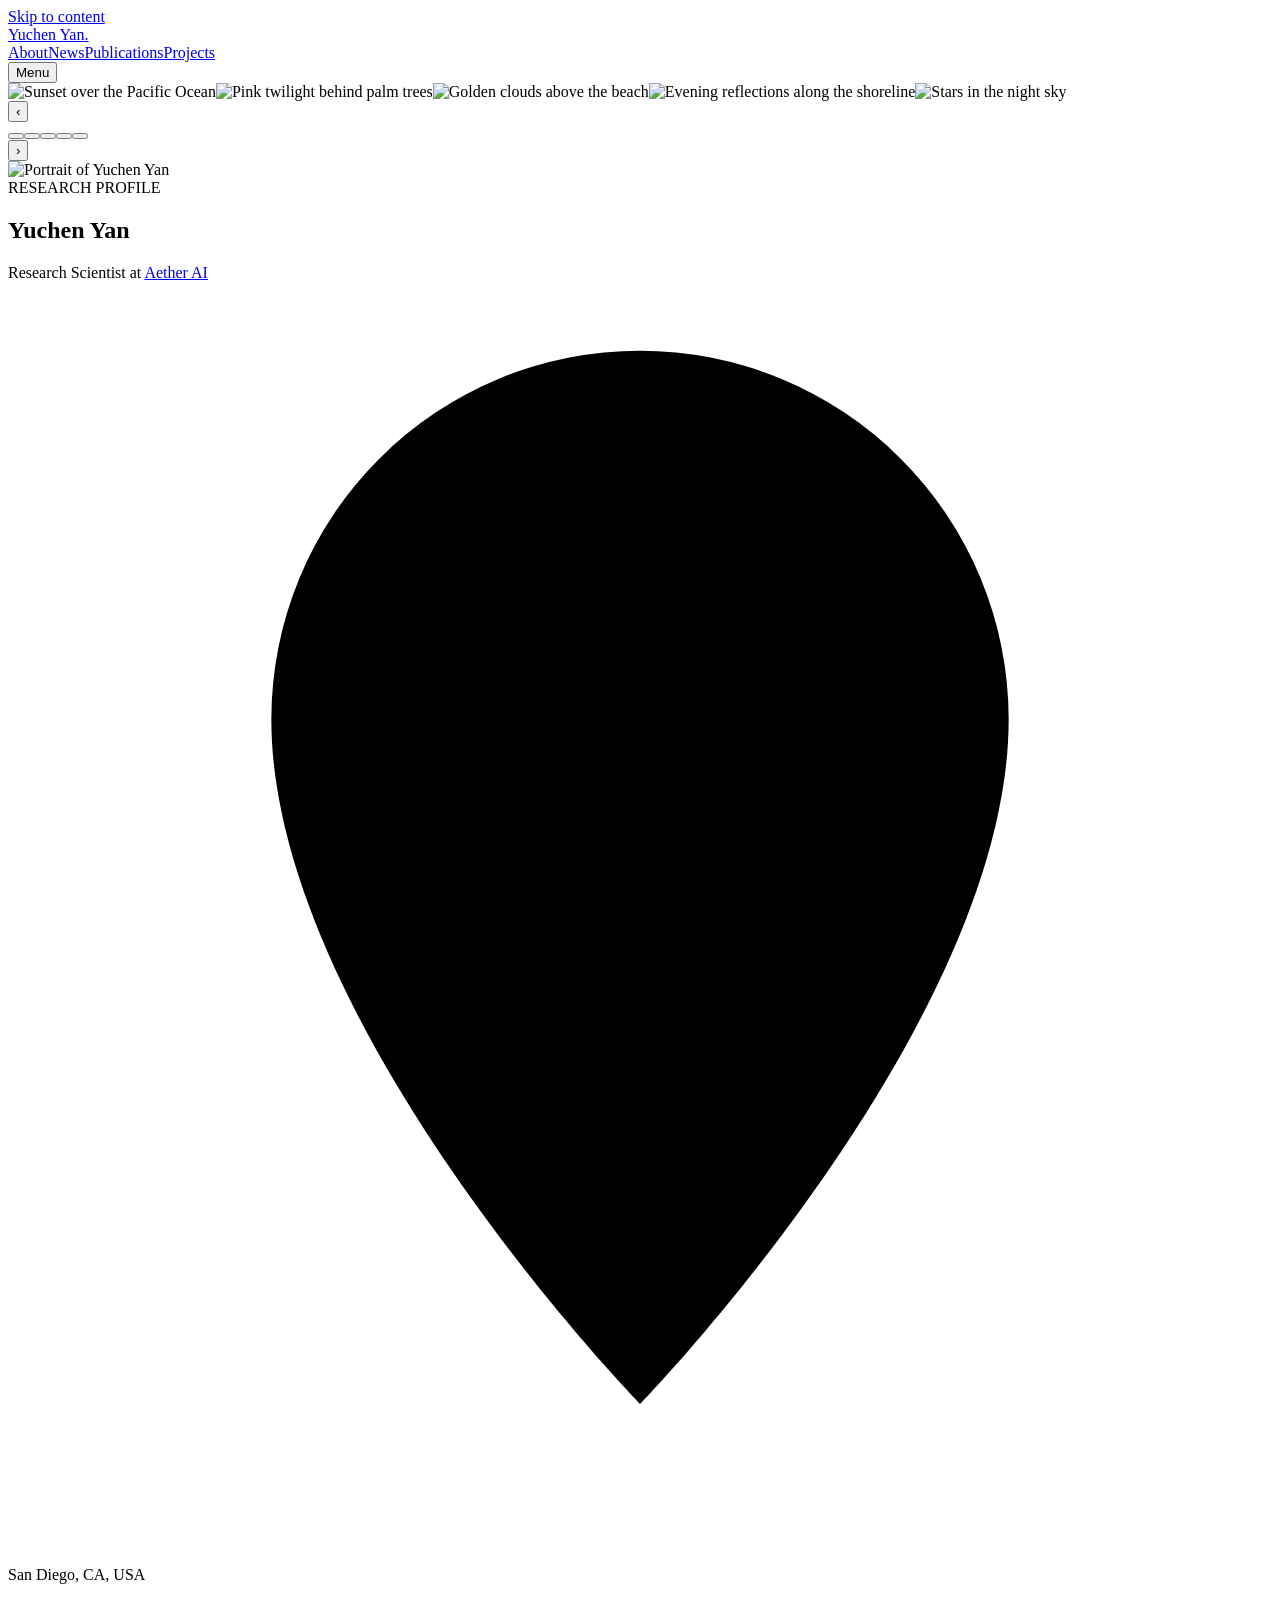
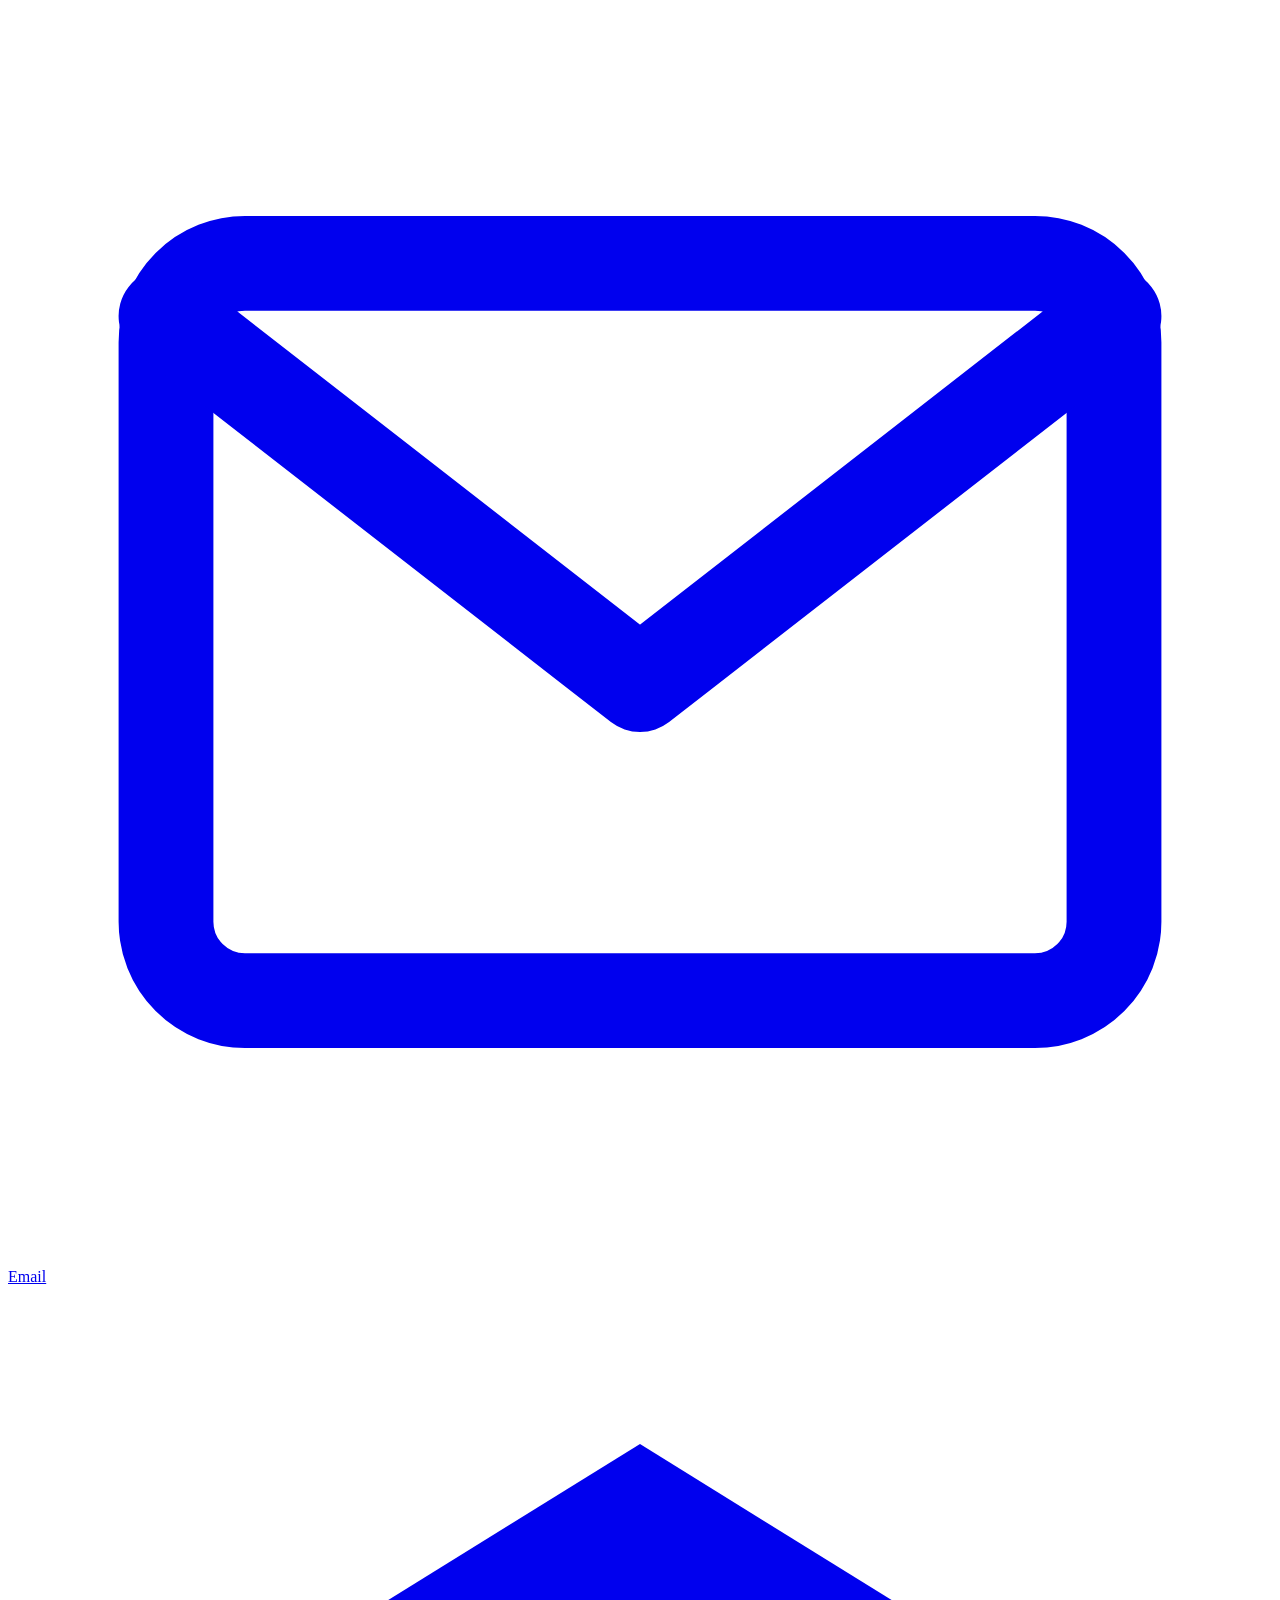
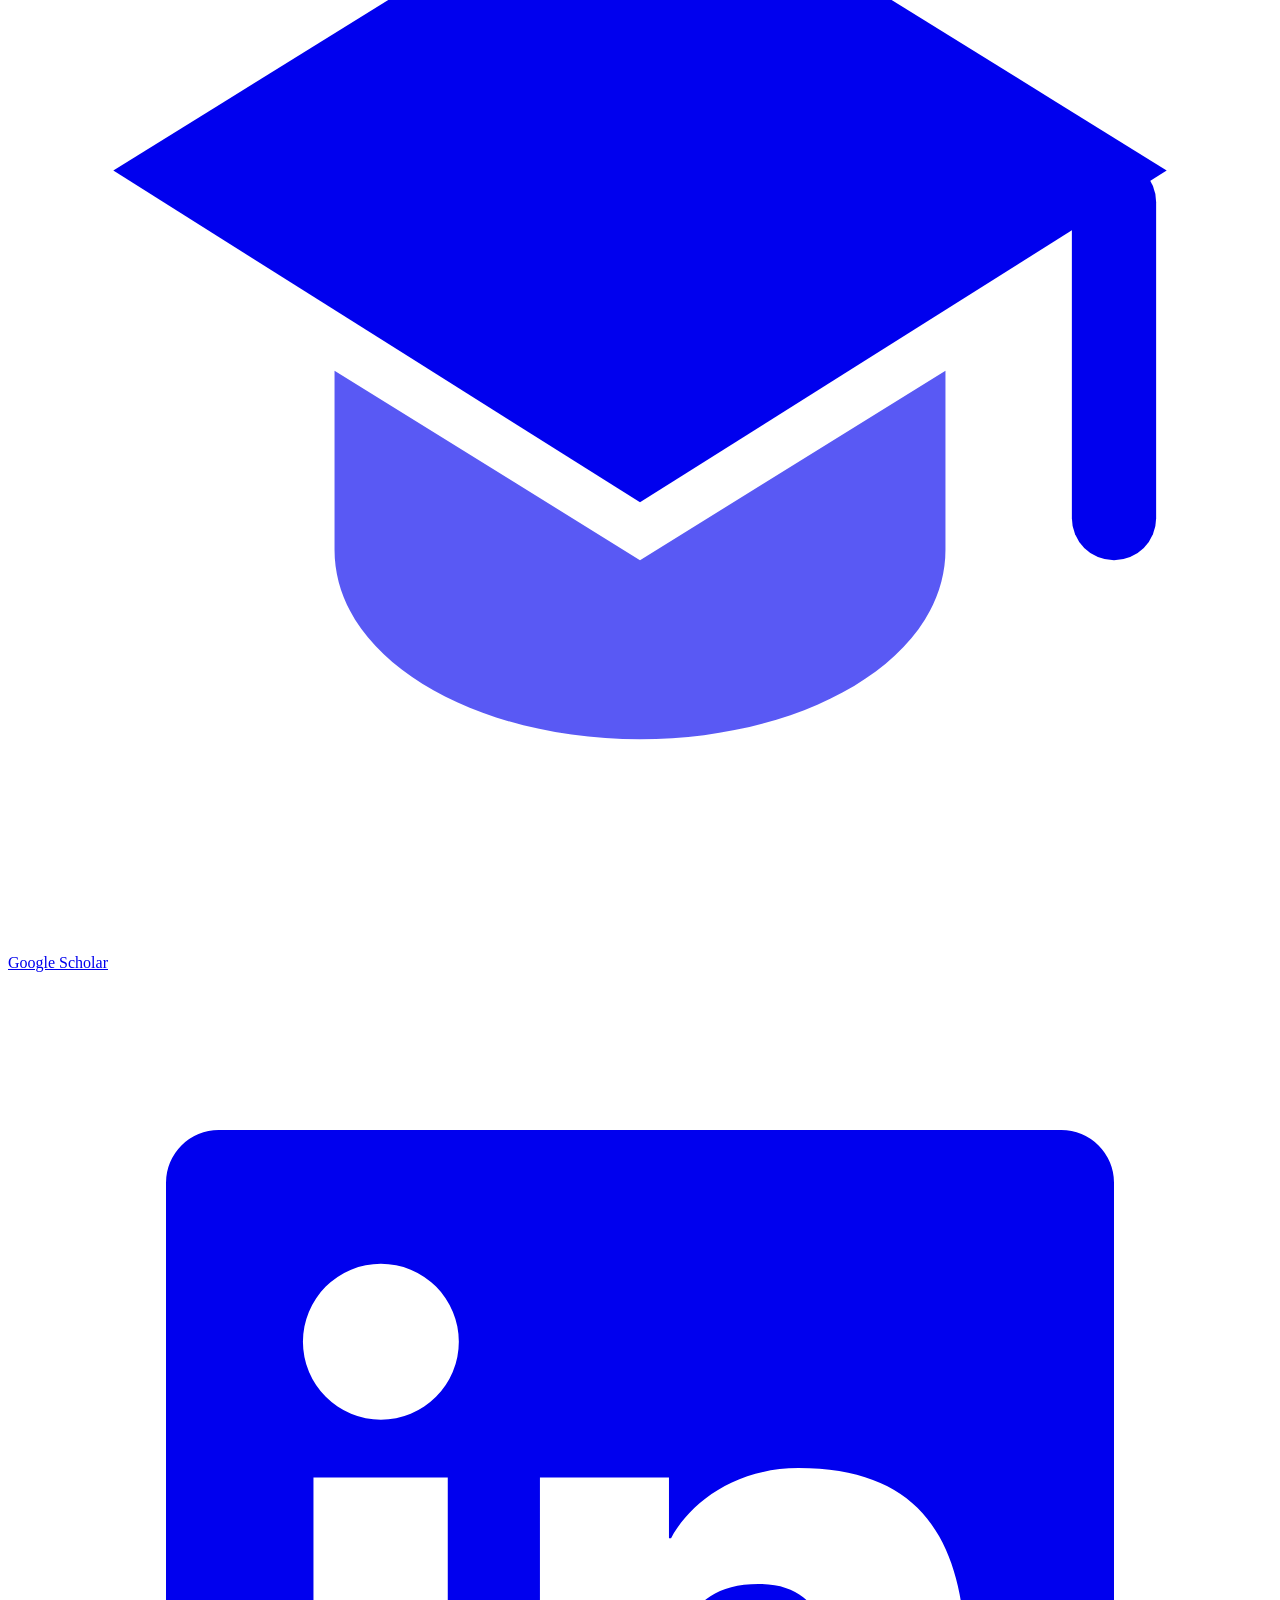
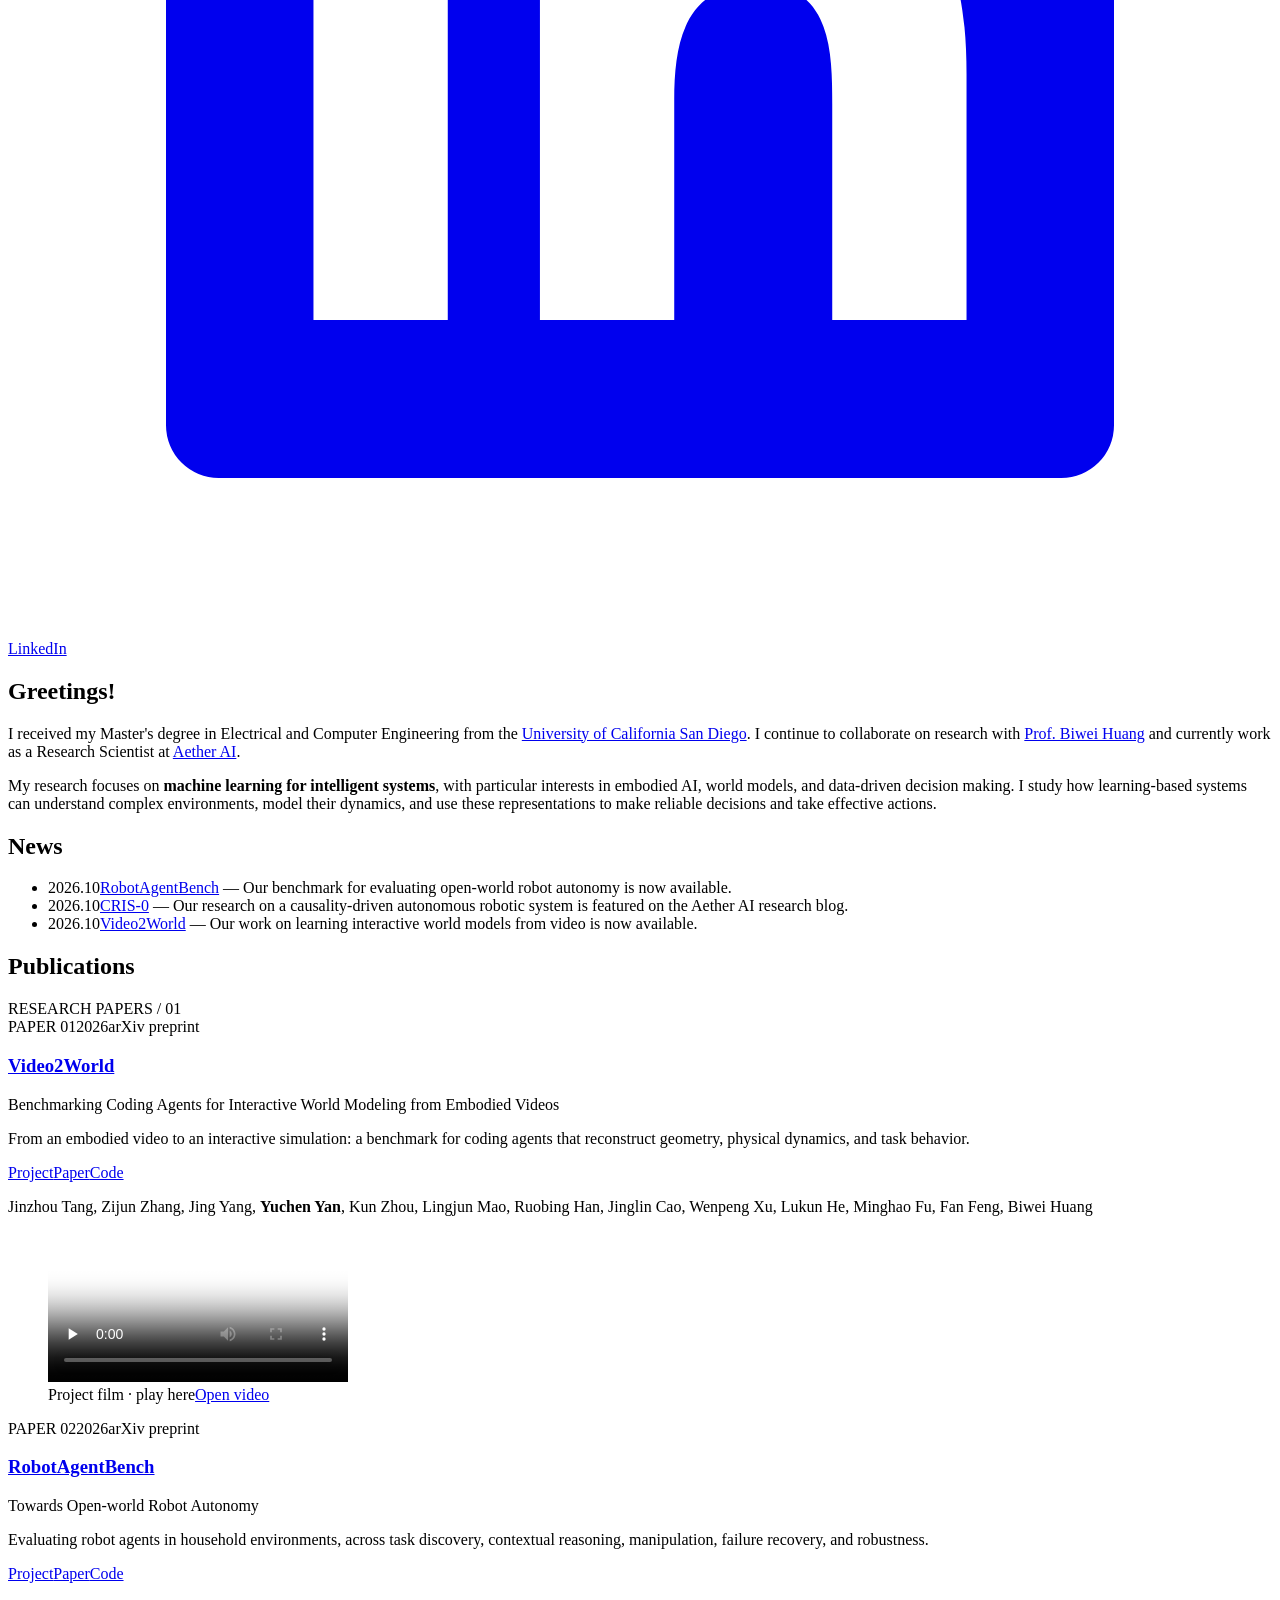
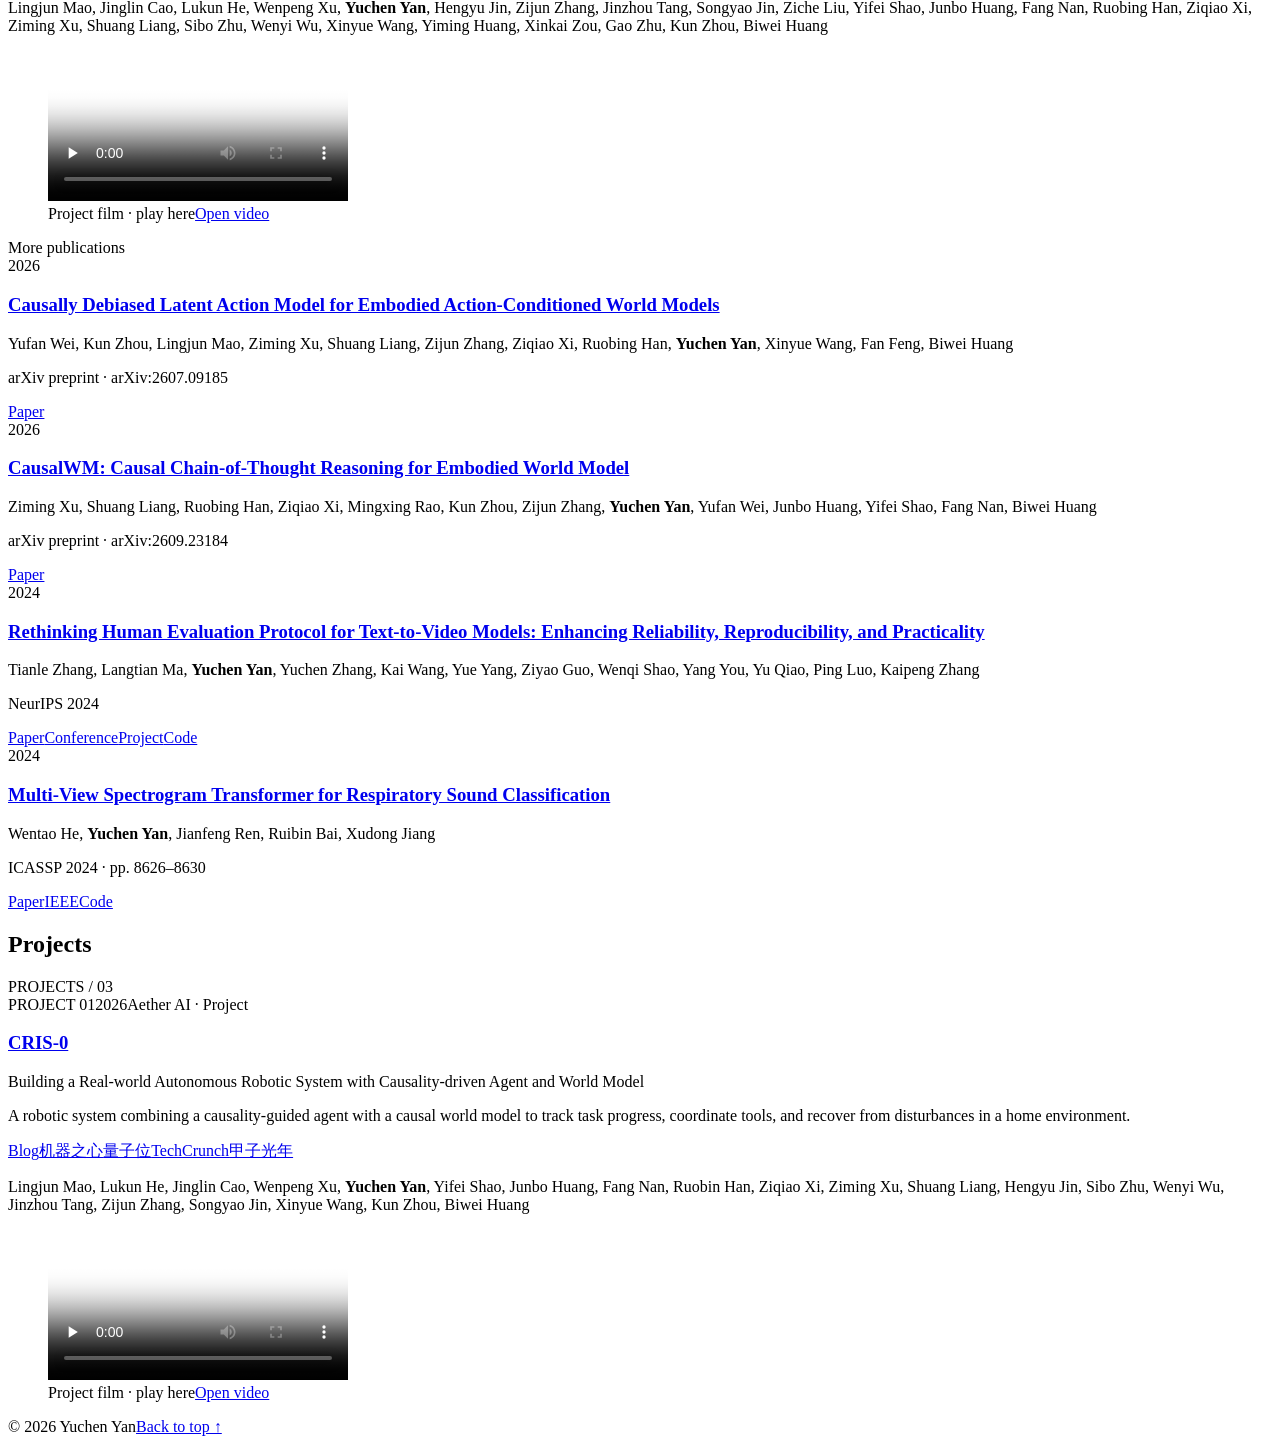
==== index.html @ e82c0998 "Add V41 homepage HTML structure" ====
<!doctype html>
<html lang="en">
<head>
<meta charset="UTF-8" />
<meta name="viewport" content="width=device-width, initial-scale=1" />
<meta name="theme-color" content="#ffffff" />
<meta name="description" content="Yuchen Yan — selected research in embodied intelligence, world modeling, and machine learning." />
<meta property="og:title" content="Yuchen Yan | Research" />
<meta property="og:description" content="Selected research, publications, and project films." />
<meta property="og:type" content="website" />
<meta name="robots" content="noindex, nofollow" />
<title>Yuchen Yan | Research</title>
<link rel="icon" href="favicon.svg" type="image/svg+xml" />
<link rel="stylesheet" href="styles.css" />
<link rel="stylesheet" href="sidebar.css" />
<link rel="stylesheet" href="desktop-pet.css" />
</head>
<body>
<a class="skip-link" href="#home">Skip to content</a>
<div class="scroll-progress" aria-hidden="true"><span id="scroll-progress-bar"></span></div>
<header class="site-header"><div class="header-inner"><a class="wordmark" href="#home">Yuchen Yan<span class="brand-dot">.</span></a><nav class="desktop-nav" aria-label="Main navigation"><a href="#about">About</a><a href="#news">News</a><a href="#publications">Publications</a><a href="#research">Projects</a></nav><button class="menu-toggle" aria-label="Toggle menu" aria-controls="mobile-menu" aria-expanded="false">Menu</button></div><nav id="mobile-menu" class="mobile-nav" aria-label="Mobile navigation" hidden><a href="#about">About</a><a href="#news">News</a><a href="#publications">Publications</a><a href="#research">Projects</a></nav></header>
<section class="photo-banner" aria-label="Personal photography slideshow" aria-roledescription="carousel">
<div class="photo-slides"><img class="photo-slide is-active" src="assets/photography/01.webp" alt="Sunset over the Pacific Ocean" loading="eager" decoding="async" fetchpriority="high" /><img class="photo-slide" src="assets/photography/02.webp" alt="Pink twilight behind palm trees" loading="lazy" decoding="async"  /><img class="photo-slide" src="assets/photography/03.webp" alt="Golden clouds above the beach" loading="lazy" decoding="async"  /><img class="photo-slide" src="assets/photography/05.webp" alt="Evening reflections along the shoreline" loading="lazy" decoding="async"  /><img class="photo-slide" src="assets/photography/04.webp" alt="Stars in the night sky" loading="lazy" decoding="async"  /></div>
<div class="photo-controls"><button class="photo-arrow photo-prev" type="button" aria-label="Previous photograph">‹</button><div class="photo-dots" role="group" aria-label="Choose photograph"><button type="button" class="photo-dot is-active" aria-label="Show photograph 1" aria-pressed="true" data-slide="0"></button><button type="button" class="photo-dot" aria-label="Show photograph 2" aria-pressed="false" data-slide="1"></button><button type="button" class="photo-dot" aria-label="Show photograph 3" aria-pressed="false" data-slide="2"></button><button type="button" class="photo-dot" aria-label="Show photograph 4" aria-pressed="false" data-slide="3"></button><button type="button" class="photo-dot" aria-label="Show photograph 5" aria-pressed="false" data-slide="4"></button></div><button class="photo-arrow photo-next" type="button" aria-label="Next photograph">›</button></div>
<span class="sr-only photo-announcement" aria-live="polite"></span>
</section>
<div class="page-layout">
<aside class="profile" aria-label="Personal profile">
<img class="portrait-photo" src="assets/portrait/portrait.webp" alt="Portrait of Yuchen Yan" width="640" height="760" decoding="async" fetchpriority="high" />
<div class="profile-copy"><div class="profile-kicker"><span class="profile-live-dot"></span> RESEARCH PROFILE</div><h1>Yuchen Yan</h1><p class="profile-role">Research Scientist at <a class="profile-affiliation" href="https://aetherlabs.ai/" target="_blank" rel="noopener noreferrer">Aether AI</a></p><p class="profile-location profile-detail-row"><span class="profile-detail-icon"><svg aria-hidden="true" viewBox="0 0 24 24"><path d="M12 21s7-7.2 7-13a7 7 0 0 0-14 0c0 5.8 7 13 7 13Z"/><circle cx="12" cy="8" r="2.3"/></svg></span><span class="profile-detail-text">San Diego, CA, USA</span></p><div class="profile-links"><a class="profile-email-link" href="mailto:yuchen6603@gmail.com" aria-label="Email Yuchen Yan"><span class="profile-link-icon profile-detail-icon" aria-hidden="true"><svg viewBox="0 0 24 24" fill="none" stroke="currentColor" stroke-width="1.8" stroke-linecap="round" stroke-linejoin="round"><rect x="3" y="5" width="18" height="14" rx="1.5"/><path d="m3 6 9 7 9-7"/></svg></span><span class="profile-detail-text">Email</span></a><a href="https://scholar.google.com/citations?user=iIb5qEMAAAAJ&amp;hl=en" target="_blank" rel="noopener noreferrer"><span class="profile-link-icon profile-detail-icon" aria-hidden="true"><svg viewBox="0 0 24 24" aria-hidden="true" fill="none"><path d="M2 9.2 12 3l10 6.2L12 15.5 2 9.2Z" fill="currentColor"/><path d="M6.2 13v3.4c0 2.1 2.7 3.6 5.8 3.6s5.8-1.5 5.8-3.6V13L12 16.6 6.2 13Z" fill="currentColor" opacity=".65"/><path d="M21 9.8v6" stroke="currentColor" stroke-width="1.6" stroke-linecap="round"/></svg></span><span>Google Scholar</span></a><a href="https://www.linkedin.com/in/yuchen-yan-abc" target="_blank" rel="noopener noreferrer"><span class="profile-link-icon profile-detail-icon" aria-hidden="true"><svg viewBox="0 0 24 24" aria-hidden="true" fill="currentColor"><path d="M20 3H4a1 1 0 0 0-1 1v16a1 1 0 0 0 1 1h16a1 1 0 0 0 1-1V4a1 1 0 0 0-1-1ZM8.35 18H5.8V9.6h2.55V18ZM7.08 8.5a1.48 1.48 0 1 1 0-2.96 1.48 1.48 0 0 1 0 2.96ZM18.2 18h-2.55v-4.1c0-1-.02-2.28-1.4-2.28-1.39 0-1.6 1.08-1.6 2.2V18H10.1V9.6h2.45v1.15h.04c.34-.64 1.18-1.33 2.42-1.33 2.59 0 3.19 1.7 3.19 3.91V18Z"/></svg></span><span>LinkedIn</span></a></div>
<div id="pet-sidebar-slot" class="pet-sidebar-slot" hidden></div>
</div>
</aside>
<main id="home" tabindex="-1">
<section id="about" class="about"><h2 class="welcome-heading">Greetings!</h2><p>I received my Master's degree in Electrical and Computer Engineering from the <a href="https://ucsd.edu/" target="_blank" rel="noopener noreferrer">University of California San Diego</a>. I continue to collaborate on research with <a href="https://biweihuang.com/" target="_blank" rel="noopener noreferrer">Prof. Biwei Huang</a> and currently work as a Research Scientist at <a href="https://aetherlabs.ai/" target="_blank" rel="noopener noreferrer">Aether AI</a>.</p><p>My research focuses on <strong>machine learning for intelligent systems</strong>, with particular interests in embodied AI, world models, and data-driven decision making. I study how learning-based systems can understand complex environments, model their dynamics, and use these representations to make reliable decisions and take effective actions.</p></section>
<section id="news" class="news-section" aria-labelledby="news-title"><div class="section-heading"><h2 id="news-title">News</h2></div><ul class="news-list">
<li><span class="news-date">2026.10</span><span><a href="https://aetherlabsai.github.io/RobotAgentBench/" target="_blank" rel="noopener noreferrer">RobotAgentBench</a> — Our benchmark for evaluating open-world robot autonomy is now available.</span></li>
<li><span class="news-date">2026.10</span><span><a href="https://aetherlabs.ai/articles/real-world-autonomous-robotic-system-with-causality-driven-agent-and-world-model" target="_blank" rel="noopener noreferrer">CRIS-0</a> — Our research on a causality-driven autonomous robotic system is featured on the Aether AI research blog.</span></li>
<li><span class="news-date">2026.10</span><span><a href="https://aetherlabsai.github.io/Video2World/" target="_blank" rel="noopener noreferrer">Video2World</a> — Our work on learning interactive world models from video is now available.</span></li>
</ul></section>
<section id="publications" class="publications-section"><div class="section-heading"><h2>Publications</h2><span>RESEARCH PAPERS / 01</span></div><article class="project featured-paper" id="project-1"><div class="project-layout"><div class="project-copy"><div class="project-topline"><span class="project-index">PAPER 01</span><span>2026</span><span class="tag">arXiv preprint</span></div><h3><a href="https://aetherlabsai.github.io/Video2World/" target="_blank" rel="noopener noreferrer">Video2World</a></h3><p class="project-description">Benchmarking Coding Agents for Interactive World Modeling from Embodied Videos</p><p class="project-description">From an embodied video to an interactive simulation: a benchmark for coding agents that reconstruct geometry, physical dynamics, and task behavior.</p><div class="project-links"><a href="https://aetherlabsai.github.io/Video2World/" target="_blank" rel="noopener noreferrer">Project</a><a href="https://arxiv.org/abs/2610.04432" target="_blank" rel="noopener noreferrer">Paper</a><a href="https://github.com/AetherLabsAI/Video2World" target="_blank" rel="noopener noreferrer">Code</a></div><p class="verification-note"></p><p class="authors" aria-label="Project authors">Jinzhou Tang, Zijun Zhang, Jing Yang, <strong>Yuchen Yan</strong>, Kun Zhou, Lingjun Mao, Ruobing Han, Jinglin Cao, Wenpeng Xu, Lukun He, Minghao Fu, Fan Feng, Biwei Huang</p></div><figure class="project-media"><video id="video-1" controls playsinline preload="none" poster="assets/video2world-poster.webp" aria-label="Video2World promotional video"><source src="https://aetherlabsai.github.io/Video2World/video/overview.mp4" type="video/mp4">Your browser cannot play this video. <a href="https://aetherlabsai.github.io/Video2World/video/overview.mp4">Open the video</a>.</video><figcaption><span>Project film · play here</span><a href="https://aetherlabsai.github.io/Video2World/video/overview.mp4" target="_blank" rel="noopener noreferrer">Open video</a></figcaption><p class="video-status" hidden>Video unavailable here. Use “Open video” or visit the project page.</p></figure></div></article><article class="project featured-paper" id="project-2"><div class="project-layout"><div class="project-copy"><div class="project-topline"><span class="project-index">PAPER 02</span><span>2026</span><span class="tag">arXiv preprint</span></div><h3><a href="https://aetherlabsai.github.io/RobotAgentBench/" target="_blank" rel="noopener noreferrer">RobotAgentBench</a></h3><p class="project-description">Towards Open-world Robot Autonomy</p><p class="project-description">Evaluating robot agents in household environments, across task discovery, contextual reasoning, manipulation, failure recovery, and robustness.</p><div class="project-links"><a href="https://aetherlabsai.github.io/RobotAgentBench/" target="_blank" rel="noopener noreferrer">Project</a><a href="https://arxiv.org/abs/2610.34649" target="_blank" rel="noopener noreferrer">Paper</a><a href="https://github.com/AetherLabsAI/RobotAgentBench" target="_blank" rel="noopener noreferrer">Code</a></div><p class="verification-note"></p><p class="authors" aria-label="Project authors">Lingjun Mao, Jinglin Cao, Lukun He, Wenpeng Xu, <strong>Yuchen Yan</strong>, Hengyu Jin, Zijun Zhang, Jinzhou Tang, Songyao Jin, Ziche Liu, Yifei Shao, Junbo Huang, Fang Nan, Ruobing Han, Ziqiao Xi, Ziming Xu, Shuang Liang, Sibo Zhu, Wenyi Wu, Xinyue Wang, Yiming Huang, Xinkai Zou, Gao Zhu, Kun Zhou, Biwei Huang</p></div><figure class="project-media"><video id="video-2" controls playsinline preload="none" poster="assets/robotagentbench-poster.jpg" aria-label="RobotAgentBench promotional video"><source src="https://aetherlabsai.github.io/RobotAgentBench/assets/video/demo.mp4?v=4" type="video/mp4">Your browser cannot play this video. <a href="https://aetherlabsai.github.io/RobotAgentBench/assets/video/demo.mp4?v=4">Open the video</a>.</video><figcaption><span>Project film · play here</span><a href="https://aetherlabsai.github.io/RobotAgentBench/assets/video/demo.mp4?v=4" target="_blank" rel="noopener noreferrer">Open video</a></figcaption><p class="video-status" hidden>Video unavailable here. Use “Open video” or visit the project page.</p></figure></div></article><div class="publication-subheading">More publications</div><article class="publication"><span class="publication-year">2026</span><div><h3><a href="https://arxiv.org/abs/2607.09185" target="_blank" rel="noopener noreferrer">Causally Debiased Latent Action Model for Embodied Action-Conditioned World Models</a></h3><p>Yufan Wei, Kun Zhou, Lingjun Mao, Ziming Xu, Shuang Liang, Zijun Zhang, Ziqiao Xi, Ruobing Han, <strong>Yuchen Yan</strong>, Xinyue Wang, Fan Feng, Biwei Huang</p><p class="venue">arXiv preprint · arXiv:2607.09185</p><div class="publication-links"><a href="https://arxiv.org/abs/2607.09185" target="_blank" rel="noopener noreferrer">Paper</a></div></div></article><article class="publication"><span class="publication-year">2026</span><div><h3><a href="https://arxiv.org/abs/2609.23184" target="_blank" rel="noopener noreferrer">CausalWM: Causal Chain-of-Thought Reasoning for Embodied World Model</a></h3><p>Ziming Xu, Shuang Liang, Ruobing Han, Ziqiao Xi, Mingxing Rao, Kun Zhou, Zijun Zhang, <strong>Yuchen Yan</strong>, Yufan Wei, Junbo Huang, Yifei Shao, Fang Nan, Biwei Huang</p><p class="venue">arXiv preprint · arXiv:2609.23184</p><div class="publication-links"><a href="https://arxiv.org/abs/2609.23184" target="_blank" rel="noopener noreferrer">Paper</a></div></div></article><article class="publication"><span class="publication-year">2024</span><div><h3><a href="https://arxiv.org/abs/2406.08845" target="_blank" rel="noopener noreferrer">Rethinking Human Evaluation Protocol for Text-to-Video Models: Enhancing Reliability, Reproducibility, and Practicality</a></h3><p>Tianle Zhang, Langtian Ma, <strong>Yuchen Yan</strong>, Yuchen Zhang, Kai Wang, Yue Yang, Ziyao Guo, Wenqi Shao, Yang You, Yu Qiao, Ping Luo, Kaipeng Zhang</p><p class="venue">NeurIPS 2024</p><div class="publication-links"><a href="https://arxiv.org/abs/2406.08845" target="_blank" rel="noopener noreferrer">Paper</a><a href="https://neurips.cc/virtual/2024/poster/96946" target="_blank" rel="noopener noreferrer">Conference</a><a href="https://ztlmememe.github.io/T2VHE.github.io/" target="_blank" rel="noopener noreferrer">Project</a><a href="https://github.com/ztlmememe/T2VHE" target="_blank" rel="noopener noreferrer">Code</a></div></div></article><article class="publication"><span class="publication-year">2024</span><div><h3><a href="https://arxiv.org/abs/2311.09655" target="_blank" rel="noopener noreferrer">Multi-View Spectrogram Transformer for Respiratory Sound Classification</a></h3><p>Wentao He, <strong>Yuchen Yan</strong>, Jianfeng Ren, Ruibin Bai, Xudong Jiang</p><p class="venue">ICASSP 2024 · pp. 8626–8630</p><div class="publication-links"><a href="https://arxiv.org/abs/2311.09655" target="_blank" rel="noopener noreferrer">Paper</a><a href="https://ieeexplore.ieee.org/abstract/document/10445825" target="_blank" rel="noopener noreferrer">IEEE</a><a href="https://github.com/wentaoheunnc/MVST" target="_blank" rel="noopener noreferrer">Code</a></div></div></article></section>
<section id="research" class="research-section"><div class="section-heading"><h2>Projects</h2><span>PROJECTS / 03</span></div><article class="project compact-project" id="project-3"><div class="project-layout"><div class="project-copy"><div class="project-topline"><span class="project-index">PROJECT 01</span><span>2026</span><span class="tag">Aether AI · Project</span></div><h3><a href="https://aetherlabs.ai/articles/real-world-autonomous-robotic-system-with-causality-driven-agent-and-world-model" target="_blank" rel="noopener noreferrer">CRIS-0</a></h3><p class="project-description">Building a Real-world Autonomous Robotic System with Causality-driven Agent and World Model</p><p class="project-description">A robotic system combining a causality-guided agent with a causal world model to track task progress, coordinate tools, and recover from disturbances in a home environment.</p><div class="project-links"><a href="https://aetherlabs.ai/articles/real-world-autonomous-robotic-system-with-causality-driven-agent-and-world-model" target="_blank" rel="noopener noreferrer">Blog</a><a href="https://mp.weixin.qq.com/s/lmF7cN9YymTF5ETwp1WCtg" target="_blank" rel="noopener noreferrer">机器之心</a><a href="https://mp.weixin.qq.com/s?__biz=MzIzNjc1NzUzMw==&amp;mid=2247931906&amp;idx=1&amp;sn=724d7d5fbfbfc876978f07e88b603677" target="_blank" rel="noopener noreferrer">量子位</a><a href="https://techcrunch.com/sponsor/aether-ai/aether-ai-builds-causal-intelligence-for-the-real-world/" target="_blank" rel="noopener noreferrer">TechCrunch</a><a href="https://mp.weixin.qq.com/s/uL8SdX26sUuPGYH41lcofA" target="_blank" rel="noopener noreferrer">甲子光年</a></div><p class="verification-note"></p><p class="authors" aria-label="Project authors">Lingjun Mao, Lukun He, Jinglin Cao, Wenpeng Xu, <strong>Yuchen Yan</strong>, Yifei Shao, Junbo Huang, Fang Nan, Ruobin Han, Ziqiao Xi, Ziming Xu, Shuang Liang, Hengyu Jin, Sibo Zhu, Wenyi Wu, Jinzhou Tang, Zijun Zhang, Songyao Jin, Xinyue Wang, Kun Zhou, Biwei Huang</p></div><figure class="project-media"><video id="video-3" controls playsinline preload="none" poster="assets/cris0-poster.jpg" aria-label="CRIS-0 promotional video"><source src="https://aetherlabs.ai/media/cris0/film-1080p.mp4" type="video/mp4">Your browser cannot play this video. <a href="https://aetherlabs.ai/media/cris0/film-1080p.mp4">Open the video</a>.</video><figcaption><span>Project film · play here</span><a href="https://aetherlabs.ai/media/cris0/film-1080p.mp4" target="_blank" rel="noopener noreferrer">Open video</a></figcaption><p class="video-status" hidden>Video unavailable here. Use “Open video” or visit the project page.</p></figure></div></article></section>

<footer><span>© <span id="year">2026</span> Yuchen Yan</span><button type="button" id="pet-wake" class="pet-wake" hidden>Wake Little Yuchen</button><a href="#home">Back to top ↑</a></footer>
</main>
</div>

<script src="script.js"></script>
<!-- An opt-in, non-modal desktop pet. It never captures clicks outside its controls. -->
<div id="little-yuchen" class="little-pet" data-bughunt data-state="dormant" hidden>
  <div class="pet-dialog" id="pet-dialog" role="dialog" aria-modal="false" aria-labelledby="pet-dialog-title" aria-describedby="pet-dialog-copy" hidden>
    <button class="pet-dialog-close" type="button" data-pet-action="dismiss" aria-label="Close conversation">×</button>
    <span class="pet-dialog-kicker">LITTLE YUCHEN</span>
    <h2 id="pet-dialog-title">Bug hunt?</h2>
    <p id="pet-dialog-copy">A few tiny bugs are hiding on this page. Shall we catch them?</p>
    <div class="pet-dialog-actions">
      <button class="pet-primary" type="button" data-pet-action="start">Let's go!</button>
      <button class="pet-secondary" type="button" data-pet-action="dismiss">Maybe later</button>
    </div>
    <button class="pet-sleep-link" type="button" data-pet-action="sleep">Let me nap</button>
  </div>
  <div class="pet-hud" id="pet-hud" aria-label="Bug Hunt progress" hidden>
    <svg aria-hidden="true" viewBox="0 0 24 24"><path d="M12 3v3m0 12v3M3 12h3m12 0h3"/><circle cx="12" cy="12" r="6"/><circle cx="12" cy="12" r="2"/></svg>
    <span class="pet-score">0 / 5</span>
    <button type="button" data-pet-action="end" aria-label="End Bug Hunt" title="End game (Esc)">×</button>
  </div>
  <!-- One-shot delivery: a small portal and soft-jawed cartoon gripper.
       Decorative only: no pointer capture or extra tab stops. -->
  <div class="pet-delivery" aria-hidden="true">
    <span class="pet-landing-shadow"></span>
    <div class="pet-crane-window">
      <svg class="pet-gripper" viewBox="0 0 96 90" fill="none" xmlns="http://www.w3.org/2000/svg">
        <path class="gripper-stem" d="M48 -30V15" stroke="#555253" stroke-width="5" stroke-linecap="round"/>
        <path d="M48 -30V13" stroke="#d9d6d0" stroke-width="2"/>
        <g class="gripper-jaw gripper-jaw-left">
          <path d="M32 29 15 44 15 64 27 73" stroke="#514d4c" stroke-width="10" stroke-linecap="round" stroke-linejoin="round"/>
          <path d="M32 29 15 44 15 64 27 73" stroke="#e9e5de" stroke-width="6" stroke-linecap="round" stroke-linejoin="round"/>
          <path d="m24 70 5 4" stroke="#d59658" stroke-width="8" stroke-linecap="round"/>
          <circle cx="15" cy="44" r="4.5" fill="#b5b1ac" stroke="#514d4c" stroke-width="1.8"/>
        </g>
        <g class="gripper-jaw gripper-jaw-right">
          <path d="M64 29 81 44 81 64 69 73" stroke="#514d4c" stroke-width="10" stroke-linecap="round" stroke-linejoin="round"/>
          <path d="M64 29 81 44 81 64 69 73" stroke="#e9e5de" stroke-width="6" stroke-linecap="round" stroke-linejoin="round"/>
          <path d="m72 70-5 4" stroke="#d59658" stroke-width="8" stroke-linecap="round"/>
          <circle cx="81" cy="44" r="4.5" fill="#b5b1ac" stroke="#514d4c" stroke-width="1.8"/>
        </g>
        <rect x="25" y="10" width="46" height="28" rx="12" fill="#f8f5ef" stroke="#514d4c" stroke-width="2.2"/>
        <path d="M34 16h28" stroke="#fff" stroke-width="2" stroke-linecap="round"/>
        <rect x="35" y="20" width="26" height="11" rx="5.5" fill="#555253"/>
        <circle cx="42" cy="25" r="1.6" fill="#f0c584"/>
        <circle cx="54" cy="25" r="1.6" fill="#f0c584"/>
        <circle cx="30" cy="27" r="1.5" fill="#c9c4bc"/>
        <circle cx="66" cy="27" r="1.5" fill="#c9c4bc"/>
      </svg>
    </div>
    <span class="pet-portal"><span class="pet-portal-core"></span><span class="pet-portal-orbit"></span></span>
    <span class="portal-speck portal-speck-one"></span><span class="portal-speck portal-speck-two"></span><span class="portal-speck portal-speck-three"></span>
  </div>

  <button class="pet-character" type="button" aria-label="Little Yuchen: talk and play Bug Hunt" aria-expanded="false" aria-controls="pet-dialog">
    <span class="pet-art" aria-hidden="true">
      <img class="pet-body" src="assets/pet/body.webp" alt="" width="146" height="120" draggable="false" />
      <img class="pet-arms" src="assets/pet/arms.webp" alt="" width="146" height="120" draggable="false" />
      <img class="pet-happy" src="assets/pet/happy.webp" alt="" width="133" height="122" draggable="false" />
      <span class="pet-muzzle"></span>
    </span>
    <span class="pet-whisper">Psst…</span>
  </button>
  <button class="pet-hide" type="button" data-pet-action="sleep" aria-label="Hide Little Yuchen" title="Let me nap">×</button>
</div>
<div id="pet-game-layer" data-bughunt aria-label="Bug Hunt targets" hidden></div>
<div id="pet-effects" data-bughunt aria-hidden="true"></div>
<div id="pet-announcer" class="sr-only" data-bughunt aria-live="polite" aria-atomic="true"></div>

<script src="desktop-pet.js" defer></script>
</body>
</html>
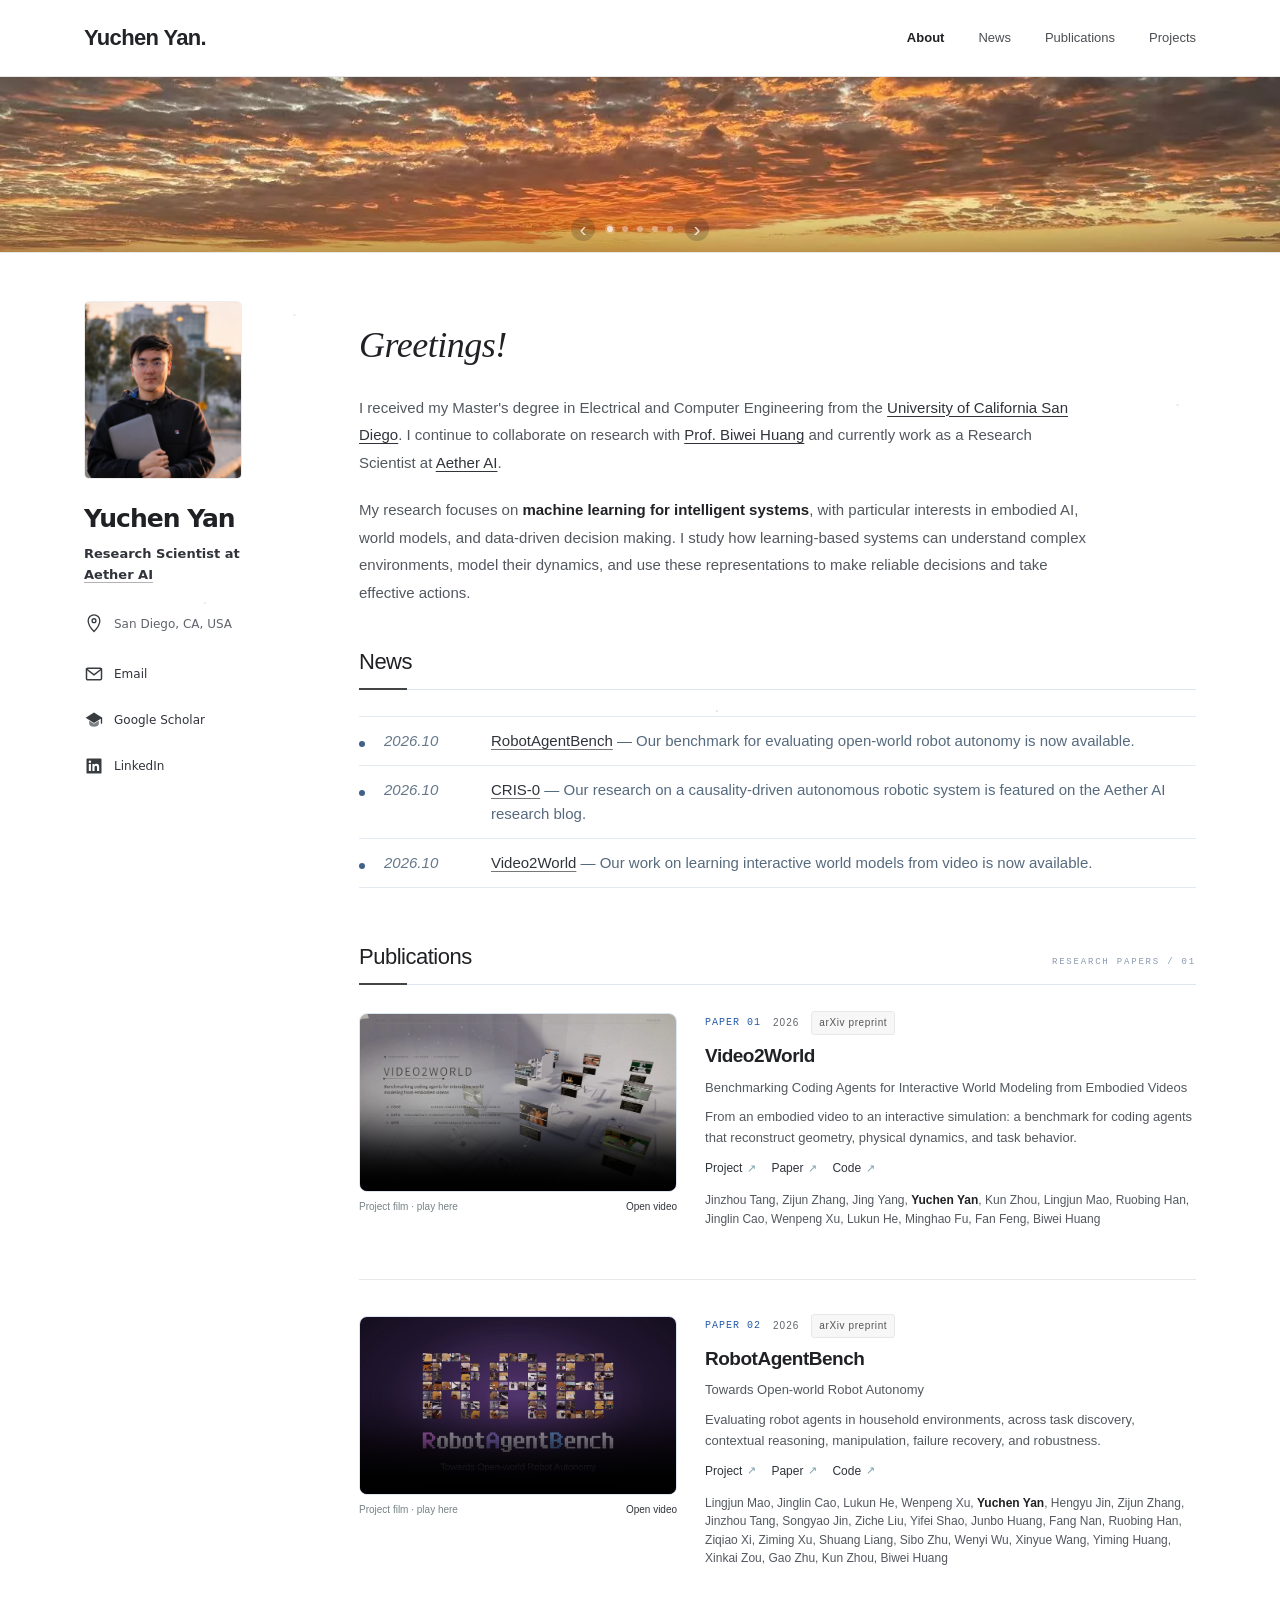
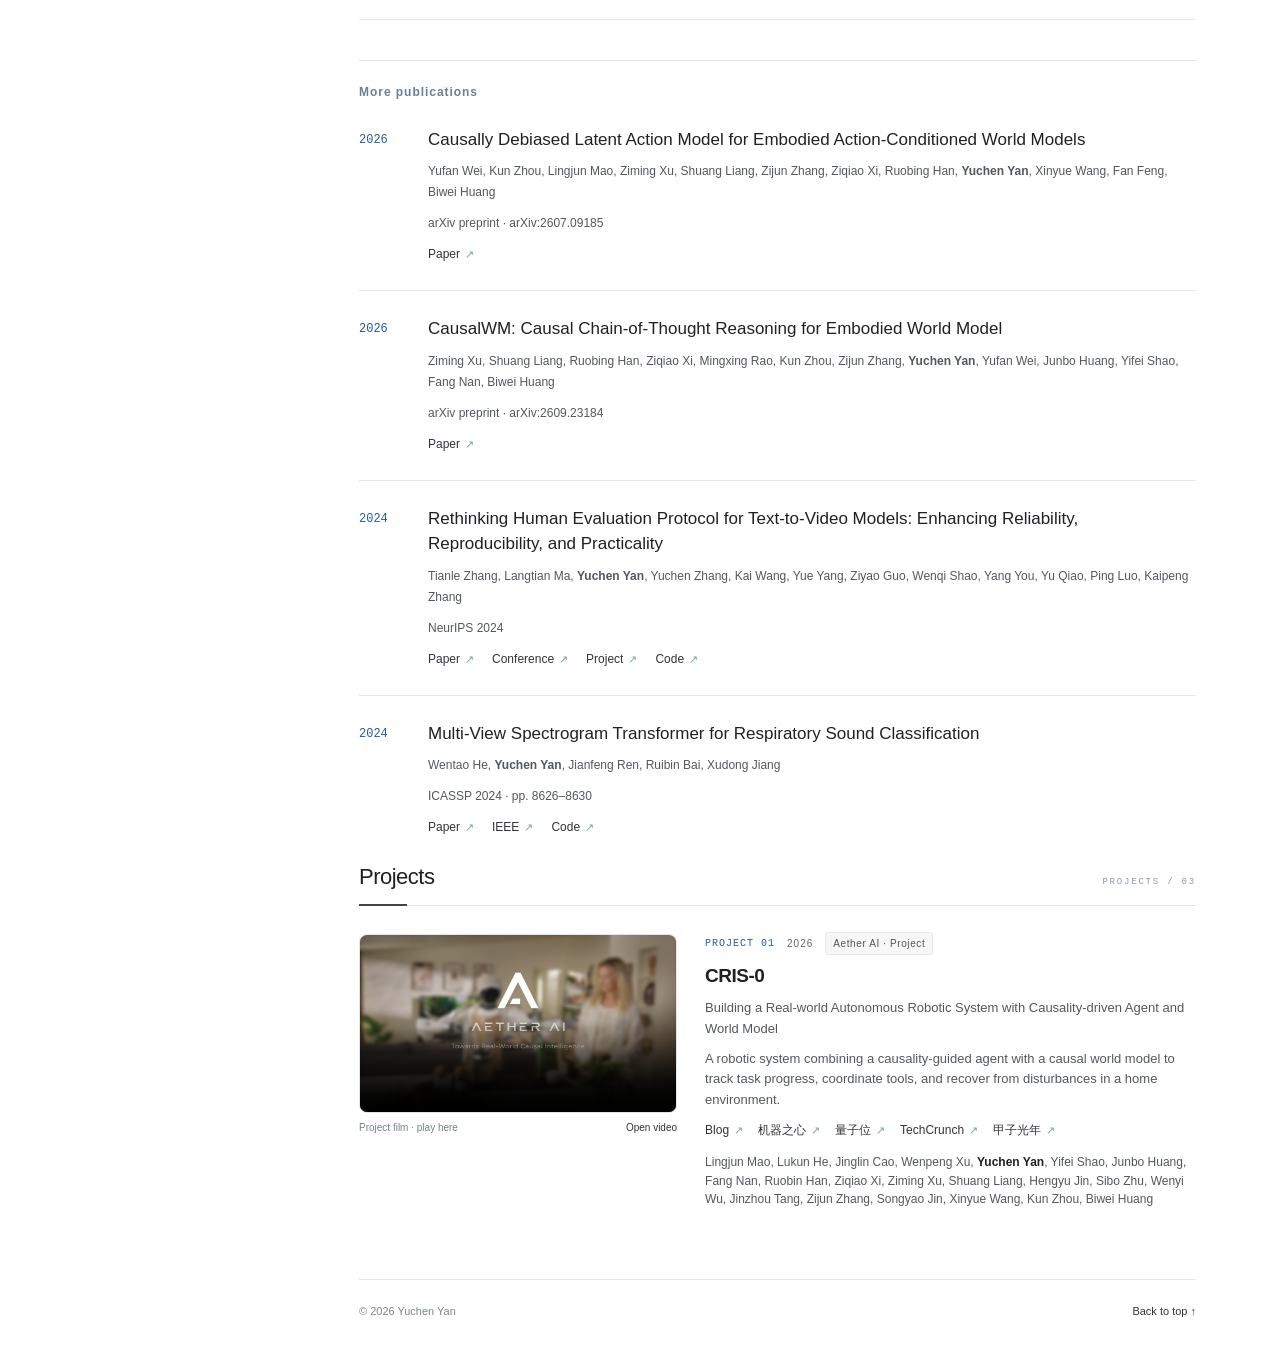
==== commit db91f32a: "Upload complete V41 homepage" ====
--- a/index.html
+++ b/index.html
@@ -114,4 +114,4 @@
 
 <script src="desktop-pet.js" defer></script>
 </body>
-</html>+</html>
--- a/styles.css
+++ b/styles.css
@@ -0,0 +1,329 @@
+:root{--ink:#263638;--muted:#667578;--accent:#236d79;--line:#e3e9e8;--soft:#f3f7f6;--white:#fff}*{box-sizing:border-box}html{scroll-behavior:smooth;scroll-padding-top:95px}body{margin:0;color:var(--ink);background:var(--white);font-family:Arial,Helvetica,sans-serif;font-size:15px;line-height:1.75;-webkit-font-smoothing:antialiased}a{color:var(--accent);text-decoration:none}a:hover{text-decoration:underline;text-underline-offset:4px}button{font:inherit}a:focus-visible,button:focus-visible,summary:focus-visible,video:focus-visible{outline:3px solid #4094a3;outline-offset:5px}.skip-link{position:fixed;top:8px;left:8px;z-index:50;background:var(--ink);color:white;padding:10px 15px;transform:translateY(-150%)}.skip-link:focus{transform:none}.site-header{border-bottom:1px solid var(--line);background:#fffffff5;position:sticky;top:0;z-index:10;backdrop-filter:blur(14px)}.header-inner{max-width:1160px;margin:auto;padding:0 24px;min-height:76px;display:flex;align-items:center;justify-content:space-between}.wordmark{font-size:17px;letter-spacing:-.5px;color:var(--ink);font-weight:700}.brand-dot{color:var(--accent)}.desktop-nav{display:flex;gap:30px}.desktop-nav a{color:#536568;font-size:13px}.menu-toggle,.mobile-nav{display:none}.page-layout{max-width:1160px;margin:0 auto;padding:65px 24px 0;display:grid;grid-template-columns:210px minmax(0,1fr);gap:72px}.pending-link{color:#788385;font-size:12px}.pending-link small{display:none}main{min-width:0}main:focus{outline:none}.about{padding:0 0 52px}.eyebrow{font-size:10px;font-weight:700;letter-spacing:2px;color:var(--accent);margin:0 0 18px}.about h2{font:400 38px/1.23 Georgia,"Times New Roman",serif;letter-spacing:-1px;margin:0 0 27px}.about h2 em{font-style:normal;color:var(--accent)}.about p:not(.eyebrow){color:#566569;max-width:760px;margin:0 0 17px}.about strong{color:#35494c;font-weight:600}.text-link{display:inline-flex;gap:20px;align-items:center;font-size:13px;margin-top:4px}.section-heading{display:flex;justify-content:space-between;align-items:baseline;gap:16px;border-bottom:1px solid var(--line);padding-bottom:13px;margin-bottom:26px}.section-heading h2{font-size:22px;line-height:1.3;letter-spacing:-.5px;font-weight:500;margin:0}.section-heading>span{font-size:9px;letter-spacing:1.8px;color:#758386}.project{padding-bottom:35px;margin-bottom:34px;border-bottom:1px solid var(--line)}.project:last-child{margin-bottom:44px;border-bottom:0;padding-bottom:0}.project-topline{display:flex;align-items:center;gap:10px;font-size:10px;letter-spacing:1px;color:var(--muted);margin-bottom:10px}.project-topline .tag{background:#eef5f3;border:1px solid #e1ebe8;padding:2px 7px;border-radius:3px;color:#4f746c;letter-spacing:.6px}.project h3{margin:0 0 8px;font-size:20px;font-weight:600;letter-spacing:-.5px;line-height:1.45}.project h3 a{color:var(--ink)}.project-description{margin:0 0 15px;color:#5d6d70;font-size:14px;line-height:1.7}.project-media{margin:18px 0 0}.project-media video{display:block;width:100%;aspect-ratio:16/9;background:#182127;object-fit:contain;border-radius:5px;border:1px solid #e0e7e5}.project-media figcaption{display:flex;justify-content:space-between;gap:14px;align-items:baseline;font-size:11px;color:#768285;margin-top:8px}.project-links,.publication-links{display:flex;flex-wrap:wrap;gap:18px;font-size:12px}.authors{font-size:12px;color:#6a787b;margin:10px 0}.authors summary{cursor:pointer;list-style-position:inside;color:#6b797b;font-size:11px}.authors p{margin:8px 0 0;line-height:1.8}.authors strong{color:var(--ink);font-weight:600}.publication{display:grid;grid-template-columns:52px 1fr;gap:17px;padding:0 0 25px;margin-bottom:25px;border-bottom:1px solid var(--line)}.publication:last-child{border-bottom:0;margin-bottom:0}.publication-year{font-size:12px;color:#7c8789;padding-top:3px}.publication h3{font-size:17px;line-height:1.5;margin:0 0 9px;font-weight:500}.publication h3 a{color:var(--ink)}.publication .venue{font-size:12px;color:var(--accent);margin:6px 0 10px}.publication p{margin:0 0 10px;font-size:12px;color:var(--muted)}.verification-note{font-size:11px;color:#788385}.contact-section{margin-top:40px;padding-top:8px}.contact-section p{font-size:14px;color:#647478;margin:0 0 12px}.contact-pending{font-size:12px;color:#6b797c}.contact-section small{display:block;color:#7b8688;font-size:11px;margin-top:4px}footer{margin-top:54px;padding:22px 0 30px;border-top:1px solid var(--line);display:flex;justify-content:space-between;font-size:11px;color:#7a8587}.preview-notice{text-align:center;font-size:10px;color:#758386;border-top:1px solid #eff2f1;padding:12px 20px;margin-top:5px}.video-status{font-size:11px;color:#7b5750}.video-status[hidden]{display:none}
+@media(max-width:900px){.page-layout{gap:40px;grid-template-columns:175px minmax(0,1fr);padding-top:45px}.about h2{font-size:34px}.desktop-nav{gap:22px}.section-heading>span{letter-spacing:1px}}
+@media(max-width:650px){html{scroll-padding-top:80px}.header-inner{min-height:64px;padding:0 22px}.desktop-nav{display:none}.menu-toggle{display:block;background:none;border:1px solid #d9e3e1;border-radius:3px;padding:5px 11px;color:var(--ink);font-size:12px}.mobile-nav:not([hidden]){display:flex;gap:19px;flex-wrap:wrap;padding:12px 22px 18px;font-size:12px}.page-layout{display:block;padding:30px 22px 0}.about{padding-bottom:35px}.about h2{font-size:32px;line-height:1.25;margin-bottom:21px}.about p:not(.eyebrow){font-size:14px}.section-heading h2{font-size:20px}.section-heading>span{font-size:8px;letter-spacing:.9px}.project h3{font-size:18px}.project-description{font-size:13px}.project-media figcaption{font-size:10px}.publication{grid-template-columns:38px 1fr;gap:10px}.publication h3{font-size:16px}.project-links,.publication-links{gap:15px}.contact-section{margin-top:30px}footer{margin-top:38px}}
+@media(prefers-reduced-motion:reduce){html{scroll-behavior:auto}*{animation:none!important;transition:none!important}}@media print{.site-header,.preview-notice,.project-media{display:none}.page-layout{display:block;padding:0}.about h2{font-size:26px}.project,.publication{break-inside:avoid}a{color:inherit}.authors{display:block}footer{margin-top:20px}}
+
+/* Profile details supplied by the owner; reference-inspired, original layout. */
+
+
+
+/* V2 — restrained research-tech visual system. */
+:root{--ink:#1d3038;--accent:#146c81;--line:#dfe8eb;--soft:#f3f8fa}
+body{background:radial-gradient(ellipse 70% 22% at 82% 8%,#eef7f9 0%,transparent 75%),#fff}
+.scroll-progress{position:fixed;top:0;left:0;right:0;height:2px;z-index:30;pointer-events:none}
+.scroll-progress span{display:block;width:100%;height:100%;background:linear-gradient(90deg,#267a8b,#73b9c6);transform:scaleX(0);transform-origin:left;will-change:transform}
+.site-header{border-bottom-color:#dce7e9;box-shadow:0 5px 25px #164b5910}
+.wordmark{letter-spacing:-.7px}.brand-dot{color:#1689a0}
+.desktop-nav a,.mobile-nav a{transition:color .2s ease}.desktop-nav a.active,.mobile-nav a.active{color:var(--accent);font-weight:700}
+.page-layout{padding-top:58px}
+.about{position:relative;isolation:isolate;padding-top:16px}
+.hero-visual{position:absolute;z-index:-1;right:-8px;top:-28px;width:min(51%,410px);height:220px;color:#5fa9b7;opacity:.46;overflow:hidden;mask-image:linear-gradient(90deg,transparent,#000 30%);pointer-events:none}
+.hero-grid{position:absolute;inset:0;background-image:linear-gradient(#83bac322 1px,transparent 1px),linear-gradient(90deg,#83bac322 1px,transparent 1px);background-size:24px 24px;transform:perspective(450px) rotateX(10deg)}
+.hero-network{position:absolute;inset:0;width:100%;height:100%;filter:drop-shadow(0 0 5px #71c5d477)}
+.visual-label{position:absolute;right:10px;bottom:5px;font:9px/1.5 monospace;letter-spacing:1px;color:#518b97}
+.eyebrow{display:flex;align-items:center;gap:10px;letter-spacing:1.7px}
+.signal-dot{width:7px;height:7px;border-radius:50%;background:#2b9fb0;box-shadow:0 0 0 4px #2b9fb018}
+.about h2{font-size:clamp(34px,4vw,47px);line-height:1.17;letter-spacing:-1.5px;position:relative}
+.about h2 em{color:#187b8e}.research-chips{display:flex;flex-wrap:wrap;gap:8px;margin:-6px 0 24px}
+.research-chips span{font:10px/1.5 monospace;letter-spacing:.1px;border:1px solid #d9e8eb;background:#f6fafb;padding:6px 9px;border-radius:4px;color:#47717b}
+.section-heading{position:relative}.section-heading:before{content:"";position:absolute;left:0;bottom:-1px;width:43px;height:2px;background:#2b8c9e}
+.section-heading>span{font-family:monospace;color:#6c8790}
+.project{position:relative;padding-left:17px;border-left:1px solid #e0e9ec;transition:border-color .2s ease}
+.project:hover{border-left-color:#3c94a5}.project-index{color:#277e90;font-family:monospace;font-size:10px;letter-spacing:1px}
+.project-topline{flex-wrap:wrap;gap:12px}.project-topline .tag{background:#eef7f9;color:#327485;border-color:#d9e9ed}
+.project h3 a:hover,.publication h3 a:hover{color:var(--accent)}
+.project-media video{border-radius:7px;border-color:#d8e5e9;box-shadow:0 8px 26px #0f394b12}
+.project-links a,.publication-links a{display:inline-flex;align-items:center;gap:5px}.project-links a:after,.publication-links a:after{content:"↗";font-size:11px;color:#7aa0a9}
+.publication{transition:background .2s ease}.publication-year{font-family:monospace;color:#367e8b}
+
+
+
+@media(max-width:900px){.hero-visual{width:45%;opacity:.3}}
+@media(max-width:650px){.page-layout{padding-top:30px}.hero-visual{width:58%;height:150px;top:0;opacity:.23}.about h2{font-size:34px}.research-chips{gap:6px}.research-chips span{font-size:9px;padding:5px 7px}.project{padding-left:12px}.visual-label{display:none}}
+@media(prefers-reduced-motion:reduce){.project,.desktop-nav a,.mobile-nav a,.publication{transition:none}}
+@media print{.scroll-progress,.hero-visual,.research-chips{display:none}}
+
+/* V3 — compact identity links and a purposeful contact destination. */
+
+
+
+
+
+
+
+
+
+
+
+.contact-section{margin-top:48px}
+.contact-panel{position:relative;display:flex;align-items:flex-end;justify-content:space-between;gap:28px;padding:32px 34px;background:linear-gradient(120deg,#f2f8fa,#f9fcfd 70%);border:1px solid #dce9ed;border-radius:12px;overflow:hidden}
+.contact-panel:after{content:"";position:absolute;width:190px;height:190px;right:-65px;top:-105px;border-radius:50%;border:1px solid #b7dce3;box-shadow:0 0 0 24px #d7edf23b,0 0 0 48px #d7edf226;pointer-events:none}
+.contact-panel-copy{position:relative;z-index:1;min-width:0}
+.contact-section .contact-kicker{display:flex;align-items:center;gap:9px;color:#3b7888;font-size:10px;letter-spacing:1.25px;font-weight:700;margin-bottom:13px}
+.contact-panel h3{font-size:27px;line-height:1.2;letter-spacing:-.9px;margin:0 0 10px;font-weight:600}
+.contact-panel p:not(.contact-kicker){max-width:480px;line-height:1.7;margin:0 0 17px;font-size:13px}
+.contact-address{font-size:14px;font-weight:600;overflow-wrap:anywhere}
+.contact-cta{position:relative;z-index:1;white-space:nowrap;display:inline-flex;align-items:center;gap:25px;background:#176b80;color:white;border-radius:7px;padding:11px 15px;font-size:12px;font-weight:600;transition:background .2s,transform .2s}
+.contact-cta:hover{background:#0d5366;color:white;text-decoration:none;transform:translateY(-2px)}
+@media(max-width:900px){.contact-panel{padding:25px;align-items:flex-start;flex-direction:column;gap:19px}}
+@media(max-width:650px){.contact-panel{padding:23px 20px}.contact-panel h3{font-size:24px}.contact-cta{width:100%;justify-content:space-between}}
+@media print{.contact-panel{background:white;border:0;padding:0}.contact-cta{display:none}}
+
+/* V4: show complete author lists without disclosure controls. */
+.project .authors{font-size:12px;line-height:1.8;color:var(--muted);margin:12px 0 16px}.project .authors strong{color:var(--ink);font-weight:650}
+
+.about a:not(.text-link){color:#137f99;text-decoration:underline;text-underline-offset:3px}
+
+/* V13 — Blue Academic Editorial. Deliberately no generic AI illustration. */
+:root{--ink:#142d4e;--muted:#596c80;--accent:#245ba8;--line:#dce6f1;--soft:#f1f6fc}
+body{background:#fff;color:var(--ink)}
+.site-header{background:#ffffffed;border-bottom:1px solid #e1e9f3;box-shadow:none}
+.wordmark{color:#142d4e}.brand-dot{color:#245ba8}
+.desktop-nav a,.mobile-nav a{color:#5c6f85}.desktop-nav a.active,.mobile-nav a.active{color:#245ba8}
+.scroll-progress span{background:#245ba8}
+.page-layout{grid-template-columns:205px minmax(0,1fr);gap:70px}
+
+
+
+
+
+.about{padding-top:20px;padding-bottom:66px}.about .eyebrow{display:block;color:#245ba8;font-size:11px;letter-spacing:1.5px;margin-bottom:20px}
+.about h2{font:400 clamp(31px,3.2vw,43px)/1.25 Georgia,"Times New Roman",serif;letter-spacing:-1.2px;max-width:800px;margin:0 0 28px;color:#142d4e}
+.about h2 em{color:#245ba8;font-style:normal}
+.about p:not(.eyebrow){color:#465d76;max-width:730px;font-size:15px;line-height:1.85;margin-bottom:19px}
+.about strong{color:#203f68}.about a:not(.text-link){color:#245ba8}
+.text-link{color:#245ba8;font-weight:600;margin-top:10px}
+.section-heading{border-bottom:1px solid #dce6f1}.section-heading:before{background:#245ba8;width:48px}
+.section-heading h2{color:#142d4e}.section-heading>span{color:#8a9aaf}
+.project{border-left:0;padding-left:0}.project:hover{border-left:0}.project-index,.publication-year{color:#245ba8}
+.project-topline .tag{background:#f1f6fc;border-color:#dce6f1;color:#245ba8}
+.project h3 a,.publication h3 a{color:#142d4e}
+.project h3 a:hover,.publication h3 a:hover{color:#245ba8}
+.project-description,.authors,.publication p{color:#596c80}
+.project-media video{border-color:#dce6f1;box-shadow:none}
+.contact-panel{background:#f4f8fd;border-color:#dce6f1;border-radius:8px}
+.contact-panel:after{display:none}.contact-section .contact-kicker{color:#245ba8}
+.contact-cta{background:#245ba8!important}.contact-cta:hover{background:#174a8b!important}
+@media(max-width:900px){.page-layout{gap:38px;grid-template-columns:175px minmax(0,1fr)}}
+@media(max-width:650px){.page-layout{display:block}.about{padding-top:0;padding-bottom:42px}.about h2{font-size:31px}.about p:not(.eyebrow){font-size:14px}}
+
+/* V14: restrained profile links with a consistent icon/text grid */
+
+
+
+
+
+
+
+/* V15: one publications section, two featured papers followed by concise entries */
+.publication-subheading{font-size:12px;letter-spacing:.08em;color:#6b7f95;font-weight:600;margin:2.5rem 0 1.5rem;padding-top:1.3rem;border-top:1px solid #dce6f1}
+.publications-section .project:last-of-type{margin-bottom:1.6rem;padding-bottom:1.6rem;border-bottom:0}
+
+/* V16: restrained personal greeting instead of a promotional headline */
+.about h2.welcome-heading{font-family:"Segoe Print","Bradley Hand","Comic Sans MS",cursive;font-style:italic;font-weight:400;font-size:clamp(26px,3vw,36px);line-height:1.35;letter-spacing:-.5px;color:#245ba8;margin:0 0 24px;max-width:none}
+@media(max-width:650px){.about h2.welcome-heading{font-size:29px;margin-bottom:20px}}
+
+/* V17: compact academic news list */
+.news-section{margin-bottom:3.4rem;scroll-margin-top:90px}
+.news-list{list-style:none;padding:0;margin:1.25rem 0 0;display:grid;gap:0}
+.news-list li{display:flex;align-items:baseline;gap:14px;padding:13px 0;border-bottom:1px solid #e3eaf2;color:#566a7e;line-height:1.65}
+.news-list li:first-child{border-top:1px solid #e3eaf2}
+.news-dot{width:6px;height:6px;border-radius:50%;background:#2a5ea8;flex:none;transform:translateY(-2px)}
+.news-list a{color:#245ba8;font-weight:600;text-decoration:none}
+.news-list a:hover{text-decoration:underline;text-underline-offset:3px}
+
+/* V18 — concise dated research updates */
+.news-list{list-style:disc;padding-left:22px;gap:0}
+.news-list li{display:list-item;padding:11px 0 11px 4px;line-height:1.6}
+.news-list li::marker{color:#42618a;font-size:12px}
+.news-date{display:inline-block;min-width:82px;color:#66798b;font-style:italic;font-variant-numeric:tabular-nums;margin-right:12px}
+.news-date-empty{min-width:0;margin:0}
+.news-list a{font-weight:500;text-decoration:underline;text-decoration-color:#b4c9dd;text-underline-offset:3px}
+@media(max-width:600px){.news-date{min-width:0;margin-right:8px}.news-list li{padding:12px 0 12px 2px}}
+
+/* V19: tighten transition from About to News after removing CTA */
+.about{padding-bottom:22px}
+.news-section{margin-top:0}
+@media(max-width:650px){.about{padding-bottom:18px}}
+
+/* V20: fixed date column and hanging alignment for wrapped news descriptions */
+.news-list{list-style:none;padding-left:0}
+.news-list li{display:grid;grid-template-columns:10px 92px minmax(0,1fr);column-gap:15px;align-items:start;padding:12px 0;line-height:1.6}
+.news-list li::before{content:"";display:block;width:6px;height:6px;background:#42618a;border-radius:50%;margin-top:.78em}
+.news-list li::marker{content:""}
+.news-date{display:block;min-width:0;margin:0;white-space:nowrap}
+.news-list li>span:last-child{min-width:0}
+@media(max-width:600px){.news-list li{grid-template-columns:8px 70px minmax(0,1fr);column-gap:9px}.news-date{font-size:.88em}}
+
+/* V21: identical fixed icon column and text baseline for all sidebar links. */
+
+
+
+
+
+
+
+/* V22 — featured papers: compact media-left editorial rows */
+.featured-paper .project-layout{display:grid;grid-template-columns:minmax(220px,38%) minmax(0,1fr);gap:28px;align-items:start}
+.featured-paper .project-media{grid-column:1;grid-row:1;margin:2px 0 0;min-width:0}
+.featured-paper .project-copy{grid-column:2;grid-row:1;min-width:0}
+.featured-paper .project-media video{aspect-ratio:16/9;object-fit:cover}
+.featured-paper .project-media figcaption{font-size:10px;margin-top:6px}
+.featured-paper .project-description{font-size:13px;line-height:1.6;margin-bottom:9px}
+.featured-paper h3{font-size:19px;line-height:1.4}
+.featured-paper .project-topline{margin-bottom:8px}
+.featured-paper .project-links{gap:10px 15px}
+.featured-paper .authors{line-height:1.55}
+@media(max-width:900px){.featured-paper .project-layout{grid-template-columns:minmax(180px,40%) minmax(0,1fr);gap:18px}}
+@media(max-width:700px){.featured-paper .project-layout{display:flex;flex-direction:column;gap:12px}.featured-paper .project-copy{order:1}.featured-paper .project-media{order:2;width:100%}}
+
+/* V23: use the same media-left composition for CRIS-0 */
+.compact-project .project-layout{display:grid;grid-template-columns:minmax(220px,38%) minmax(0,1fr);gap:28px;align-items:start}
+.compact-project .project-media{grid-column:1;grid-row:1;margin:2px 0 0;min-width:0}
+.compact-project .project-copy{grid-column:2;grid-row:1;min-width:0}
+.compact-project .project-media video{aspect-ratio:16/9;object-fit:cover}
+.compact-project .project-media figcaption{font-size:10px;margin-top:6px}
+.compact-project .project-description{font-size:13px;line-height:1.6;margin-bottom:9px}
+.compact-project h3{font-size:19px;line-height:1.4}
+.compact-project .project-topline{margin-bottom:8px}
+.compact-project .project-links{gap:10px 15px}
+.compact-project .authors{line-height:1.55}
+@media(max-width:900px){.compact-project .project-layout{grid-template-columns:minmax(180px,40%) minmax(0,1fr);gap:18px}}
+@media(max-width:700px){.compact-project .project-layout{display:flex;flex-direction:column;gap:12px}.compact-project .project-copy{order:1}.compact-project .project-media{order:2;width:100%}}
+
+/* V24: align location and social links on the same icon/text columns. */
+
+
+
+
+
+
+/* V25: same row geometry for location and all links, independent of SVG paths. */
+
+
+
+
+
+
+
+
+
+/* V26 — warmer blue editorial palette and extremely restrained star field */
+:root{--ink:#21344e;--muted:#607087;--accent:#3766ae;--line:#e3e9f0;--soft:#f5f7fb}
+html{background:#fcfbfa}
+body{background:transparent!important;color:var(--ink);position:relative;isolation:isolate}
+body::before{
+ content:"";position:fixed;inset:0;z-index:-1;pointer-events:none;
+ background:
+ radial-gradient(ellipse 60% 40% at 92% 8%,rgba(214,226,249,.32),transparent 85%),
+ radial-gradient(ellipse 45% 42% at 4% 84%,rgba(243,224,213,.21),transparent 90%),
+ radial-gradient(circle at 8% 12%,rgba(70,111,172,.30) 0 1px,transparent 1.7px),
+ radial-gradient(circle at 23% 35%,rgba(70,111,172,.21) 0 .8px,transparent 1.5px),
+ radial-gradient(circle at 48% 16%,rgba(70,111,172,.24) 0 1px,transparent 1.7px),
+ radial-gradient(circle at 71% 25%,rgba(70,111,172,.25) 0 1px,transparent 1.7px),
+ radial-gradient(circle at 92% 45%,rgba(70,111,172,.24) 0 1px,transparent 1.7px),
+ radial-gradient(circle at 16% 67%,rgba(70,111,172,.20) 0 .8px,transparent 1.5px),
+ radial-gradient(circle at 56% 79%,rgba(70,111,172,.25) 0 1px,transparent 1.7px),
+ radial-gradient(circle at 85% 88%,rgba(70,111,172,.20) 0 .8px,transparent 1.5px);
+}
+.site-header{background:rgba(252,251,250,.91)!important}
+.about a,.news-list a{color:#3766ae}
+.news-list a:hover{color:#244f93}
+.section-heading:before{background:#4779bd}
+
+.project-topline .tag{background:#f2f5fa;border-color:#e1e9f2;color:#426b9f}
+@media(prefers-reduced-motion:reduce){body::before{background-attachment:initial}}
+@media print{body::before{display:none}}
+
+/* V27: white + neutral ink; remove blue and tinted gradients. */
+:root{--ink:#202124!important;--muted:#60646a!important;--accent:#292d33!important;--line:#e8e8e8!important;--soft:#f8f8f8!important;--white:#fff!important}
+html,body{background:#fff!important;color:#202124!important}
+body::before{background:
+ radial-gradient(circle at 8% 12%,rgba(40,44,50,.13) 0 0.8px,transparent 1.5px),
+ radial-gradient(circle at 23% 35%,rgba(40,44,50,.10) 0 0.8px,transparent 1.5px),
+ radial-gradient(circle at 48% 16%,rgba(40,44,50,.11) 0 0.8px,transparent 1.5px),
+ radial-gradient(circle at 71% 25%,rgba(40,44,50,.12) 0 0.8px,transparent 1.5px),
+ radial-gradient(circle at 92% 45%,rgba(40,44,50,.11) 0 0.8px,transparent 1.5px),
+ radial-gradient(circle at 16% 67%,rgba(40,44,50,.09) 0 0.8px,transparent 1.5px),
+ radial-gradient(circle at 56% 79%,rgba(40,44,50,.11) 0 0.8px,transparent 1.5px),
+ radial-gradient(circle at 85% 88%,rgba(40,44,50,.10) 0 0.8px,transparent 1.5px)
+ !important}
+.site-header{background:rgba(255,255,255,.96)!important;border-color:#e8e8e8!important}
+a,.about a,.news-list a,.desktop-nav a.active,.mobile-nav a.active,.project-links a,.publication-links a{color:#30343a!important}
+a:hover,.about a:hover,.news-list a:hover{color:#111!important}
+.about p:not(.eyebrow),.project-description,.authors,.news-list,.publication p{color:#53585e!important}
+.about strong,.authors strong,.about h2,.section-heading h2,.project h3 a,.publication h3 a{color:#202124!important}
+.about h2 em,.brand-dot,.eyebrow,.signal-dot{color:#30343a!important}
+.signal-dot{background:#555!important;box-shadow:0 0 0 4px #eee!important}
+.section-heading::before,.section-heading:before,.scroll-progress span{background:#444!important}
+.project-topline .tag,.research-chips span{background:#f7f7f7!important;border-color:#e8e8e8!important;color:#555!important}
+.preview-film span{background:#30343a!important}
+.news-list a{text-decoration-color:#777!important}
+a:focus-visible,button:focus-visible{outline-color:#777!important}
+
+/* V28: a single panoramic twilight signature, with untouched black-and-white content. */
+.twilight-banner{height:164px;width:100%;background-image:url("assets/twilight-banner.webp");background-size:cover;background-position:center 50%;border-bottom:1px solid #e8e8e8}
+.page-layout{padding-top:48px!important}
+@media(max-width:900px){.twilight-banner{height:136px}}
+@media(max-width:650px){.twilight-banner{height:95px;background-position:center 55%}.page-layout{padding-top:30px!important}}
+@media print{.twilight-banner{display:none}}
+
+/* V29 — personal photography, restrained cinematic banner */
+.photo-banner{height:176px;position:relative;overflow:hidden;background:#131922;border-bottom:1px solid #e8e8e8}
+.photo-slides,.photo-slide{position:absolute;inset:0;width:100%;height:100%}
+.photo-slide{object-fit:cover;object-position:center 52%;opacity:0;transition:opacity 1.25s ease;pointer-events:none}
+.photo-slide.is-active{opacity:1}
+.photo-banner:after{content:"";position:absolute;inset:0;background:linear-gradient(180deg,transparent 70%,rgba(0,0,0,.24));pointer-events:none}
+.photo-controls{position:absolute;z-index:2;bottom:11px;left:50%;transform:translateX(-50%);display:flex;align-items:center;gap:12px;opacity:.76;transition:opacity .2s}
+.photo-banner:hover .photo-controls,.photo-banner:focus-within .photo-controls{opacity:1}
+.photo-arrow{appearance:none;border:0;background:rgba(15,19,26,.25);color:#fff;width:24px;height:24px;border-radius:50%;font-size:21px;line-height:20px;cursor:pointer}
+.photo-dots{display:flex;align-items:center;gap:9px}
+.photo-dot{width:6px;height:6px;border:0;border-radius:50%;padding:0;background:rgba(255,255,255,.52);cursor:pointer}
+.photo-dot.is-active{background:#fff;box-shadow:0 0 0 2px rgba(255,255,255,.3)}
+.photo-arrow:focus-visible,.photo-dot:focus-visible{outline:2px solid #fff;outline-offset:4px}
+.sr-only{position:absolute;width:1px;height:1px;padding:0;margin:-1px;overflow:hidden;clip:rect(0,0,0,0);white-space:nowrap;border:0}
+@media(max-width:900px){.photo-banner{height:140px}}
+@media(max-width:650px){.photo-banner{height:108px}.photo-controls{bottom:8px}.page-layout{padding-top:30px!important}}
+@media(prefers-reduced-motion:reduce){.photo-slide{transition:none}}
+@media print{.photo-banner{display:none}}
+
+/* V30 actual portrait; preserve sidebar layout. */
+
+
+
+
+
+
+/* V39: editorial wordmark and understated navigation */
+.site-header .header-inner{min-height:76px}
+.site-header .wordmark{
+  display:inline-flex;align-items:baseline;gap:0;
+  font-family:Georgia,"Times New Roman",serif;
+  font-size:23px;font-weight:700;letter-spacing:-1.05px;
+  line-height:1.15;color:#222428!important;text-decoration:none!important;
+  position:relative;padding:5px 0;
+}
+.site-header .wordmark .brand-dot{color:#222428!important}
+.site-header .wordmark::after{
+  content:"";position:absolute;left:0;bottom:0;width:0;height:1px;
+  background:#555;transition:width .25s ease;
+}
+.site-header .wordmark:hover::after,.site-header .wordmark:focus-visible::after{width:100%}
+.site-header .desktop-nav{gap:34px;align-items:center}
+.site-header .desktop-nav a{font-size:13px;font-weight:400;letter-spacing:.02em;color:#4c4f53!important;text-decoration:none!important;position:relative;padding:7px 0}
+.site-header .desktop-nav a.active{font-weight:600;color:#202124!important}
+.site-header .desktop-nav a::after{content:"";position:absolute;bottom:3px;left:0;right:0;height:1px;background:#303236;transform:scaleX(0);transform-origin:left;transition:transform .2s}
+.site-header .desktop-nav a:hover::after,.site-header .desktop-nav a:focus-visible::after{transform:scaleX(1)}
+.about .welcome-heading{font-size:38px;letter-spacing:0}
+@media(max-width:650px){.site-header .wordmark{font-size:21px}.site-header .header-inner{min-height:64px}}
+@media(prefers-reduced-motion:reduce){.site-header .wordmark::after,.site-header .desktop-nav a::after{transition:none}}
+
+/* V41 — SF-style typography for header only; main content untouched */
+.site-header .wordmark,.site-header .desktop-nav a,.site-header .mobile-nav a,.site-header .menu-toggle{
+ font-family:-apple-system,BlinkMacSystemFont,"SF Pro Display","SF Pro Text","Segoe UI",Arial,sans-serif!important;
+}
+.site-header .wordmark{font-weight:700;letter-spacing:-.65px;font-size:22px}
+.site-header .desktop-nav a{letter-spacing:0;font-size:13px}
+/* Keep media controls within the existing compact featured-publication grid. */
+.project-media video{display:block;width:100%;height:auto;aspect-ratio:16/9;object-fit:cover;border-radius:8px;background:#151515}
+.project-media video:focus-visible{outline:2px solid #555;outline-offset:3px}
--- a/sidebar.css
+++ b/sidebar.css
@@ -0,0 +1,87 @@
+/* V38: one shared outer left edge for portrait, name, title and detail rows.
+   Detail icons live inside the sidebar, never in a negative-margin gutter. */
+.profile {
+  --portrait-width:158px;
+  --profile-icon:20px;
+  --profile-gap:10px;
+  align-self:start;
+  position:sticky;
+  top:var(--pet-profile-top,123px);
+  z-index:1;
+  min-width:0;
+  padding:0;
+  border:0;
+  text-align:left;
+}
+.portrait-photo {
+  display:block;
+  width:var(--portrait-width);
+  height:178px;
+  object-fit:cover;
+  object-position:center 38%;
+  border:1px solid #ededed;
+  border-radius:5px;
+  margin:0 0 25px;
+}
+.profile-copy {min-width:0; padding:0; margin:0;}
+.profile-kicker,.profile-live-dot,.profile-link-arrow {display:none;}
+.profile h1 {font-size:25px;line-height:1.2;letter-spacing:-1px;color:#202124;margin:0 0 10px;}
+.profile-role {font-size:13px;font-weight:600;line-height:1.6;color:#30343a;margin:0 0 16px;}
+.profile-affiliation {white-space:nowrap;text-decoration:underline;text-decoration-color:#b3b3b3;text-underline-offset:3px;text-decoration-thickness:1px;}
+.profile-affiliation:hover {text-decoration-color:currentColor;}
+.profile-location,.profile-links>a {
+  display:grid;
+  grid-template-columns:var(--profile-icon) minmax(0,1fr);
+  column-gap:var(--profile-gap);
+  align-items:center;
+  margin:0;
+  padding:8px 0;
+  width:100%;
+  min-height:44px;
+  border:0;
+  background:none;
+  border-radius:0;
+  box-shadow:none;
+  font-size:12px;
+  line-height:1.65;
+  color:#30343a;
+  text-decoration:none;
+}
+.profile-location {color:#60646a;margin-bottom:6px;}
+.profile-links {display:flex;flex-direction:column;gap:2px;width:100%;padding:0;margin:0;}
+.profile-links>a:hover {background:none;transform:none;text-decoration:underline;text-underline-offset:4px;}
+.profile-detail-icon,.profile-link-icon {display:grid;place-items:center;width:20px;height:24px;margin:0;padding:0;line-height:0;color:#383c40;}
+.profile-detail-icon svg {display:block;width:20px;height:20px;margin:0;flex:none;}
+.profile-location svg {fill:none;stroke:currentColor;stroke-width:1.6;stroke-linecap:round;stroke-linejoin:round;}
+.profile-detail-text,.profile-links>a>span:last-child {display:block;min-width:0;margin:0;padding:0;line-height:24px;}
+@media(min-width:651px) and (max-width:900px) {
+  .profile {--portrait-width:145px;}
+  .portrait-photo {height:160px;}
+  .profile h1 {font-size:24px;}
+}
+@media(max-width:650px) {
+  .profile {--portrait-width:102px;position:static;display:block;margin:0 0 34px;padding:0 0 24px;border-bottom:1px solid #e8e8e8;}
+  .portrait-photo {height:122px;margin:0 0 20px;}
+  .profile h1 {font-size:24px;}
+  .profile-role {font-size:12px;margin-bottom:10px;}
+  .profile-location,.profile-links>a {min-height:40px;padding:6px 0;}
+}
+@media(max-width:360px) {
+  .profile {--portrait-width:102px;}
+  .portrait-photo {height:122px;}
+  .profile h1 {font-size:23px;}
+}
+@media print {.profile{position:static}.portrait-photo{display:none}}
+
+/* V40: typography only. Use Apple's native San Francisco where installed.
+   On Windows/Linux, system-ui is the nearest available system fallback.
+   No proprietary font files are bundled or distributed. */
+.profile h1,
+.profile .profile-role,
+.profile .profile-role a,
+.profile .profile-location,
+.profile .profile-links,
+.profile .profile-links a,
+.profile .profile-detail-text {
+  font-family:-apple-system,BlinkMacSystemFont,"SF Pro Display","SF Pro Text",system-ui,sans-serif;
+}
--- a/desktop-pet.css
+++ b/desktop-pet.css
@@ -0,0 +1,133 @@
+/* V38 — Little Yuchen, opt-in arrival in the lower sidebar whitespace.
+   The pet uses normal flow; only game targets, effects and speech are viewport overlays. */
+.pet-sidebar-slot{--pet-size:112px;--pet-gap:80px;display:block;position:relative;width:var(--portrait-width,158px);max-width:100%;margin:0;padding:var(--pet-gap) 0 42px;min-height:calc(var(--pet-size)*.822 + var(--pet-gap) + 42px)}
+.pet-sidebar-slot[hidden]{display:none!important}
+.little-pet{position:relative;left:auto;bottom:auto;margin:0 auto;width:var(--pet-size);height:calc(var(--pet-size)*.822);z-index:55;font:14px/1.5 Arial,Helvetica,sans-serif;color:#242426;isolation:isolate}
+.little-pet[hidden],.little-pet [hidden],#pet-game-layer[hidden],.pet-wake[hidden]{display:none!important}
+.pet-character{position:relative;display:block;width:100%;height:100%;margin:0;padding:0;background:none;border:0;box-shadow:none;border-radius:14px;cursor:pointer;appearance:none;touch-action:manipulation;-webkit-tap-highlight-color:transparent}
+.pet-character:focus-visible{outline:2px dashed #6b6963;outline-offset:4px}
+.pet-art{position:absolute;inset:0;left:7.5px;right:-7.5px;transform-origin:45% 95%;animation:pet-breathe 5.6s ease-in-out infinite;filter:drop-shadow(0 3px 2px #0000000b)}
+.pet-art img{position:absolute;inset:0;display:block;width:100%;height:100%;object-fit:contain;user-select:none;pointer-events:none;border:0;border-radius:0;margin:0}
+.pet-arms{transform-origin:47% 71%;animation:pet-wave 6.8s ease-in-out infinite}
+.pet-happy{opacity:0;transform:translateX(-16%)}
+.pet-whisper{position:absolute;top:calc(100% + 8px);left:6px;padding:3px 9px;white-space:nowrap;border:1px solid #ece9e4;border-radius:12px;background:#fff;color:#76716a;font-size:10px;line-height:1.7;opacity:0;transform:translateY(4px);transition:opacity .18s,transform .18s;pointer-events:none}
+.little-pet[data-state="idle"] .pet-character:hover .pet-whisper,.little-pet[data-state="idle"] .pet-character:focus-visible .pet-whisper{opacity:1;transform:none}
+.pet-hide{position:absolute;right:-3px;top:0;display:grid;place-items:center;width:22px;height:22px;border:1px solid #e8e5df;border-radius:50%;background:#fff;color:#777;font-size:17px;line-height:1;cursor:pointer;opacity:0;transition:opacity .18s}
+.little-pet:hover .pet-hide,.little-pet:focus-within .pet-hide{opacity:1}
+.pet-dialog{position:fixed;left:134px;bottom:34px;width:254px;max-width:calc(100vw - 24px);background:#fff;border:1px solid #e4e1dc;border-radius:16px;padding:18px 18px 12px;box-shadow:0 7px 30px #24221a13;z-index:4;text-align:left}
+.pet-dialog:after{content:"";position:absolute;left:-7px;bottom:24px;width:12px;height:12px;background:#fff;border:1px solid #e4e1dc;border-top:0;border-right:0;transform:rotate(45deg)}
+.pet-dialog[data-tail="bottom"]:after{left:38px;bottom:-7px;transform:rotate(-45deg)}
+.pet-dialog-kicker{display:block;color:#8b8277;font-size:9px;letter-spacing:1.5px;font-weight:600;margin-bottom:6px}
+.pet-dialog h2{font:700 21px/1.25 Arial,Helvetica,sans-serif;letter-spacing:-.5px;margin:0 0 8px;color:#242426}
+.pet-dialog p{font:400 13px/1.65 Arial,Helvetica,sans-serif;margin:0 0 14px;color:#65605a}
+.pet-dialog-close{position:absolute;right:8px;top:6px;width:27px;height:27px;border:0;background:none;color:#8b8379;font-size:21px;cursor:pointer}
+.pet-dialog-actions{display:flex;gap:8px;align-items:center}
+.pet-dialog-actions button{min-height:35px;padding:7px 13px;border-radius:8px;font:600 12px/1.4 Arial,Helvetica,sans-serif;cursor:pointer;touch-action:manipulation}
+.pet-primary{background:#272728;border:1px solid #272728;color:#fff}
+.pet-primary:hover{background:#414142}
+.pet-secondary{background:#f6f5f3;border:1px solid #eeece8;color:#625b54}
+.pet-secondary:hover{background:#eeece8}
+.pet-sleep-link{display:block;padding:0;margin:11px 0 0;background:none;border:0;color:#8d867d;font:400 10px/1.5 Arial,Helvetica,sans-serif;cursor:pointer;text-decoration:underline;text-underline-offset:3px}
+.pet-hud{position:absolute;top:calc(100% + 8px);bottom:auto;left:0;display:flex;align-items:center;justify-content:center;gap:8px;min-width:104px;height:32px;padding:4px 7px 4px 10px;background:#fff;border:1px solid #e6e3df;border-radius:20px;box-shadow:0 3px 14px #00000008;font:600 12px/1 Arial,Helvetica,sans-serif;color:#4c4842}
+.pet-hud>svg{width:14px;height:14px;fill:none;stroke:currentColor;stroke-width:1.6}
+.pet-hud>button{width:20px;height:22px;border:0;background:transparent;color:#817b73;font-size:18px;line-height:1;cursor:pointer;padding:0}
+.pet-score{white-space:nowrap;min-width:31px;text-align:center;font-variant-numeric:tabular-nums}
+#pet-game-layer,#pet-effects{position:fixed;inset:0;z-index:45;pointer-events:none;overflow:hidden}
+#pet-effects{z-index:60}
+.little-bug{position:absolute;display:grid;place-items:center;width:40px;height:40px;padding:4px;border:0;border-radius:50%;background:transparent;box-shadow:none;cursor:crosshair;pointer-events:auto;touch-action:manipulation;isolation:isolate;-webkit-tap-highlight-color:transparent}
+.little-bug>svg{width:30px;height:30px;overflow:visible;transform:rotate(var(--bug-tilt,0deg));filter:drop-shadow(0 2px 1px #00000010);transition:transform .15s}
+.little-bug:hover>svg{transform:rotate(0deg) scale(1.12)}
+.little-bug:focus-visible{outline:2px dashed #8b8174;outline-offset:0;background:#faf8f2}
+.little-bug.is-caught{pointer-events:none}
+.little-bug.is-caught>svg{animation:pet-caught .24s ease-in forwards}
+.little-pet.is-shooting .pet-arms{animation:none;transform:rotate(var(--pet-aim,-6deg)) translateX(-1px)}
+.little-pet.is-shooting .pet-art{animation:pet-recoil .25s ease-out}
+.pet-muzzle{position:absolute;top:47%;left:79%;width:7px;height:7px;border-radius:50%;background:#ffe295;opacity:0;box-shadow:0 0 0 3px #ffd67535}
+.little-pet.is-shooting .pet-muzzle{animation:pet-flash .25s ease-out}
+.little-pet[data-state="won"] .pet-body,.little-pet[data-state="won"] .pet-arms{opacity:0}
+.little-pet[data-state="won"] .pet-happy{opacity:1}
+.little-pet[data-state="won"] .pet-art{animation:pet-cheer .6s ease-out 2}
+.pet-light-dot{position:absolute;left:0;top:0;width:7px;height:7px;border-radius:50%;background:#e5b458;box-shadow:0 0 8px #efc78190;pointer-events:none}
+.pet-dust{position:absolute;width:4px;height:4px;left:0;top:0;border-radius:2px;background:#d0ad62;pointer-events:none}
+.pet-plus{position:absolute;color:#8e7342;font:600 13px/1 Arial,Helvetica,sans-serif;pointer-events:none}
+.pet-wake{font-size:11px;color:#7c756d!important;white-space:nowrap;background:none;border:0;padding:0;cursor:pointer}
+.pet-wake:hover{text-decoration:underline;text-underline-offset:3px}
+.little-pet.is-page-hidden .pet-art,.little-pet.is-page-hidden .pet-arms{animation-play-state:paused}
+@keyframes pet-breathe{0%,100%{transform:translateY(0)}50%{transform:translateY(-1.6px)}}
+@keyframes pet-wave{0%,48%,100%{transform:rotate(0)}55%{transform:rotate(-9deg)}62%{transform:rotate(2deg)}69%{transform:rotate(-7deg)}76%{transform:rotate(0)}}
+@keyframes pet-caught{to{opacity:0;transform:scale(.35) rotate(25deg)}}
+@keyframes pet-recoil{0%{transform:translate(0,0)}25%{transform:translate(-2px,1px) rotate(-1deg)}100%{transform:none}}
+@keyframes pet-flash{15%{opacity:1;transform:scale(1.3)}100%{opacity:0;transform:scale(.5)}}
+@keyframes pet-cheer{0%,100%{transform:none}45%{transform:translateY(-5px) rotate(-3deg)}}
+@media(min-width:651px) and (max-width:1200px){.pet-sidebar-slot{--pet-size:88px}.pet-hud{min-width:92px;gap:6px;padding-left:7px}}
+@media(max-width:650px){
+ .pet-sidebar-slot{--pet-size:76px;--pet-gap:48px;padding:var(--pet-gap) 0 44px;min-height:calc(var(--pet-size)*.822 + var(--pet-gap) + 44px)}
+ .pet-hud{left:0;top:calc(100% + 8px);bottom:auto;min-width:100px;height:32px}
+ .pet-hide{right:-2px;top:0;width:20px;height:20px}
+ .pet-dialog{position:fixed;width:254px;padding:17px 17px 12px}
+ .little-bug{width:44px;height:44px;padding:7px}
+}
+@media(prefers-reduced-motion:reduce){.little-pet *,#pet-game-layer *{animation:none!important;transition:none!important}.little-pet .pet-art,.little-pet .pet-arms{transform:none!important}}
+@media print{.little-pet,.pet-sidebar-slot,#pet-game-layer,#pet-effects,.pet-wake{display:none!important}}
+
+.pet-dialog[data-tail="none"]:after{display:none}
+
+/* Arrival artwork is dormant in normal use, only lasting 2.8 seconds.
+   All geometry is relative to the pet so it stays centered during scrolling. */
+.pet-delivery {position:absolute;inset:0;pointer-events:none;z-index:2;display:none;--delivery-time:2800ms;}
+.pet-portal {position:absolute;left:50%;top:-29px;width:100px;height:21px;margin-left:-50px;border:2px solid #a99073;border-radius:50%;background:radial-gradient(ellipse,#c6b6ca66 0%,#ece5df80 44%,#fff7e7 64%,#d5b789 78%,transparent 80%);box-shadow:0 0 9px 3px #d1b88b25,inset 0 0 6px #b0a1bc45;opacity:0;}
+.pet-portal-core {position:absolute;inset:3px 8px;border-radius:50%;border:1px solid #f5e4bd;}
+.pet-portal-orbit {position:absolute;inset:-5px -10px;border-radius:50%;border:1px dashed #b8a3b9;opacity:.55;}
+.pet-crane-window {position:absolute;left:-22px;right:-22px;top:-20px;bottom:-4px;overflow:hidden;}
+.pet-gripper {position:absolute;top:-8px;left:50%;margin-left:-44px;width:88px;height:82.5px;overflow:visible;filter:drop-shadow(0 2px 1px #332b2412);opacity:0;}
+.gripper-jaw-left {transform-box:view-box;transform-origin:32px 29px;}
+.gripper-jaw-right {transform-box:view-box;transform-origin:64px 29px;}
+.pet-landing-shadow {position:absolute;bottom:-2px;left:50%;margin-left:-38px;width:76px;height:7px;border-radius:50%;background:#39332e12;opacity:0;}
+.portal-speck {position:absolute;width:3px;height:3px;border-radius:50%;background:#b99b70;opacity:0;}
+.portal-speck-one {top:-23px;left:7px;--speck-x:-8px;--speck-y:-4px;}
+.portal-speck-two {top:-35px;right:17px;--speck-x:9px;--speck-y:-7px;}
+.portal-speck-three {top:-18px;right:1px;--speck-x:6px;--speck-y:8px;}
+.little-pet.is-arriving {pointer-events:none;}
+.little-pet.is-arriving .pet-delivery {display:block;}
+.little-pet.is-arriving .pet-hide,.little-pet.is-arriving .pet-whisper {visibility:hidden;}
+.little-pet.is-arriving .pet-art,.little-pet.is-arriving .pet-arms {animation:none;}
+.little-pet.is-arriving .pet-character {animation:pet-delivered 2800ms both;transform-origin:50% 100%;}
+.little-pet.is-arriving .pet-portal {animation:portal-open-close var(--delivery-time) both;}
+.little-pet.is-arriving .pet-gripper {animation:gripper-delivery var(--delivery-time) both;}
+.little-pet.is-arriving .gripper-jaw-left {animation:gripper-release-left var(--delivery-time) both;}
+.little-pet.is-arriving .gripper-jaw-right {animation:gripper-release-right var(--delivery-time) both;}
+.little-pet.is-arriving .portal-speck {animation:portal-drift var(--delivery-time) both;}
+.little-pet.is-arriving .pet-landing-shadow {animation:pet-touchdown var(--delivery-time) both;}
+@keyframes portal-open-close {
+  0% {opacity:0;transform:scale(.15,.1)}
+  12%,78% {opacity:1;transform:scale(1,1)}
+  88% {opacity:.7;transform:scale(.9,.8)}
+  100% {opacity:0;transform:scale(.05,.05)}
+}
+@keyframes gripper-delivery {
+  0%,10% {opacity:0;transform:translateY(-65px)}
+  26% {opacity:1;transform:translateY(-28px)}
+  55%,66% {opacity:1;transform:translateY(0)}
+  84% {opacity:0;transform:translateY(-74px)}
+  100% {opacity:0;transform:translateY(-74px)}
+}
+@keyframes pet-delivered {
+  0%,17% {opacity:0;transform:translateY(-28px)}
+  26% {opacity:1;transform:translateY(-28px)}
+  55%,60% {opacity:1;transform:translateY(0)}
+  65% {opacity:1;transform:translateY(1px) scaleY(.985)}
+  74%,100% {opacity:1;transform:translateY(0) scaleY(1)}
+}
+@keyframes gripper-release-left {0%,56%{transform:rotate(0)}65%,100%{transform:rotate(19deg)}}
+@keyframes gripper-release-right {0%,56%{transform:rotate(0)}65%,100%{transform:rotate(-19deg)}}
+@keyframes portal-drift {0%,8%,85%,100%{opacity:0;transform:translate(0,0)}20%{opacity:.65}70%{opacity:.25;transform:translate(var(--speck-x),var(--speck-y))}}
+@keyframes pet-touchdown {0%,24%{opacity:0;transform:scale(.5)}55%,72%{opacity:1;transform:scale(1)}100%{opacity:0;transform:scale(1)}}
+@media(max-width:1200px) {
+ .pet-art {left:6px;right:-6px;}
+ .pet-gripper {width:72px;height:67.5px;margin-left:-36px;top:-5px;}
+ .pet-portal {width:84px;height:18px;margin-left:-42px;}
+}
+@media(prefers-reduced-motion:reduce) {
+ .pet-delivery {display:none!important;}
+ .little-pet.is-arriving .pet-character {animation:none!important;transform:none!important;opacity:1;}
+}
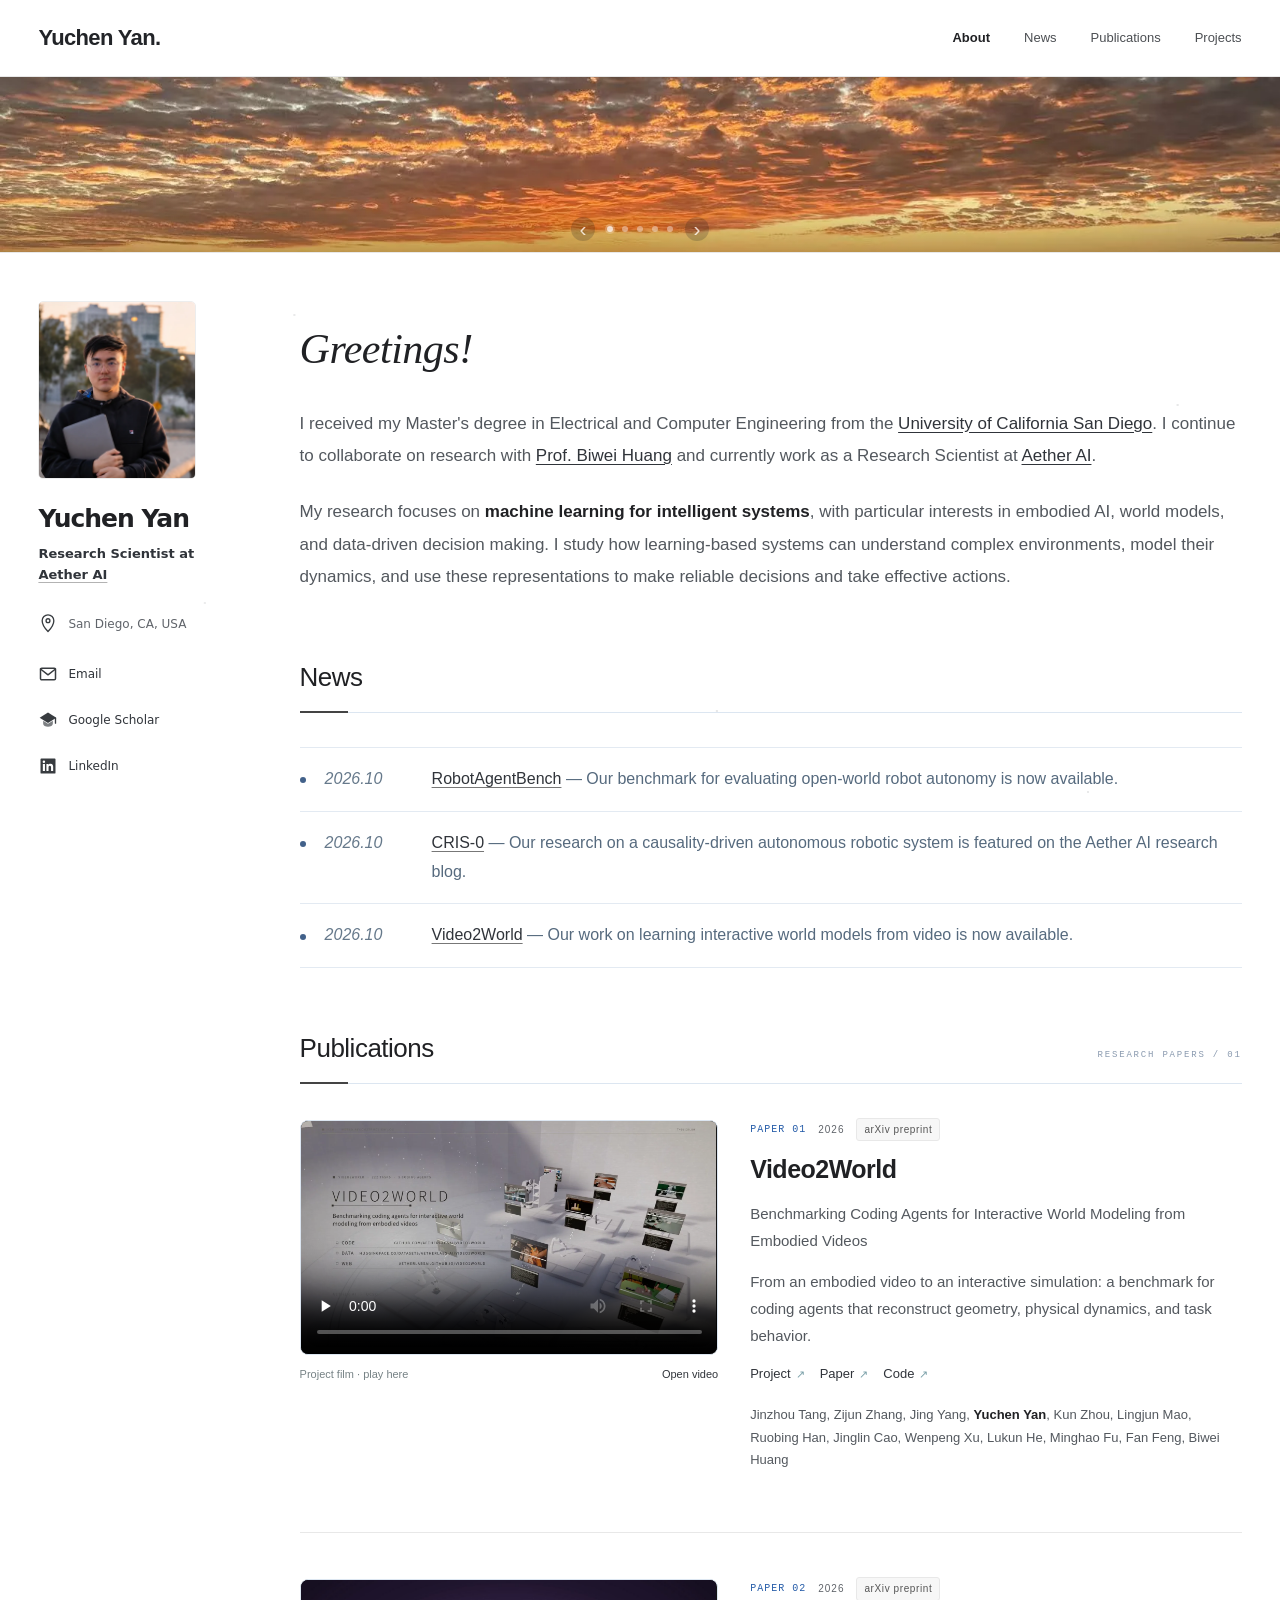
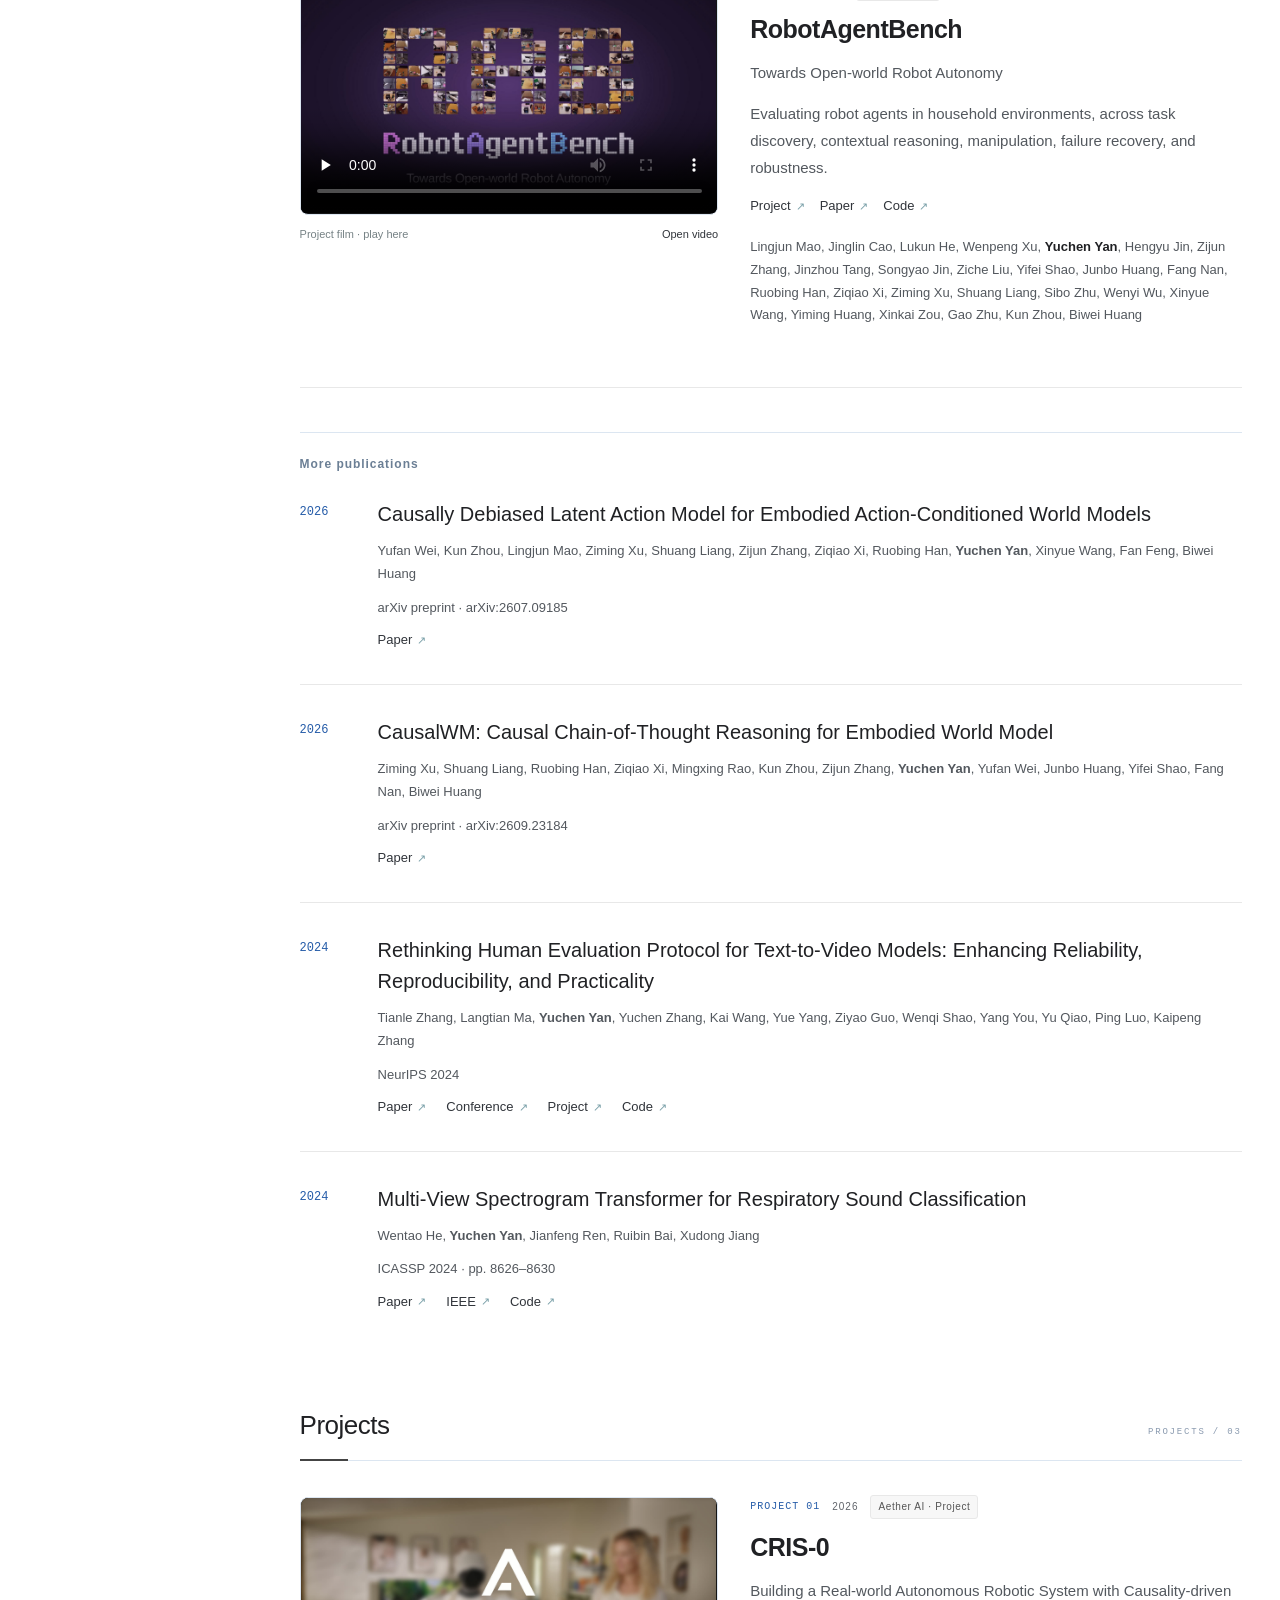
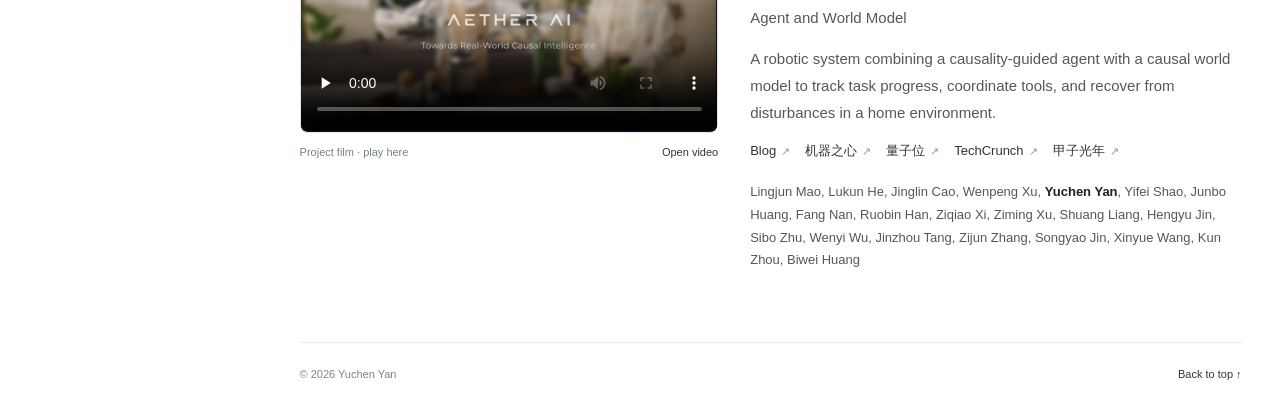
==== commit 1ba84d05: "Expand research layout and deploy playable LFS videos" ====
--- a/index.html
+++ b/index.html
@@ -38,8 +38,8 @@
 <li><span class="news-date">2026.10</span><span><a href="https://aetherlabs.ai/articles/real-world-autonomous-robotic-system-with-causality-driven-agent-and-world-model" target="_blank" rel="noopener noreferrer">CRIS-0</a> — Our research on a causality-driven autonomous robotic system is featured on the Aether AI research blog.</span></li>
 <li><span class="news-date">2026.10</span><span><a href="https://aetherlabsai.github.io/Video2World/" target="_blank" rel="noopener noreferrer">Video2World</a> — Our work on learning interactive world models from video is now available.</span></li>
 </ul></section>
-<section id="publications" class="publications-section"><div class="section-heading"><h2>Publications</h2><span>RESEARCH PAPERS / 01</span></div><article class="project featured-paper" id="project-1"><div class="project-layout"><div class="project-copy"><div class="project-topline"><span class="project-index">PAPER 01</span><span>2026</span><span class="tag">arXiv preprint</span></div><h3><a href="https://aetherlabsai.github.io/Video2World/" target="_blank" rel="noopener noreferrer">Video2World</a></h3><p class="project-description">Benchmarking Coding Agents for Interactive World Modeling from Embodied Videos</p><p class="project-description">From an embodied video to an interactive simulation: a benchmark for coding agents that reconstruct geometry, physical dynamics, and task behavior.</p><div class="project-links"><a href="https://aetherlabsai.github.io/Video2World/" target="_blank" rel="noopener noreferrer">Project</a><a href="https://arxiv.org/abs/2610.04432" target="_blank" rel="noopener noreferrer">Paper</a><a href="https://github.com/AetherLabsAI/Video2World" target="_blank" rel="noopener noreferrer">Code</a></div><p class="verification-note"></p><p class="authors" aria-label="Project authors">Jinzhou Tang, Zijun Zhang, Jing Yang, <strong>Yuchen Yan</strong>, Kun Zhou, Lingjun Mao, Ruobing Han, Jinglin Cao, Wenpeng Xu, Lukun He, Minghao Fu, Fan Feng, Biwei Huang</p></div><figure class="project-media"><video id="video-1" controls playsinline preload="none" poster="assets/video2world-poster.webp" aria-label="Video2World promotional video"><source src="https://aetherlabsai.github.io/Video2World/video/overview.mp4" type="video/mp4">Your browser cannot play this video. <a href="https://aetherlabsai.github.io/Video2World/video/overview.mp4">Open the video</a>.</video><figcaption><span>Project film · play here</span><a href="https://aetherlabsai.github.io/Video2World/video/overview.mp4" target="_blank" rel="noopener noreferrer">Open video</a></figcaption><p class="video-status" hidden>Video unavailable here. Use “Open video” or visit the project page.</p></figure></div></article><article class="project featured-paper" id="project-2"><div class="project-layout"><div class="project-copy"><div class="project-topline"><span class="project-index">PAPER 02</span><span>2026</span><span class="tag">arXiv preprint</span></div><h3><a href="https://aetherlabsai.github.io/RobotAgentBench/" target="_blank" rel="noopener noreferrer">RobotAgentBench</a></h3><p class="project-description">Towards Open-world Robot Autonomy</p><p class="project-description">Evaluating robot agents in household environments, across task discovery, contextual reasoning, manipulation, failure recovery, and robustness.</p><div class="project-links"><a href="https://aetherlabsai.github.io/RobotAgentBench/" target="_blank" rel="noopener noreferrer">Project</a><a href="https://arxiv.org/abs/2610.34649" target="_blank" rel="noopener noreferrer">Paper</a><a href="https://github.com/AetherLabsAI/RobotAgentBench" target="_blank" rel="noopener noreferrer">Code</a></div><p class="verification-note"></p><p class="authors" aria-label="Project authors">Lingjun Mao, Jinglin Cao, Lukun He, Wenpeng Xu, <strong>Yuchen Yan</strong>, Hengyu Jin, Zijun Zhang, Jinzhou Tang, Songyao Jin, Ziche Liu, Yifei Shao, Junbo Huang, Fang Nan, Ruobing Han, Ziqiao Xi, Ziming Xu, Shuang Liang, Sibo Zhu, Wenyi Wu, Xinyue Wang, Yiming Huang, Xinkai Zou, Gao Zhu, Kun Zhou, Biwei Huang</p></div><figure class="project-media"><video id="video-2" controls playsinline preload="none" poster="assets/robotagentbench-poster.jpg" aria-label="RobotAgentBench promotional video"><source src="https://aetherlabsai.github.io/RobotAgentBench/assets/video/demo.mp4?v=4" type="video/mp4">Your browser cannot play this video. <a href="https://aetherlabsai.github.io/RobotAgentBench/assets/video/demo.mp4?v=4">Open the video</a>.</video><figcaption><span>Project film · play here</span><a href="https://aetherlabsai.github.io/RobotAgentBench/assets/video/demo.mp4?v=4" target="_blank" rel="noopener noreferrer">Open video</a></figcaption><p class="video-status" hidden>Video unavailable here. Use “Open video” or visit the project page.</p></figure></div></article><div class="publication-subheading">More publications</div><article class="publication"><span class="publication-year">2026</span><div><h3><a href="https://arxiv.org/abs/2607.09185" target="_blank" rel="noopener noreferrer">Causally Debiased Latent Action Model for Embodied Action-Conditioned World Models</a></h3><p>Yufan Wei, Kun Zhou, Lingjun Mao, Ziming Xu, Shuang Liang, Zijun Zhang, Ziqiao Xi, Ruobing Han, <strong>Yuchen Yan</strong>, Xinyue Wang, Fan Feng, Biwei Huang</p><p class="venue">arXiv preprint · arXiv:2607.09185</p><div class="publication-links"><a href="https://arxiv.org/abs/2607.09185" target="_blank" rel="noopener noreferrer">Paper</a></div></div></article><article class="publication"><span class="publication-year">2026</span><div><h3><a href="https://arxiv.org/abs/2609.23184" target="_blank" rel="noopener noreferrer">CausalWM: Causal Chain-of-Thought Reasoning for Embodied World Model</a></h3><p>Ziming Xu, Shuang Liang, Ruobing Han, Ziqiao Xi, Mingxing Rao, Kun Zhou, Zijun Zhang, <strong>Yuchen Yan</strong>, Yufan Wei, Junbo Huang, Yifei Shao, Fang Nan, Biwei Huang</p><p class="venue">arXiv preprint · arXiv:2609.23184</p><div class="publication-links"><a href="https://arxiv.org/abs/2609.23184" target="_blank" rel="noopener noreferrer">Paper</a></div></div></article><article class="publication"><span class="publication-year">2024</span><div><h3><a href="https://arxiv.org/abs/2406.08845" target="_blank" rel="noopener noreferrer">Rethinking Human Evaluation Protocol for Text-to-Video Models: Enhancing Reliability, Reproducibility, and Practicality</a></h3><p>Tianle Zhang, Langtian Ma, <strong>Yuchen Yan</strong>, Yuchen Zhang, Kai Wang, Yue Yang, Ziyao Guo, Wenqi Shao, Yang You, Yu Qiao, Ping Luo, Kaipeng Zhang</p><p class="venue">NeurIPS 2024</p><div class="publication-links"><a href="https://arxiv.org/abs/2406.08845" target="_blank" rel="noopener noreferrer">Paper</a><a href="https://neurips.cc/virtual/2024/poster/96946" target="_blank" rel="noopener noreferrer">Conference</a><a href="https://ztlmememe.github.io/T2VHE.github.io/" target="_blank" rel="noopener noreferrer">Project</a><a href="https://github.com/ztlmememe/T2VHE" target="_blank" rel="noopener noreferrer">Code</a></div></div></article><article class="publication"><span class="publication-year">2024</span><div><h3><a href="https://arxiv.org/abs/2311.09655" target="_blank" rel="noopener noreferrer">Multi-View Spectrogram Transformer for Respiratory Sound Classification</a></h3><p>Wentao He, <strong>Yuchen Yan</strong>, Jianfeng Ren, Ruibin Bai, Xudong Jiang</p><p class="venue">ICASSP 2024 · pp. 8626–8630</p><div class="publication-links"><a href="https://arxiv.org/abs/2311.09655" target="_blank" rel="noopener noreferrer">Paper</a><a href="https://ieeexplore.ieee.org/abstract/document/10445825" target="_blank" rel="noopener noreferrer">IEEE</a><a href="https://github.com/wentaoheunnc/MVST" target="_blank" rel="noopener noreferrer">Code</a></div></div></article></section>
-<section id="research" class="research-section"><div class="section-heading"><h2>Projects</h2><span>PROJECTS / 03</span></div><article class="project compact-project" id="project-3"><div class="project-layout"><div class="project-copy"><div class="project-topline"><span class="project-index">PROJECT 01</span><span>2026</span><span class="tag">Aether AI · Project</span></div><h3><a href="https://aetherlabs.ai/articles/real-world-autonomous-robotic-system-with-causality-driven-agent-and-world-model" target="_blank" rel="noopener noreferrer">CRIS-0</a></h3><p class="project-description">Building a Real-world Autonomous Robotic System with Causality-driven Agent and World Model</p><p class="project-description">A robotic system combining a causality-guided agent with a causal world model to track task progress, coordinate tools, and recover from disturbances in a home environment.</p><div class="project-links"><a href="https://aetherlabs.ai/articles/real-world-autonomous-robotic-system-with-causality-driven-agent-and-world-model" target="_blank" rel="noopener noreferrer">Blog</a><a href="https://mp.weixin.qq.com/s/lmF7cN9YymTF5ETwp1WCtg" target="_blank" rel="noopener noreferrer">机器之心</a><a href="https://mp.weixin.qq.com/s?__biz=MzIzNjc1NzUzMw==&amp;mid=2247931906&amp;idx=1&amp;sn=724d7d5fbfbfc876978f07e88b603677" target="_blank" rel="noopener noreferrer">量子位</a><a href="https://techcrunch.com/sponsor/aether-ai/aether-ai-builds-causal-intelligence-for-the-real-world/" target="_blank" rel="noopener noreferrer">TechCrunch</a><a href="https://mp.weixin.qq.com/s/uL8SdX26sUuPGYH41lcofA" target="_blank" rel="noopener noreferrer">甲子光年</a></div><p class="verification-note"></p><p class="authors" aria-label="Project authors">Lingjun Mao, Lukun He, Jinglin Cao, Wenpeng Xu, <strong>Yuchen Yan</strong>, Yifei Shao, Junbo Huang, Fang Nan, Ruobin Han, Ziqiao Xi, Ziming Xu, Shuang Liang, Hengyu Jin, Sibo Zhu, Wenyi Wu, Jinzhou Tang, Zijun Zhang, Songyao Jin, Xinyue Wang, Kun Zhou, Biwei Huang</p></div><figure class="project-media"><video id="video-3" controls playsinline preload="none" poster="assets/cris0-poster.jpg" aria-label="CRIS-0 promotional video"><source src="https://aetherlabs.ai/media/cris0/film-1080p.mp4" type="video/mp4">Your browser cannot play this video. <a href="https://aetherlabs.ai/media/cris0/film-1080p.mp4">Open the video</a>.</video><figcaption><span>Project film · play here</span><a href="https://aetherlabs.ai/media/cris0/film-1080p.mp4" target="_blank" rel="noopener noreferrer">Open video</a></figcaption><p class="video-status" hidden>Video unavailable here. Use “Open video” or visit the project page.</p></figure></div></article></section>
+<section id="publications" class="publications-section"><div class="section-heading"><h2>Publications</h2><span>RESEARCH PAPERS / 01</span></div><article class="project featured-paper" id="project-1"><div class="project-layout"><div class="project-copy"><div class="project-topline"><span class="project-index">PAPER 01</span><span>2026</span><span class="tag">arXiv preprint</span></div><h3><a href="https://aetherlabsai.github.io/Video2World/" target="_blank" rel="noopener noreferrer">Video2World</a></h3><p class="project-description">Benchmarking Coding Agents for Interactive World Modeling from Embodied Videos</p><p class="project-description">From an embodied video to an interactive simulation: a benchmark for coding agents that reconstruct geometry, physical dynamics, and task behavior.</p><div class="project-links"><a href="https://aetherlabsai.github.io/Video2World/" target="_blank" rel="noopener noreferrer">Project</a><a href="https://arxiv.org/abs/2610.04432" target="_blank" rel="noopener noreferrer">Paper</a><a href="https://github.com/AetherLabsAI/Video2World" target="_blank" rel="noopener noreferrer">Code</a></div><p class="verification-note"></p><p class="authors" aria-label="Project authors">Jinzhou Tang, Zijun Zhang, Jing Yang, <strong>Yuchen Yan</strong>, Kun Zhou, Lingjun Mao, Ruobing Han, Jinglin Cao, Wenpeng Xu, Lukun He, Minghao Fu, Fan Feng, Biwei Huang</p></div><figure class="project-media"><video id="video-1" controls playsinline preload="none" poster="assets/video2world-poster.webp" aria-label="Video2World promotional video"><source src="assets/videos/Video2World.mp4" type="video/mp4">Your browser cannot play this video. <a href="assets/videos/Video2World.mp4">Open the video</a>.</video><figcaption><span>Project film · play here</span><a href="assets/videos/Video2World.mp4" target="_blank" rel="noopener noreferrer">Open video</a></figcaption><p class="video-status" hidden>Video unavailable here. Use “Open video” or visit the project page.</p></figure></div></article><article class="project featured-paper" id="project-2"><div class="project-layout"><div class="project-copy"><div class="project-topline"><span class="project-index">PAPER 02</span><span>2026</span><span class="tag">arXiv preprint</span></div><h3><a href="https://aetherlabsai.github.io/RobotAgentBench/" target="_blank" rel="noopener noreferrer">RobotAgentBench</a></h3><p class="project-description">Towards Open-world Robot Autonomy</p><p class="project-description">Evaluating robot agents in household environments, across task discovery, contextual reasoning, manipulation, failure recovery, and robustness.</p><div class="project-links"><a href="https://aetherlabsai.github.io/RobotAgentBench/" target="_blank" rel="noopener noreferrer">Project</a><a href="https://arxiv.org/abs/2610.34649" target="_blank" rel="noopener noreferrer">Paper</a><a href="https://github.com/AetherLabsAI/RobotAgentBench" target="_blank" rel="noopener noreferrer">Code</a></div><p class="verification-note"></p><p class="authors" aria-label="Project authors">Lingjun Mao, Jinglin Cao, Lukun He, Wenpeng Xu, <strong>Yuchen Yan</strong>, Hengyu Jin, Zijun Zhang, Jinzhou Tang, Songyao Jin, Ziche Liu, Yifei Shao, Junbo Huang, Fang Nan, Ruobing Han, Ziqiao Xi, Ziming Xu, Shuang Liang, Sibo Zhu, Wenyi Wu, Xinyue Wang, Yiming Huang, Xinkai Zou, Gao Zhu, Kun Zhou, Biwei Huang</p></div><figure class="project-media"><video id="video-2" controls playsinline preload="none" poster="assets/robotagentbench-poster.jpg" aria-label="RobotAgentBench promotional video"><source src="assets/videos/RobotAgentBench.mp4" type="video/mp4">Your browser cannot play this video. <a href="assets/videos/RobotAgentBench.mp4">Open the video</a>.</video><figcaption><span>Project film · play here</span><a href="assets/videos/RobotAgentBench.mp4" target="_blank" rel="noopener noreferrer">Open video</a></figcaption><p class="video-status" hidden>Video unavailable here. Use “Open video” or visit the project page.</p></figure></div></article><div class="publication-subheading">More publications</div><article class="publication"><span class="publication-year">2026</span><div><h3><a href="https://arxiv.org/abs/2607.09185" target="_blank" rel="noopener noreferrer">Causally Debiased Latent Action Model for Embodied Action-Conditioned World Models</a></h3><p>Yufan Wei, Kun Zhou, Lingjun Mao, Ziming Xu, Shuang Liang, Zijun Zhang, Ziqiao Xi, Ruobing Han, <strong>Yuchen Yan</strong>, Xinyue Wang, Fan Feng, Biwei Huang</p><p class="venue">arXiv preprint · arXiv:2607.09185</p><div class="publication-links"><a href="https://arxiv.org/abs/2607.09185" target="_blank" rel="noopener noreferrer">Paper</a></div></div></article><article class="publication"><span class="publication-year">2026</span><div><h3><a href="https://arxiv.org/abs/2609.23184" target="_blank" rel="noopener noreferrer">CausalWM: Causal Chain-of-Thought Reasoning for Embodied World Model</a></h3><p>Ziming Xu, Shuang Liang, Ruobing Han, Ziqiao Xi, Mingxing Rao, Kun Zhou, Zijun Zhang, <strong>Yuchen Yan</strong>, Yufan Wei, Junbo Huang, Yifei Shao, Fang Nan, Biwei Huang</p><p class="venue">arXiv preprint · arXiv:2609.23184</p><div class="publication-links"><a href="https://arxiv.org/abs/2609.23184" target="_blank" rel="noopener noreferrer">Paper</a></div></div></article><article class="publication"><span class="publication-year">2024</span><div><h3><a href="https://arxiv.org/abs/2406.08845" target="_blank" rel="noopener noreferrer">Rethinking Human Evaluation Protocol for Text-to-Video Models: Enhancing Reliability, Reproducibility, and Practicality</a></h3><p>Tianle Zhang, Langtian Ma, <strong>Yuchen Yan</strong>, Yuchen Zhang, Kai Wang, Yue Yang, Ziyao Guo, Wenqi Shao, Yang You, Yu Qiao, Ping Luo, Kaipeng Zhang</p><p class="venue">NeurIPS 2024</p><div class="publication-links"><a href="https://arxiv.org/abs/2406.08845" target="_blank" rel="noopener noreferrer">Paper</a><a href="https://neurips.cc/virtual/2024/poster/96946" target="_blank" rel="noopener noreferrer">Conference</a><a href="https://ztlmememe.github.io/T2VHE.github.io/" target="_blank" rel="noopener noreferrer">Project</a><a href="https://github.com/ztlmememe/T2VHE" target="_blank" rel="noopener noreferrer">Code</a></div></div></article><article class="publication"><span class="publication-year">2024</span><div><h3><a href="https://arxiv.org/abs/2311.09655" target="_blank" rel="noopener noreferrer">Multi-View Spectrogram Transformer for Respiratory Sound Classification</a></h3><p>Wentao He, <strong>Yuchen Yan</strong>, Jianfeng Ren, Ruibin Bai, Xudong Jiang</p><p class="venue">ICASSP 2024 · pp. 8626–8630</p><div class="publication-links"><a href="https://arxiv.org/abs/2311.09655" target="_blank" rel="noopener noreferrer">Paper</a><a href="https://ieeexplore.ieee.org/abstract/document/10445825" target="_blank" rel="noopener noreferrer">IEEE</a><a href="https://github.com/wentaoheunnc/MVST" target="_blank" rel="noopener noreferrer">Code</a></div></div></article></section>
+<section id="research" class="research-section"><div class="section-heading"><h2>Projects</h2><span>PROJECTS / 03</span></div><article class="project compact-project" id="project-3"><div class="project-layout"><div class="project-copy"><div class="project-topline"><span class="project-index">PROJECT 01</span><span>2026</span><span class="tag">Aether AI · Project</span></div><h3><a href="https://aetherlabs.ai/articles/real-world-autonomous-robotic-system-with-causality-driven-agent-and-world-model" target="_blank" rel="noopener noreferrer">CRIS-0</a></h3><p class="project-description">Building a Real-world Autonomous Robotic System with Causality-driven Agent and World Model</p><p class="project-description">A robotic system combining a causality-guided agent with a causal world model to track task progress, coordinate tools, and recover from disturbances in a home environment.</p><div class="project-links"><a href="https://aetherlabs.ai/articles/real-world-autonomous-robotic-system-with-causality-driven-agent-and-world-model" target="_blank" rel="noopener noreferrer">Blog</a><a href="https://mp.weixin.qq.com/s/lmF7cN9YymTF5ETwp1WCtg" target="_blank" rel="noopener noreferrer">机器之心</a><a href="https://mp.weixin.qq.com/s?__biz=MzIzNjc1NzUzMw==&amp;mid=2247931906&amp;idx=1&amp;sn=724d7d5fbfbfc876978f07e88b603677" target="_blank" rel="noopener noreferrer">量子位</a><a href="https://techcrunch.com/sponsor/aether-ai/aether-ai-builds-causal-intelligence-for-the-real-world/" target="_blank" rel="noopener noreferrer">TechCrunch</a><a href="https://mp.weixin.qq.com/s/uL8SdX26sUuPGYH41lcofA" target="_blank" rel="noopener noreferrer">甲子光年</a></div><p class="verification-note"></p><p class="authors" aria-label="Project authors">Lingjun Mao, Lukun He, Jinglin Cao, Wenpeng Xu, <strong>Yuchen Yan</strong>, Yifei Shao, Junbo Huang, Fang Nan, Ruobin Han, Ziqiao Xi, Ziming Xu, Shuang Liang, Hengyu Jin, Sibo Zhu, Wenyi Wu, Jinzhou Tang, Zijun Zhang, Songyao Jin, Xinyue Wang, Kun Zhou, Biwei Huang</p></div><figure class="project-media"><video id="video-3" controls playsinline preload="none" poster="assets/cris0-poster.jpg" aria-label="CRIS-0 promotional video"><source src="assets/videos/CRIS-0.mp4" type="video/mp4">Your browser cannot play this video. <a href="assets/videos/CRIS-0.mp4">Open the video</a>.</video><figcaption><span>Project film · play here</span><a href="assets/videos/CRIS-0.mp4" target="_blank" rel="noopener noreferrer">Open video</a></figcaption><p class="video-status" hidden>Video unavailable here. Use “Open video” or visit the project page.</p></figure></div></article></section>
 
 <footer><span>© <span id="year">2026</span> Yuchen Yan</span><button type="button" id="pet-wake" class="pet-wake" hidden>Wake Little Yuchen</button><a href="#home">Back to top ↑</a></footer>
 </main>
--- a/styles.css
+++ b/styles.css
@@ -327,3 +327,46 @@
 /* Keep media controls within the existing compact featured-publication grid. */
 .project-media video{display:block;width:100%;height:auto;aspect-ratio:16/9;object-fit:cover;border-radius:8px;background:#151515}
 .project-media video:focus-visible{outline:2px solid #555;outline-offset:3px}
+
+/* V42: a bounded wide-screen canvas, with research given the extra space. */
+:root{--page-width:1480px;--page-gutter:clamp(24px,3vw,48px)}
+.header-inner,.page-layout{max-width:var(--page-width);padding-left:var(--page-gutter);padding-right:var(--page-gutter)}
+.project-media video{object-fit:contain}
+.featured-paper .project-media video,.compact-project .project-media video{object-fit:contain}
+@media(min-width:901px){
+  .page-layout{grid-template-columns:210px minmax(0,1fr);gap:clamp(40px,4vw,64px)}
+  .about{padding-bottom:44px}
+  .about p:not(.eyebrow){max-width:960px;font-size:17px;line-height:1.9;margin-bottom:24px}
+  .about h2.welcome-heading{font-size:42px;margin-bottom:30px}
+  .section-heading{padding-bottom:17px;margin-bottom:34px}
+  .section-heading h2{font-size:26px}
+  .news-list li{padding:17px 0;line-height:1.8;font-size:16px}
+  .news-section{margin-bottom:64px}
+  .featured-paper .project-layout,.compact-project .project-layout{grid-template-columns:minmax(0,46fr) minmax(0,54fr);gap:32px}
+  .featured-paper h3,.compact-project h3{font-size:25px;line-height:1.35;margin-bottom:13px}
+  .featured-paper .project-description,.compact-project .project-description{font-size:15px;line-height:1.8;margin-bottom:14px}
+  .featured-paper .project-topline,.compact-project .project-topline{margin-bottom:12px}
+  .project .authors{font-size:13px;line-height:1.75;margin-top:18px}
+  .project-links,.publication-links{font-size:13px;gap:12px 20px}
+  .featured-paper .project-media figcaption,.compact-project .project-media figcaption{font-size:11px;margin-top:10px}
+  .project{padding-bottom:44px;margin-bottom:44px}
+  .publications-section .project:last-of-type{padding-bottom:36px;margin-bottom:36px}
+  .publication{grid-template-columns:56px minmax(0,1fr);gap:22px;padding-bottom:32px;margin-bottom:32px}
+  .publication h3{font-size:20px;line-height:1.55}
+  .publication p,.publication .venue{font-size:13px;line-height:1.8}
+  .research-section{margin-top:64px}
+}
+/* Stack media before the sidebar and two paper columns become cramped. */
+@media(min-width:701px) and (max-width:1100px){
+  .featured-paper .project-layout,.compact-project .project-layout{display:flex;flex-direction:column;gap:20px}
+  .featured-paper .project-copy,.compact-project .project-copy{order:1}
+  .featured-paper .project-media,.compact-project .project-media{order:2;width:100%}
+}
+@media(max-width:650px){
+  .section-heading h2{font-size:24px}
+  .featured-paper h3,.compact-project h3{font-size:22px}
+  .featured-paper .project-description,.compact-project .project-description{font-size:14px;line-height:1.75}
+  .featured-paper .project-layout,.compact-project .project-layout{gap:18px}
+  .project{padding-bottom:32px;margin-bottom:32px}
+  .research-section{margin-top:42px}
+}
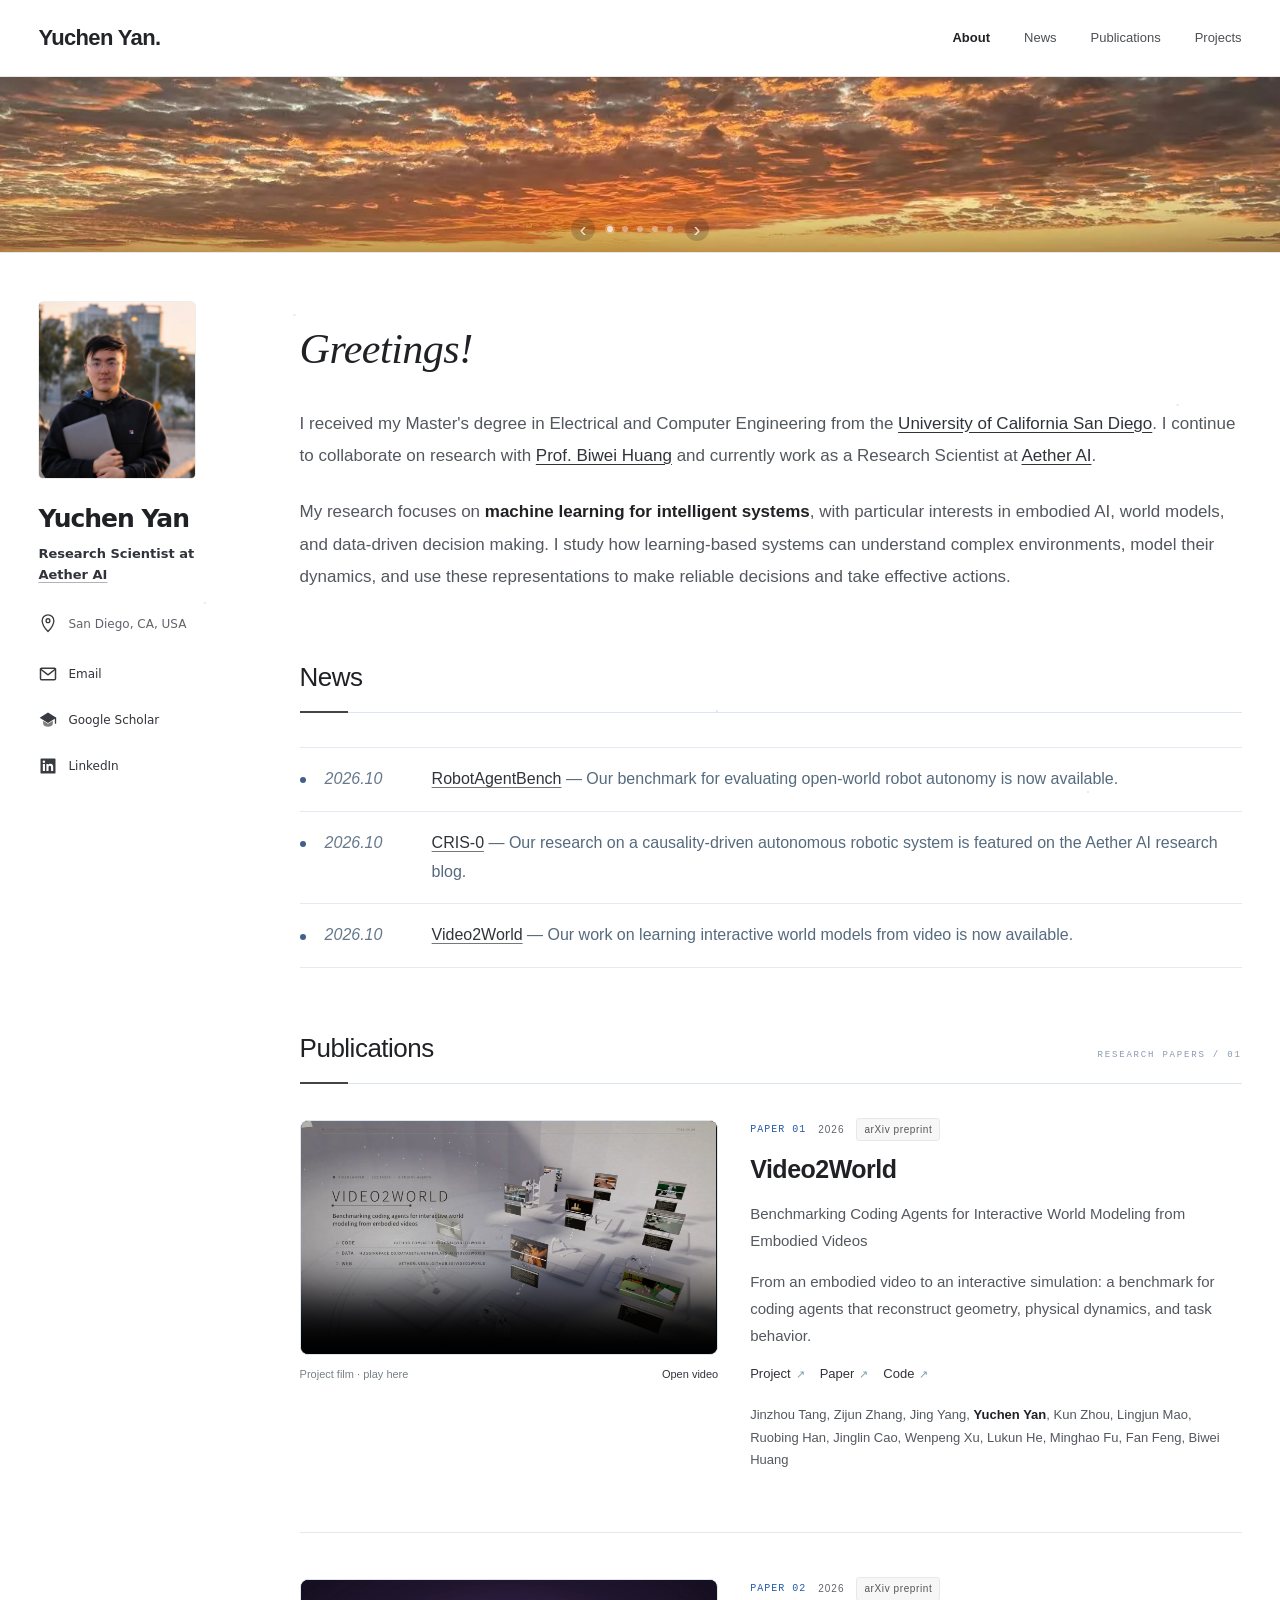
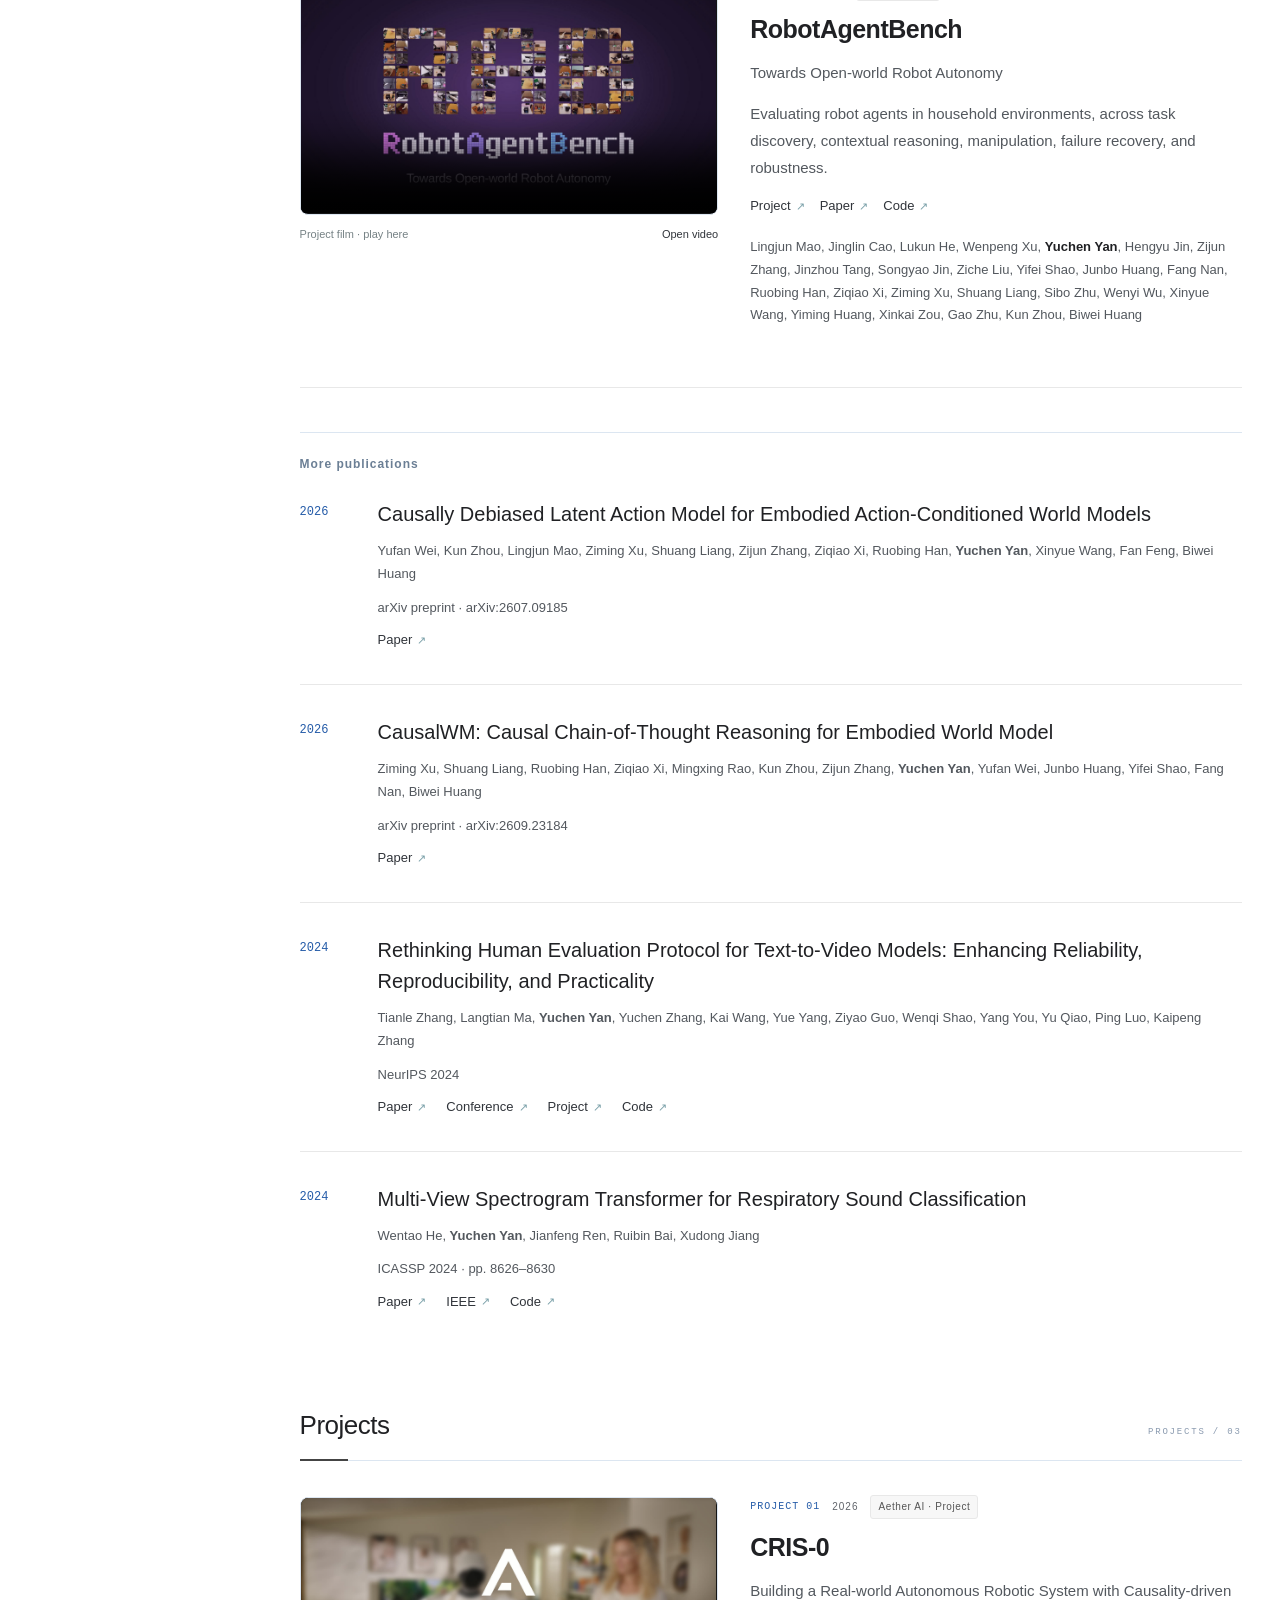
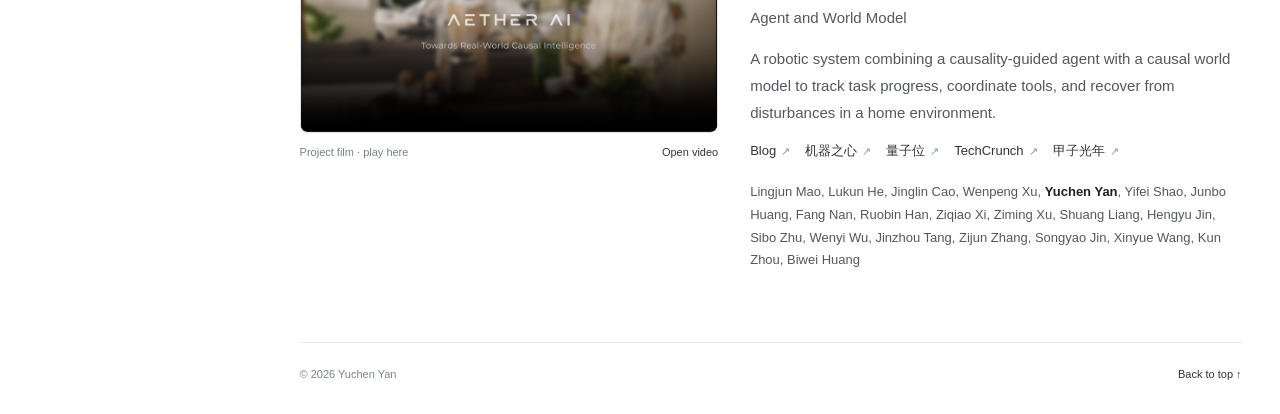
==== commit 6f32b98c: "Refresh cached styles when the layout changes" ====
--- a/index.html
+++ b/index.html
@@ -11,7 +11,7 @@
 <meta name="robots" content="noindex, nofollow" />
 <title>Yuchen Yan | Research</title>
 <link rel="icon" href="favicon.svg" type="image/svg+xml" />
-<link rel="stylesheet" href="styles.css" />
+<link rel="stylesheet" href="styles.css?v=49018e660ee4" />
 <link rel="stylesheet" href="sidebar.css" />
 <link rel="stylesheet" href="desktop-pet.css" />
 </head>
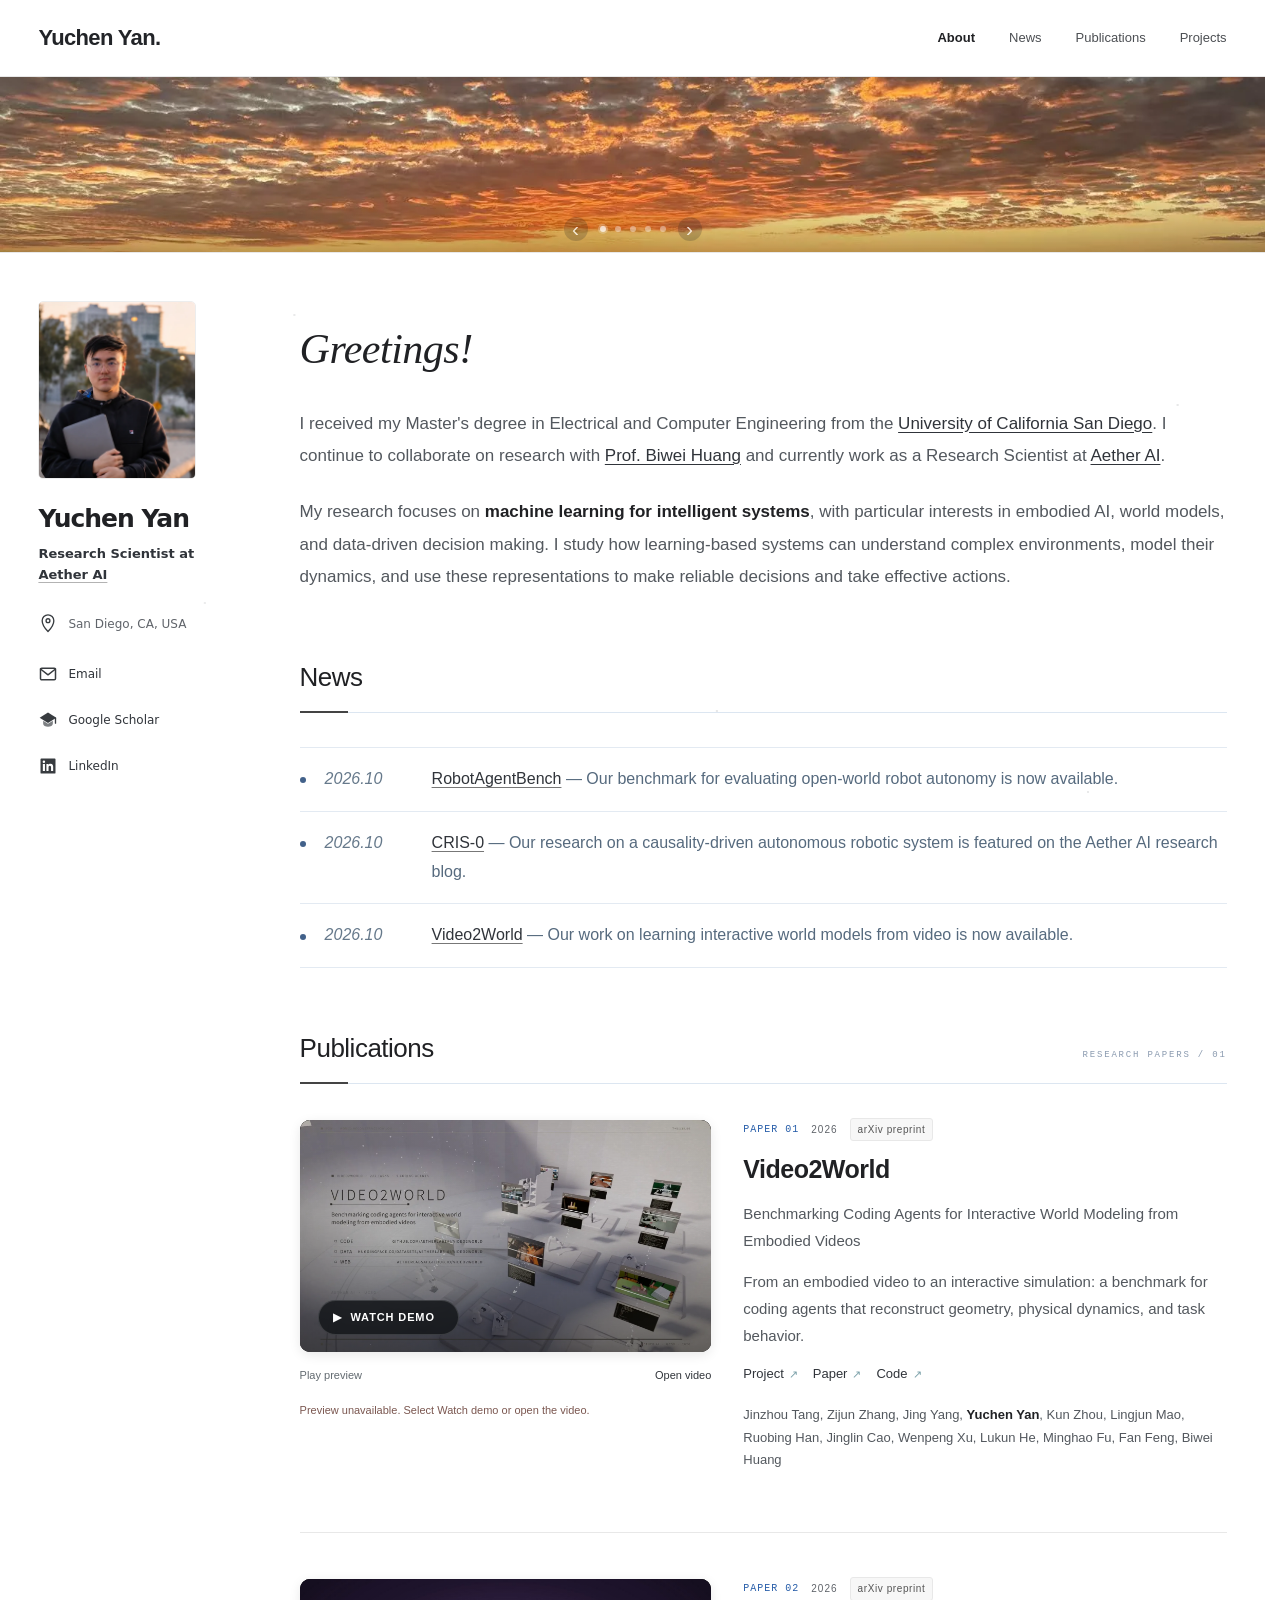
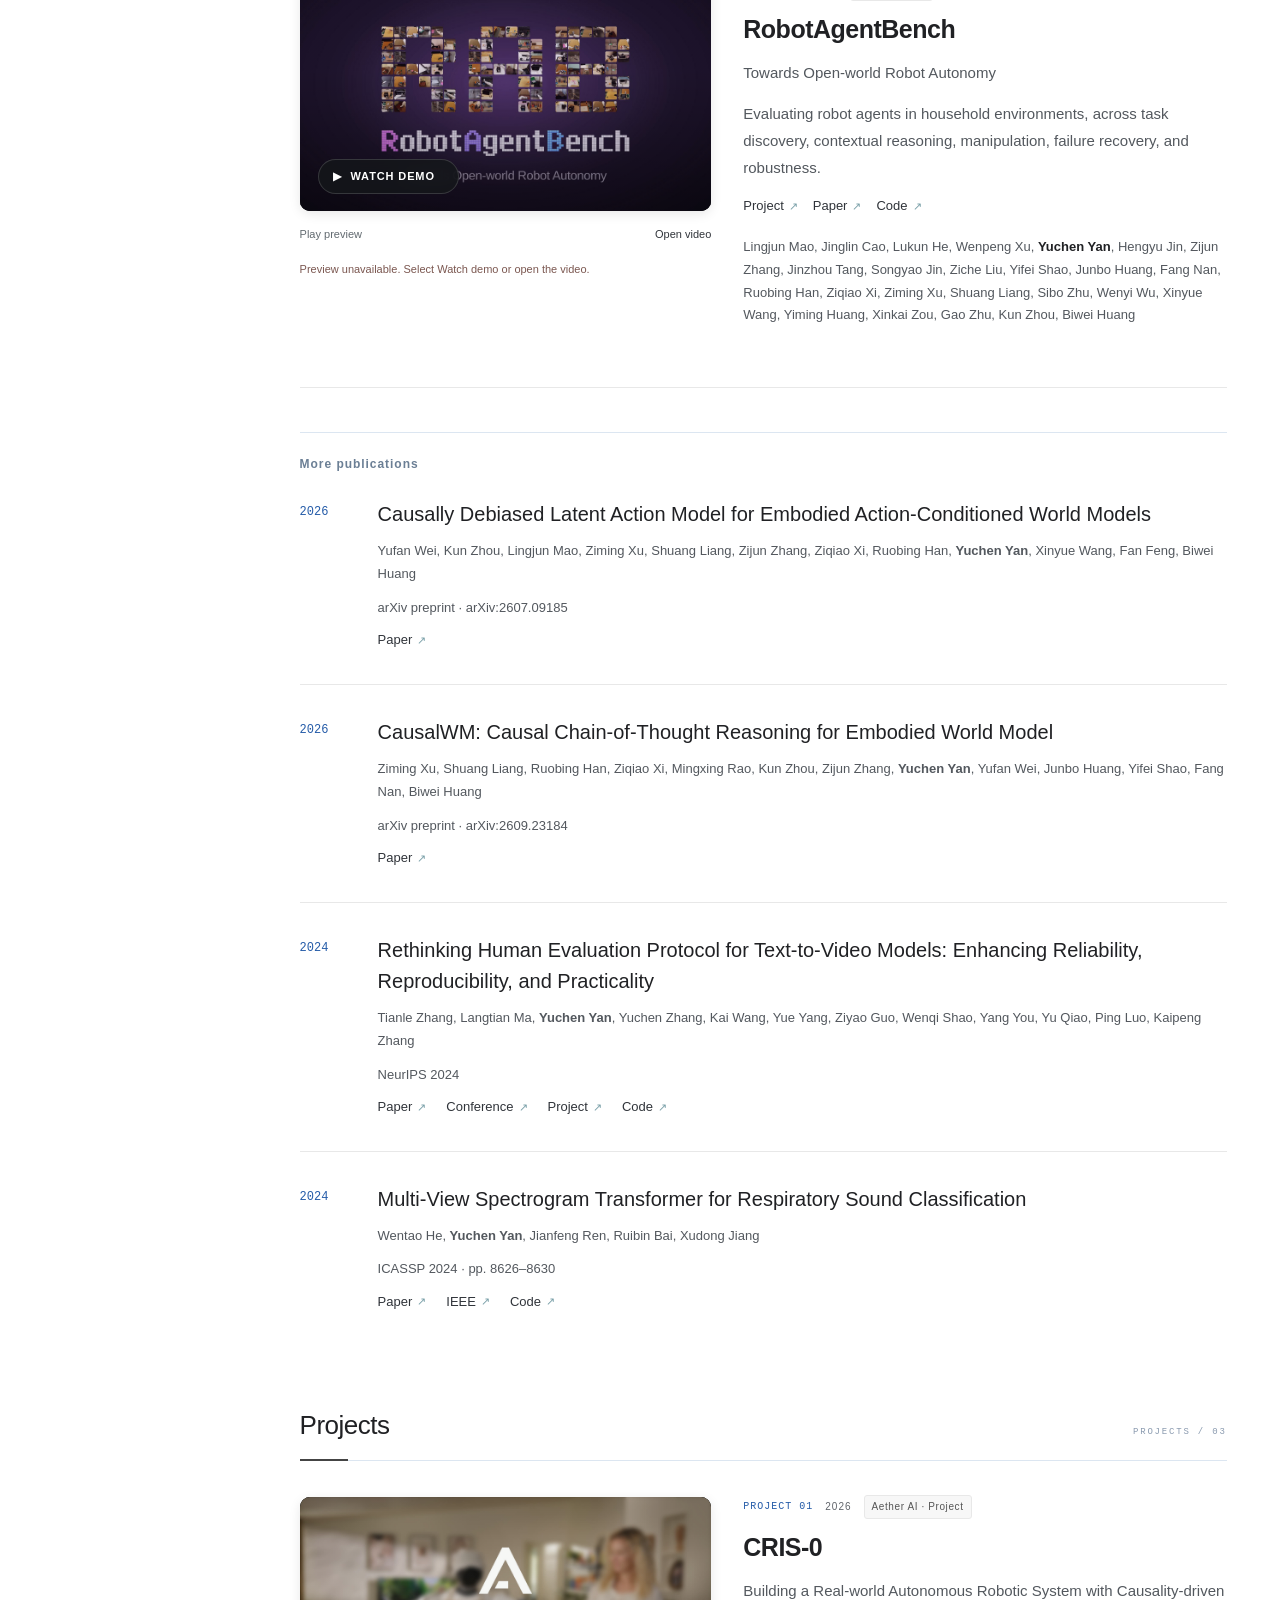
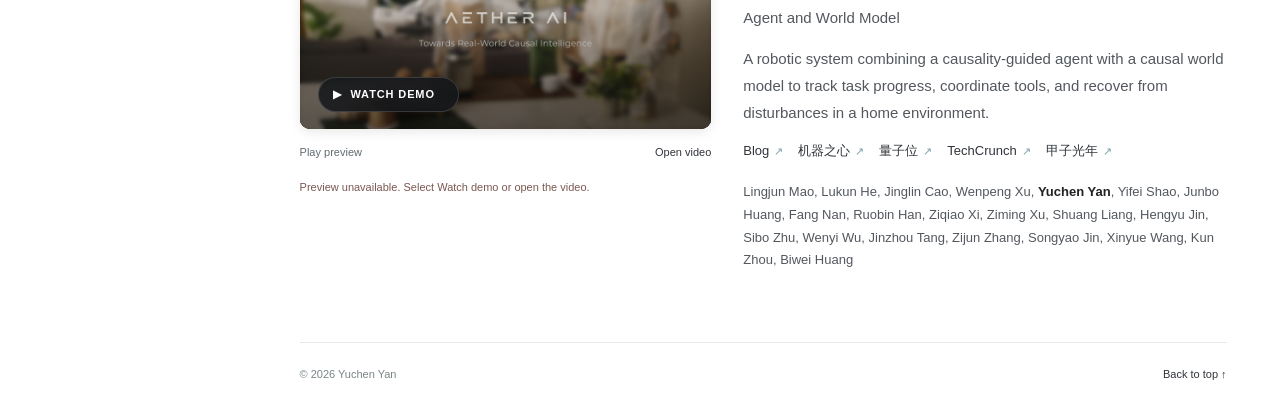
==== commit c18c6d74: "Add silent video previews and cinematic modal playback" ====
--- a/index.html
+++ b/index.html
@@ -14,6 +14,7 @@
 <link rel="stylesheet" href="styles.css?v=49018e660ee4" />
 <link rel="stylesheet" href="sidebar.css" />
 <link rel="stylesheet" href="desktop-pet.css" />
+<link rel="stylesheet" href="video-player.css?v=187905ce8b02" />
 </head>
 <body>
 <a class="skip-link" href="#home">Skip to content</a>
@@ -38,14 +39,58 @@
 <li><span class="news-date">2026.10</span><span><a href="https://aetherlabs.ai/articles/real-world-autonomous-robotic-system-with-causality-driven-agent-and-world-model" target="_blank" rel="noopener noreferrer">CRIS-0</a> — Our research on a causality-driven autonomous robotic system is featured on the Aether AI research blog.</span></li>
 <li><span class="news-date">2026.10</span><span><a href="https://aetherlabsai.github.io/Video2World/" target="_blank" rel="noopener noreferrer">Video2World</a> — Our work on learning interactive world models from video is now available.</span></li>
 </ul></section>
-<section id="publications" class="publications-section"><div class="section-heading"><h2>Publications</h2><span>RESEARCH PAPERS / 01</span></div><article class="project featured-paper" id="project-1"><div class="project-layout"><div class="project-copy"><div class="project-topline"><span class="project-index">PAPER 01</span><span>2026</span><span class="tag">arXiv preprint</span></div><h3><a href="https://aetherlabsai.github.io/Video2World/" target="_blank" rel="noopener noreferrer">Video2World</a></h3><p class="project-description">Benchmarking Coding Agents for Interactive World Modeling from Embodied Videos</p><p class="project-description">From an embodied video to an interactive simulation: a benchmark for coding agents that reconstruct geometry, physical dynamics, and task behavior.</p><div class="project-links"><a href="https://aetherlabsai.github.io/Video2World/" target="_blank" rel="noopener noreferrer">Project</a><a href="https://arxiv.org/abs/2610.04432" target="_blank" rel="noopener noreferrer">Paper</a><a href="https://github.com/AetherLabsAI/Video2World" target="_blank" rel="noopener noreferrer">Code</a></div><p class="verification-note"></p><p class="authors" aria-label="Project authors">Jinzhou Tang, Zijun Zhang, Jing Yang, <strong>Yuchen Yan</strong>, Kun Zhou, Lingjun Mao, Ruobing Han, Jinglin Cao, Wenpeng Xu, Lukun He, Minghao Fu, Fan Feng, Biwei Huang</p></div><figure class="project-media"><video id="video-1" controls playsinline preload="none" poster="assets/video2world-poster.webp" aria-label="Video2World promotional video"><source src="assets/videos/Video2World.mp4" type="video/mp4">Your browser cannot play this video. <a href="assets/videos/Video2World.mp4">Open the video</a>.</video><figcaption><span>Project film · play here</span><a href="assets/videos/Video2World.mp4" target="_blank" rel="noopener noreferrer">Open video</a></figcaption><p class="video-status" hidden>Video unavailable here. Use “Open video” or visit the project page.</p></figure></div></article><article class="project featured-paper" id="project-2"><div class="project-layout"><div class="project-copy"><div class="project-topline"><span class="project-index">PAPER 02</span><span>2026</span><span class="tag">arXiv preprint</span></div><h3><a href="https://aetherlabsai.github.io/RobotAgentBench/" target="_blank" rel="noopener noreferrer">RobotAgentBench</a></h3><p class="project-description">Towards Open-world Robot Autonomy</p><p class="project-description">Evaluating robot agents in household environments, across task discovery, contextual reasoning, manipulation, failure recovery, and robustness.</p><div class="project-links"><a href="https://aetherlabsai.github.io/RobotAgentBench/" target="_blank" rel="noopener noreferrer">Project</a><a href="https://arxiv.org/abs/2610.34649" target="_blank" rel="noopener noreferrer">Paper</a><a href="https://github.com/AetherLabsAI/RobotAgentBench" target="_blank" rel="noopener noreferrer">Code</a></div><p class="verification-note"></p><p class="authors" aria-label="Project authors">Lingjun Mao, Jinglin Cao, Lukun He, Wenpeng Xu, <strong>Yuchen Yan</strong>, Hengyu Jin, Zijun Zhang, Jinzhou Tang, Songyao Jin, Ziche Liu, Yifei Shao, Junbo Huang, Fang Nan, Ruobing Han, Ziqiao Xi, Ziming Xu, Shuang Liang, Sibo Zhu, Wenyi Wu, Xinyue Wang, Yiming Huang, Xinkai Zou, Gao Zhu, Kun Zhou, Biwei Huang</p></div><figure class="project-media"><video id="video-2" controls playsinline preload="none" poster="assets/robotagentbench-poster.jpg" aria-label="RobotAgentBench promotional video"><source src="assets/videos/RobotAgentBench.mp4" type="video/mp4">Your browser cannot play this video. <a href="assets/videos/RobotAgentBench.mp4">Open the video</a>.</video><figcaption><span>Project film · play here</span><a href="assets/videos/RobotAgentBench.mp4" target="_blank" rel="noopener noreferrer">Open video</a></figcaption><p class="video-status" hidden>Video unavailable here. Use “Open video” or visit the project page.</p></figure></div></article><div class="publication-subheading">More publications</div><article class="publication"><span class="publication-year">2026</span><div><h3><a href="https://arxiv.org/abs/2607.09185" target="_blank" rel="noopener noreferrer">Causally Debiased Latent Action Model for Embodied Action-Conditioned World Models</a></h3><p>Yufan Wei, Kun Zhou, Lingjun Mao, Ziming Xu, Shuang Liang, Zijun Zhang, Ziqiao Xi, Ruobing Han, <strong>Yuchen Yan</strong>, Xinyue Wang, Fan Feng, Biwei Huang</p><p class="venue">arXiv preprint · arXiv:2607.09185</p><div class="publication-links"><a href="https://arxiv.org/abs/2607.09185" target="_blank" rel="noopener noreferrer">Paper</a></div></div></article><article class="publication"><span class="publication-year">2026</span><div><h3><a href="https://arxiv.org/abs/2609.23184" target="_blank" rel="noopener noreferrer">CausalWM: Causal Chain-of-Thought Reasoning for Embodied World Model</a></h3><p>Ziming Xu, Shuang Liang, Ruobing Han, Ziqiao Xi, Mingxing Rao, Kun Zhou, Zijun Zhang, <strong>Yuchen Yan</strong>, Yufan Wei, Junbo Huang, Yifei Shao, Fang Nan, Biwei Huang</p><p class="venue">arXiv preprint · arXiv:2609.23184</p><div class="publication-links"><a href="https://arxiv.org/abs/2609.23184" target="_blank" rel="noopener noreferrer">Paper</a></div></div></article><article class="publication"><span class="publication-year">2024</span><div><h3><a href="https://arxiv.org/abs/2406.08845" target="_blank" rel="noopener noreferrer">Rethinking Human Evaluation Protocol for Text-to-Video Models: Enhancing Reliability, Reproducibility, and Practicality</a></h3><p>Tianle Zhang, Langtian Ma, <strong>Yuchen Yan</strong>, Yuchen Zhang, Kai Wang, Yue Yang, Ziyao Guo, Wenqi Shao, Yang You, Yu Qiao, Ping Luo, Kaipeng Zhang</p><p class="venue">NeurIPS 2024</p><div class="publication-links"><a href="https://arxiv.org/abs/2406.08845" target="_blank" rel="noopener noreferrer">Paper</a><a href="https://neurips.cc/virtual/2024/poster/96946" target="_blank" rel="noopener noreferrer">Conference</a><a href="https://ztlmememe.github.io/T2VHE.github.io/" target="_blank" rel="noopener noreferrer">Project</a><a href="https://github.com/ztlmememe/T2VHE" target="_blank" rel="noopener noreferrer">Code</a></div></div></article><article class="publication"><span class="publication-year">2024</span><div><h3><a href="https://arxiv.org/abs/2311.09655" target="_blank" rel="noopener noreferrer">Multi-View Spectrogram Transformer for Respiratory Sound Classification</a></h3><p>Wentao He, <strong>Yuchen Yan</strong>, Jianfeng Ren, Ruibin Bai, Xudong Jiang</p><p class="venue">ICASSP 2024 · pp. 8626–8630</p><div class="publication-links"><a href="https://arxiv.org/abs/2311.09655" target="_blank" rel="noopener noreferrer">Paper</a><a href="https://ieeexplore.ieee.org/abstract/document/10445825" target="_blank" rel="noopener noreferrer">IEEE</a><a href="https://github.com/wentaoheunnc/MVST" target="_blank" rel="noopener noreferrer">Code</a></div></div></article></section>
-<section id="research" class="research-section"><div class="section-heading"><h2>Projects</h2><span>PROJECTS / 03</span></div><article class="project compact-project" id="project-3"><div class="project-layout"><div class="project-copy"><div class="project-topline"><span class="project-index">PROJECT 01</span><span>2026</span><span class="tag">Aether AI · Project</span></div><h3><a href="https://aetherlabs.ai/articles/real-world-autonomous-robotic-system-with-causality-driven-agent-and-world-model" target="_blank" rel="noopener noreferrer">CRIS-0</a></h3><p class="project-description">Building a Real-world Autonomous Robotic System with Causality-driven Agent and World Model</p><p class="project-description">A robotic system combining a causality-guided agent with a causal world model to track task progress, coordinate tools, and recover from disturbances in a home environment.</p><div class="project-links"><a href="https://aetherlabs.ai/articles/real-world-autonomous-robotic-system-with-causality-driven-agent-and-world-model" target="_blank" rel="noopener noreferrer">Blog</a><a href="https://mp.weixin.qq.com/s/lmF7cN9YymTF5ETwp1WCtg" target="_blank" rel="noopener noreferrer">机器之心</a><a href="https://mp.weixin.qq.com/s?__biz=MzIzNjc1NzUzMw==&amp;mid=2247931906&amp;idx=1&amp;sn=724d7d5fbfbfc876978f07e88b603677" target="_blank" rel="noopener noreferrer">量子位</a><a href="https://techcrunch.com/sponsor/aether-ai/aether-ai-builds-causal-intelligence-for-the-real-world/" target="_blank" rel="noopener noreferrer">TechCrunch</a><a href="https://mp.weixin.qq.com/s/uL8SdX26sUuPGYH41lcofA" target="_blank" rel="noopener noreferrer">甲子光年</a></div><p class="verification-note"></p><p class="authors" aria-label="Project authors">Lingjun Mao, Lukun He, Jinglin Cao, Wenpeng Xu, <strong>Yuchen Yan</strong>, Yifei Shao, Junbo Huang, Fang Nan, Ruobin Han, Ziqiao Xi, Ziming Xu, Shuang Liang, Hengyu Jin, Sibo Zhu, Wenyi Wu, Jinzhou Tang, Zijun Zhang, Songyao Jin, Xinyue Wang, Kun Zhou, Biwei Huang</p></div><figure class="project-media"><video id="video-3" controls playsinline preload="none" poster="assets/cris0-poster.jpg" aria-label="CRIS-0 promotional video"><source src="assets/videos/CRIS-0.mp4" type="video/mp4">Your browser cannot play this video. <a href="assets/videos/CRIS-0.mp4">Open the video</a>.</video><figcaption><span>Project film · play here</span><a href="assets/videos/CRIS-0.mp4" target="_blank" rel="noopener noreferrer">Open video</a></figcaption><p class="video-status" hidden>Video unavailable here. Use “Open video” or visit the project page.</p></figure></div></article></section>
+<section id="publications" class="publications-section"><div class="section-heading"><h2>Publications</h2><span>RESEARCH PAPERS / 01</span></div><article class="project featured-paper" id="project-1"><div class="project-layout"><div class="project-copy"><div class="project-topline"><span class="project-index">PAPER 01</span><span>2026</span><span class="tag">arXiv preprint</span></div><h3><a href="https://aetherlabsai.github.io/Video2World/" target="_blank" rel="noopener noreferrer">Video2World</a></h3><p class="project-description">Benchmarking Coding Agents for Interactive World Modeling from Embodied Videos</p><p class="project-description">From an embodied video to an interactive simulation: a benchmark for coding agents that reconstruct geometry, physical dynamics, and task behavior.</p><div class="project-links"><a href="https://aetherlabsai.github.io/Video2World/" target="_blank" rel="noopener noreferrer">Project</a><a href="https://arxiv.org/abs/2610.04432" target="_blank" rel="noopener noreferrer">Paper</a><a href="https://github.com/AetherLabsAI/Video2World" target="_blank" rel="noopener noreferrer">Code</a></div><p class="verification-note"></p><p class="authors" aria-label="Project authors">Jinzhou Tang, Zijun Zhang, Jing Yang, <strong>Yuchen Yan</strong>, Kun Zhou, Lingjun Mao, Ruobing Han, Jinglin Cao, Wenpeng Xu, Lukun He, Minghao Fu, Fan Feng, Biwei Huang</p></div><figure class="project-media film-card">
+<button class="film-trigger" type="button" aria-label="Watch Video2World demo" aria-haspopup="dialog" aria-controls="film-dialog" data-film-title="Video2World" data-film-src="assets/videos/Video2World.mp4">
+<video class="film-preview" id="video-1" muted loop playsinline preload="none" poster="assets/video2world-poster.webp" tabindex="-1" aria-hidden="true"><source src="assets/videos/Video2World.mp4" type="video/mp4"></video>
+<span class="film-shade" aria-hidden="true"></span><span class="film-play" aria-hidden="true">▶</span>
+<span class="film-watch" aria-hidden="true"><span>▶</span> WATCH DEMO <span class="film-watch-arrow">↗</span></span>
+<span class="film-preview-label" aria-hidden="true">SILENT PREVIEW</span>
+</button>
+<figcaption><button class="film-preview-toggle" type="button" aria-label="Play Video2World preview" aria-controls="video-1">Play preview</button><a href="assets/videos/Video2World.mp4" target="_blank" rel="noopener noreferrer">Open video</a></figcaption>
+<p class="video-status" hidden>Preview unavailable. Select Watch demo or open the video.</p>
+</figure></div></article><article class="project featured-paper" id="project-2"><div class="project-layout"><div class="project-copy"><div class="project-topline"><span class="project-index">PAPER 02</span><span>2026</span><span class="tag">arXiv preprint</span></div><h3><a href="https://aetherlabsai.github.io/RobotAgentBench/" target="_blank" rel="noopener noreferrer">RobotAgentBench</a></h3><p class="project-description">Towards Open-world Robot Autonomy</p><p class="project-description">Evaluating robot agents in household environments, across task discovery, contextual reasoning, manipulation, failure recovery, and robustness.</p><div class="project-links"><a href="https://aetherlabsai.github.io/RobotAgentBench/" target="_blank" rel="noopener noreferrer">Project</a><a href="https://arxiv.org/abs/2610.34649" target="_blank" rel="noopener noreferrer">Paper</a><a href="https://github.com/AetherLabsAI/RobotAgentBench" target="_blank" rel="noopener noreferrer">Code</a></div><p class="verification-note"></p><p class="authors" aria-label="Project authors">Lingjun Mao, Jinglin Cao, Lukun He, Wenpeng Xu, <strong>Yuchen Yan</strong>, Hengyu Jin, Zijun Zhang, Jinzhou Tang, Songyao Jin, Ziche Liu, Yifei Shao, Junbo Huang, Fang Nan, Ruobing Han, Ziqiao Xi, Ziming Xu, Shuang Liang, Sibo Zhu, Wenyi Wu, Xinyue Wang, Yiming Huang, Xinkai Zou, Gao Zhu, Kun Zhou, Biwei Huang</p></div><figure class="project-media film-card">
+<button class="film-trigger" type="button" aria-label="Watch RobotAgentBench demo" aria-haspopup="dialog" aria-controls="film-dialog" data-film-title="RobotAgentBench" data-film-src="assets/videos/RobotAgentBench.mp4">
+<video class="film-preview" id="video-2" muted loop playsinline preload="none" poster="assets/robotagentbench-poster.jpg" tabindex="-1" aria-hidden="true"><source src="assets/videos/RobotAgentBench.mp4" type="video/mp4"></video>
+<span class="film-shade" aria-hidden="true"></span><span class="film-play" aria-hidden="true">▶</span>
+<span class="film-watch" aria-hidden="true"><span>▶</span> WATCH DEMO <span class="film-watch-arrow">↗</span></span>
+<span class="film-preview-label" aria-hidden="true">SILENT PREVIEW</span>
+</button>
+<figcaption><button class="film-preview-toggle" type="button" aria-label="Play RobotAgentBench preview" aria-controls="video-2">Play preview</button><a href="assets/videos/RobotAgentBench.mp4" target="_blank" rel="noopener noreferrer">Open video</a></figcaption>
+<p class="video-status" hidden>Preview unavailable. Select Watch demo or open the video.</p>
+</figure></div></article><div class="publication-subheading">More publications</div><article class="publication"><span class="publication-year">2026</span><div><h3><a href="https://arxiv.org/abs/2607.09185" target="_blank" rel="noopener noreferrer">Causally Debiased Latent Action Model for Embodied Action-Conditioned World Models</a></h3><p>Yufan Wei, Kun Zhou, Lingjun Mao, Ziming Xu, Shuang Liang, Zijun Zhang, Ziqiao Xi, Ruobing Han, <strong>Yuchen Yan</strong>, Xinyue Wang, Fan Feng, Biwei Huang</p><p class="venue">arXiv preprint · arXiv:2607.09185</p><div class="publication-links"><a href="https://arxiv.org/abs/2607.09185" target="_blank" rel="noopener noreferrer">Paper</a></div></div></article><article class="publication"><span class="publication-year">2026</span><div><h3><a href="https://arxiv.org/abs/2609.23184" target="_blank" rel="noopener noreferrer">CausalWM: Causal Chain-of-Thought Reasoning for Embodied World Model</a></h3><p>Ziming Xu, Shuang Liang, Ruobing Han, Ziqiao Xi, Mingxing Rao, Kun Zhou, Zijun Zhang, <strong>Yuchen Yan</strong>, Yufan Wei, Junbo Huang, Yifei Shao, Fang Nan, Biwei Huang</p><p class="venue">arXiv preprint · arXiv:2609.23184</p><div class="publication-links"><a href="https://arxiv.org/abs/2609.23184" target="_blank" rel="noopener noreferrer">Paper</a></div></div></article><article class="publication"><span class="publication-year">2024</span><div><h3><a href="https://arxiv.org/abs/2406.08845" target="_blank" rel="noopener noreferrer">Rethinking Human Evaluation Protocol for Text-to-Video Models: Enhancing Reliability, Reproducibility, and Practicality</a></h3><p>Tianle Zhang, Langtian Ma, <strong>Yuchen Yan</strong>, Yuchen Zhang, Kai Wang, Yue Yang, Ziyao Guo, Wenqi Shao, Yang You, Yu Qiao, Ping Luo, Kaipeng Zhang</p><p class="venue">NeurIPS 2024</p><div class="publication-links"><a href="https://arxiv.org/abs/2406.08845" target="_blank" rel="noopener noreferrer">Paper</a><a href="https://neurips.cc/virtual/2024/poster/96946" target="_blank" rel="noopener noreferrer">Conference</a><a href="https://ztlmememe.github.io/T2VHE.github.io/" target="_blank" rel="noopener noreferrer">Project</a><a href="https://github.com/ztlmememe/T2VHE" target="_blank" rel="noopener noreferrer">Code</a></div></div></article><article class="publication"><span class="publication-year">2024</span><div><h3><a href="https://arxiv.org/abs/2311.09655" target="_blank" rel="noopener noreferrer">Multi-View Spectrogram Transformer for Respiratory Sound Classification</a></h3><p>Wentao He, <strong>Yuchen Yan</strong>, Jianfeng Ren, Ruibin Bai, Xudong Jiang</p><p class="venue">ICASSP 2024 · pp. 8626–8630</p><div class="publication-links"><a href="https://arxiv.org/abs/2311.09655" target="_blank" rel="noopener noreferrer">Paper</a><a href="https://ieeexplore.ieee.org/abstract/document/10445825" target="_blank" rel="noopener noreferrer">IEEE</a><a href="https://github.com/wentaoheunnc/MVST" target="_blank" rel="noopener noreferrer">Code</a></div></div></article></section>
+<section id="research" class="research-section"><div class="section-heading"><h2>Projects</h2><span>PROJECTS / 03</span></div><article class="project compact-project" id="project-3"><div class="project-layout"><div class="project-copy"><div class="project-topline"><span class="project-index">PROJECT 01</span><span>2026</span><span class="tag">Aether AI · Project</span></div><h3><a href="https://aetherlabs.ai/articles/real-world-autonomous-robotic-system-with-causality-driven-agent-and-world-model" target="_blank" rel="noopener noreferrer">CRIS-0</a></h3><p class="project-description">Building a Real-world Autonomous Robotic System with Causality-driven Agent and World Model</p><p class="project-description">A robotic system combining a causality-guided agent with a causal world model to track task progress, coordinate tools, and recover from disturbances in a home environment.</p><div class="project-links"><a href="https://aetherlabs.ai/articles/real-world-autonomous-robotic-system-with-causality-driven-agent-and-world-model" target="_blank" rel="noopener noreferrer">Blog</a><a href="https://mp.weixin.qq.com/s/lmF7cN9YymTF5ETwp1WCtg" target="_blank" rel="noopener noreferrer">机器之心</a><a href="https://mp.weixin.qq.com/s?__biz=MzIzNjc1NzUzMw==&amp;mid=2247931906&amp;idx=1&amp;sn=724d7d5fbfbfc876978f07e88b603677" target="_blank" rel="noopener noreferrer">量子位</a><a href="https://techcrunch.com/sponsor/aether-ai/aether-ai-builds-causal-intelligence-for-the-real-world/" target="_blank" rel="noopener noreferrer">TechCrunch</a><a href="https://mp.weixin.qq.com/s/uL8SdX26sUuPGYH41lcofA" target="_blank" rel="noopener noreferrer">甲子光年</a></div><p class="verification-note"></p><p class="authors" aria-label="Project authors">Lingjun Mao, Lukun He, Jinglin Cao, Wenpeng Xu, <strong>Yuchen Yan</strong>, Yifei Shao, Junbo Huang, Fang Nan, Ruobin Han, Ziqiao Xi, Ziming Xu, Shuang Liang, Hengyu Jin, Sibo Zhu, Wenyi Wu, Jinzhou Tang, Zijun Zhang, Songyao Jin, Xinyue Wang, Kun Zhou, Biwei Huang</p></div><figure class="project-media film-card">
+<button class="film-trigger" type="button" aria-label="Watch CRIS-0 demo" aria-haspopup="dialog" aria-controls="film-dialog" data-film-title="CRIS-0" data-film-src="assets/videos/CRIS-0.mp4">
+<video class="film-preview" id="video-3" muted loop playsinline preload="none" poster="assets/cris0-poster.jpg" tabindex="-1" aria-hidden="true"><source src="assets/videos/CRIS-0.mp4" type="video/mp4"></video>
+<span class="film-shade" aria-hidden="true"></span><span class="film-play" aria-hidden="true">▶</span>
+<span class="film-watch" aria-hidden="true"><span>▶</span> WATCH DEMO <span class="film-watch-arrow">↗</span></span>
+<span class="film-preview-label" aria-hidden="true">SILENT PREVIEW</span>
+</button>
+<figcaption><button class="film-preview-toggle" type="button" aria-label="Play CRIS-0 preview" aria-controls="video-3">Play preview</button><a href="assets/videos/CRIS-0.mp4" target="_blank" rel="noopener noreferrer">Open video</a></figcaption>
+<p class="video-status" hidden>Preview unavailable. Select Watch demo or open the video.</p>
+</figure></div></article></section>
 
 <footer><span>© <span id="year">2026</span> Yuchen Yan</span><button type="button" id="pet-wake" class="pet-wake" hidden>Wake Little Yuchen</button><a href="#home">Back to top ↑</a></footer>
 </main>
 </div>
 
-<script src="script.js"></script>
+<dialog class="film-dialog" id="film-dialog" aria-labelledby="film-title" aria-describedby="film-hint">
+  <div class="film-panel">
+    <header class="film-header">
+      <div><p class="film-eyebrow"><span></span> RESEARCH IN MOTION</p><h2 id="film-title">Research film</h2></div>
+      <button class="film-close" type="button" aria-label="Close video" autofocus>×</button>
+    </header>
+    <div class="film-screen">
+      <video id="film-player" controls playsinline preload="none" aria-label="Research film player"></video>
+      <span class="film-scan" aria-hidden="true"></span>
+      <i class="film-corner film-corner-tl" aria-hidden="true"></i><i class="film-corner film-corner-tr" aria-hidden="true"></i>
+      <i class="film-corner film-corner-bl" aria-hidden="true"></i><i class="film-corner film-corner-br" aria-hidden="true"></i>
+    </div>
+    <footer class="film-footer"><span id="film-hint">Sound on · Esc to close</span><a id="film-direct" target="_blank" rel="noopener noreferrer">Open video ↗</a></footer>
+    <p class="film-error" role="status" hidden>Unable to play here. Try the player controls or open the video directly.</p>
+  </div>
+</dialog>
+<script src="script.js?v=f2de386bf7b0"></script>
+<script src="video-player.js?v=f9242d9bafca" defer></script>
 <!-- An opt-in, non-modal desktop pet. It never captures clicks outside its controls. -->
 <div id="little-yuchen" class="little-pet" data-bughunt data-state="dormant" hidden>
   <div class="pet-dialog" id="pet-dialog" role="dialog" aria-modal="false" aria-labelledby="pet-dialog-title" aria-describedby="pet-dialog-copy" hidden>
--- a/video-player.css
+++ b/video-player.css
@@ -0,0 +1,48 @@
+/* The page stays neutral; light and color belong to the film interaction. */
+html{scrollbar-gutter:stable}
+html.film-open{overflow:hidden}
+.film-trigger{display:block;position:relative;isolation:isolate;overflow:hidden;width:100%;padding:0;border:0;border-radius:10px;background:#111;cursor:pointer;color:#fff;text-align:left;box-shadow:0 3px 12px #00000018;transition:box-shadow .3s,transform .3s}
+.film-trigger .film-preview{display:block;width:100%;height:auto;aspect-ratio:16/9;object-fit:contain;border:0;border-radius:0;pointer-events:none;transition:filter .35s}
+.film-shade{position:absolute;inset:0;background:linear-gradient(180deg,#00000008 40%,#00000070);pointer-events:none;transition:background .3s}
+.film-play{position:absolute;left:50%;top:50%;display:grid;place-items:center;width:72px;height:72px;padding-left:5px;border:1px solid #ffffffb3;border-radius:50%;color:white;background:#ffffff1a;backdrop-filter:blur(9px);font:26px/1 Arial,sans-serif;opacity:0;transform:translate(-50%,-50%) scale(.85);transition:opacity .25s,transform .35s,box-shadow .35s;pointer-events:none}
+.film-watch{position:absolute;left:18px;bottom:17px;display:flex;align-items:center;gap:9px;padding:9px 14px;border:1px solid #ffffff26;border-radius:24px;background:#14171bd9;color:#fff;font:600 11px/1.3 -apple-system,BlinkMacSystemFont,"Segoe UI",sans-serif;letter-spacing:.08em;backdrop-filter:blur(8px);transition:background .3s,border-color .3s,box-shadow .3s}
+.film-watch-arrow{max-width:0;opacity:0;overflow:hidden;transition:max-width .25s,opacity .25s}
+.film-preview-label{position:absolute;right:18px;top:16px;color:#fff;font:9px/1.4 monospace;letter-spacing:.15em;opacity:0;transition:opacity .25s;text-shadow:0 1px 8px #000}
+.film-trigger:focus-visible{outline:3px solid #4baec4;outline-offset:5px}
+.film-trigger:focus-visible .film-play{opacity:1;transform:translate(-50%,-50%) scale(1);box-shadow:0 0 30px #73e3ff38}
+@media(hover:hover){
+  .film-trigger:hover{transform:translateY(-2px);box-shadow:0 12px 30px #172b3c24,0 0 0 1px #8bdde26b}
+  .film-trigger:hover .film-preview{filter:brightness(.73)}
+  .film-trigger:hover .film-play{opacity:1;transform:translate(-50%,-50%) scale(1);box-shadow:0 0 30px #73e3ff38}
+  .film-trigger:hover .film-watch{background:#153c51ed;border-color:#74e8ff9c;box-shadow:0 0 20px #53ddff2b}
+  .film-trigger:hover .film-watch-arrow{max-width:16px;opacity:1}
+  .film-trigger:hover .film-preview-label{opacity:.9}
+}
+.film-preview-toggle{border:0;background:none;padding:3px 0;color:#626a70;cursor:pointer;font:inherit;min-height:28px;text-align:left}
+.film-preview-toggle:hover{text-decoration:underline;text-underline-offset:3px}
+.film-dialog{width:min(1160px,calc(100% - 48px));max-width:none;max-height:calc(100svh - 48px);padding:0;border:1px solid #80e4ff45;border-radius:16px;background:#0b1019;color:#eaf2f7;overflow:visible;box-shadow:0 32px 100px #0009,0 0 60px #5baec51a}
+.film-dialog::backdrop{background:radial-gradient(ellipse at 50% 45%,#182936a8,#050a13d9);backdrop-filter:blur(10px);animation:film-backdrop-in .35s ease-out both}
+.film-panel{position:relative;padding:20px;border-radius:15px;background:linear-gradient(135deg,#16232dd9,#0b1019 45%,#121222);overflow:hidden}
+.film-dialog[open] .film-panel{animation:film-open .6s cubic-bezier(.16,1,.3,1) both}
+.film-header{display:flex;justify-content:space-between;align-items:center;gap:20px;padding:0 2px 17px}
+.film-eyebrow{display:flex;align-items:center;gap:8px;margin:0 0 5px;color:#a4cdd7;font:9px/1.4 monospace;letter-spacing:.22em}
+.film-eyebrow span{width:5px;height:5px;border-radius:50%;background:#91e4ee;box-shadow:0 0 10px #91e4ee66}
+.film-header h2{margin:0;font:500 21px/1.3 -apple-system,BlinkMacSystemFont,"Segoe UI",sans-serif;letter-spacing:-.3px;color:#f1f5f9}
+.film-close{display:grid;place-items:center;flex:none;width:42px;height:42px;border:1px solid #ffffff25;border-radius:50%;background:#ffffff08;color:#f1f5f9;font:26px/1 Arial;cursor:pointer;transition:background .2s,border-color .2s}
+.film-close:hover{background:#ffffff18;border-color:#9be2ed}
+.film-close:focus-visible,.film-dialog a:focus-visible{outline:2px solid #9be2ed;outline-offset:3px}
+.film-screen{position:relative;background:#000;border-radius:7px}
+.film-screen video{display:block;width:100%;max-height:calc(100svh - 196px);aspect-ratio:16/9;object-fit:contain;background:#000;border-radius:7px}
+.film-scan{position:absolute;inset:0;overflow:hidden;border-radius:7px;pointer-events:none}
+.film-dialog[open] .film-scan::after{content:"";position:absolute;left:0;right:0;top:-30%;height:25%;background:linear-gradient(transparent,#92edff18 85%,#c4f6ff99);animation:film-scan-in .85s .08s ease-out both}
+.film-corner{position:absolute;width:20px;height:20px;border-color:#9fe9f0;border-style:solid;pointer-events:none;opacity:.7;filter:drop-shadow(0 0 5px #68dcff55)}
+.film-corner-tl{left:-4px;top:-4px;border-width:2px 0 0 2px}.film-corner-tr{right:-4px;top:-4px;border-width:2px 2px 0 0}.film-corner-bl{left:-4px;bottom:-4px;border-width:0 0 2px 2px}.film-corner-br{right:-4px;bottom:-4px;border-width:0 2px 2px 0}
+.film-footer{display:flex;align-items:center;justify-content:space-between;gap:12px;margin:0;padding:15px 2px 0;border:0;color:#a3afbf;font:11px/1.5 -apple-system,BlinkMacSystemFont,"Segoe UI",sans-serif}
+.film-dialog .film-footer a{color:#c0dae5!important;white-space:nowrap}
+.film-error{margin:12px 0 0;font-size:12px;color:#ffdcaf}.film-error[hidden]{display:none}
+@keyframes film-open{from{opacity:0;transform:translate(var(--film-from-x,0),var(--film-from-y,20px)) scale(var(--film-from-scale,.75));clip-path:inset(44% 0 round 12px)}45%{opacity:1;clip-path:inset(0 round 12px)}to{opacity:1;transform:translate(0,0) scale(1);clip-path:inset(0 round 12px)}}
+@keyframes film-scan-in{0%{transform:translateY(0);opacity:0}15%{opacity:1}85%{opacity:.5}100%{transform:translateY(540%);opacity:0}}
+@keyframes film-backdrop-in{from{opacity:0}to{opacity:1}}
+@media(max-width:650px){.film-dialog{width:calc(100% - 24px);max-height:calc(100svh - 24px);border-radius:12px}.film-panel{padding:12px}.film-header{padding-bottom:12px}.film-header h2{font-size:18px}.film-eyebrow{font-size:8px;letter-spacing:.14em}.film-close{width:40px;height:40px}.film-watch{left:12px;bottom:12px;padding:8px 11px;font-size:10px}.film-play{width:58px;height:58px;font-size:22px}.film-footer{font-size:10px}.film-preview-toggle{min-height:36px}}
+@media(prefers-reduced-motion:reduce){.film-trigger,.film-trigger *{transition:none!important}.film-dialog[open] .film-panel,.film-dialog::backdrop{animation:none}.film-scan{display:none}.film-trigger:hover{transform:none}}
+@media print{.film-dialog,.film-preview-toggle{display:none}.film-trigger{box-shadow:none}}
